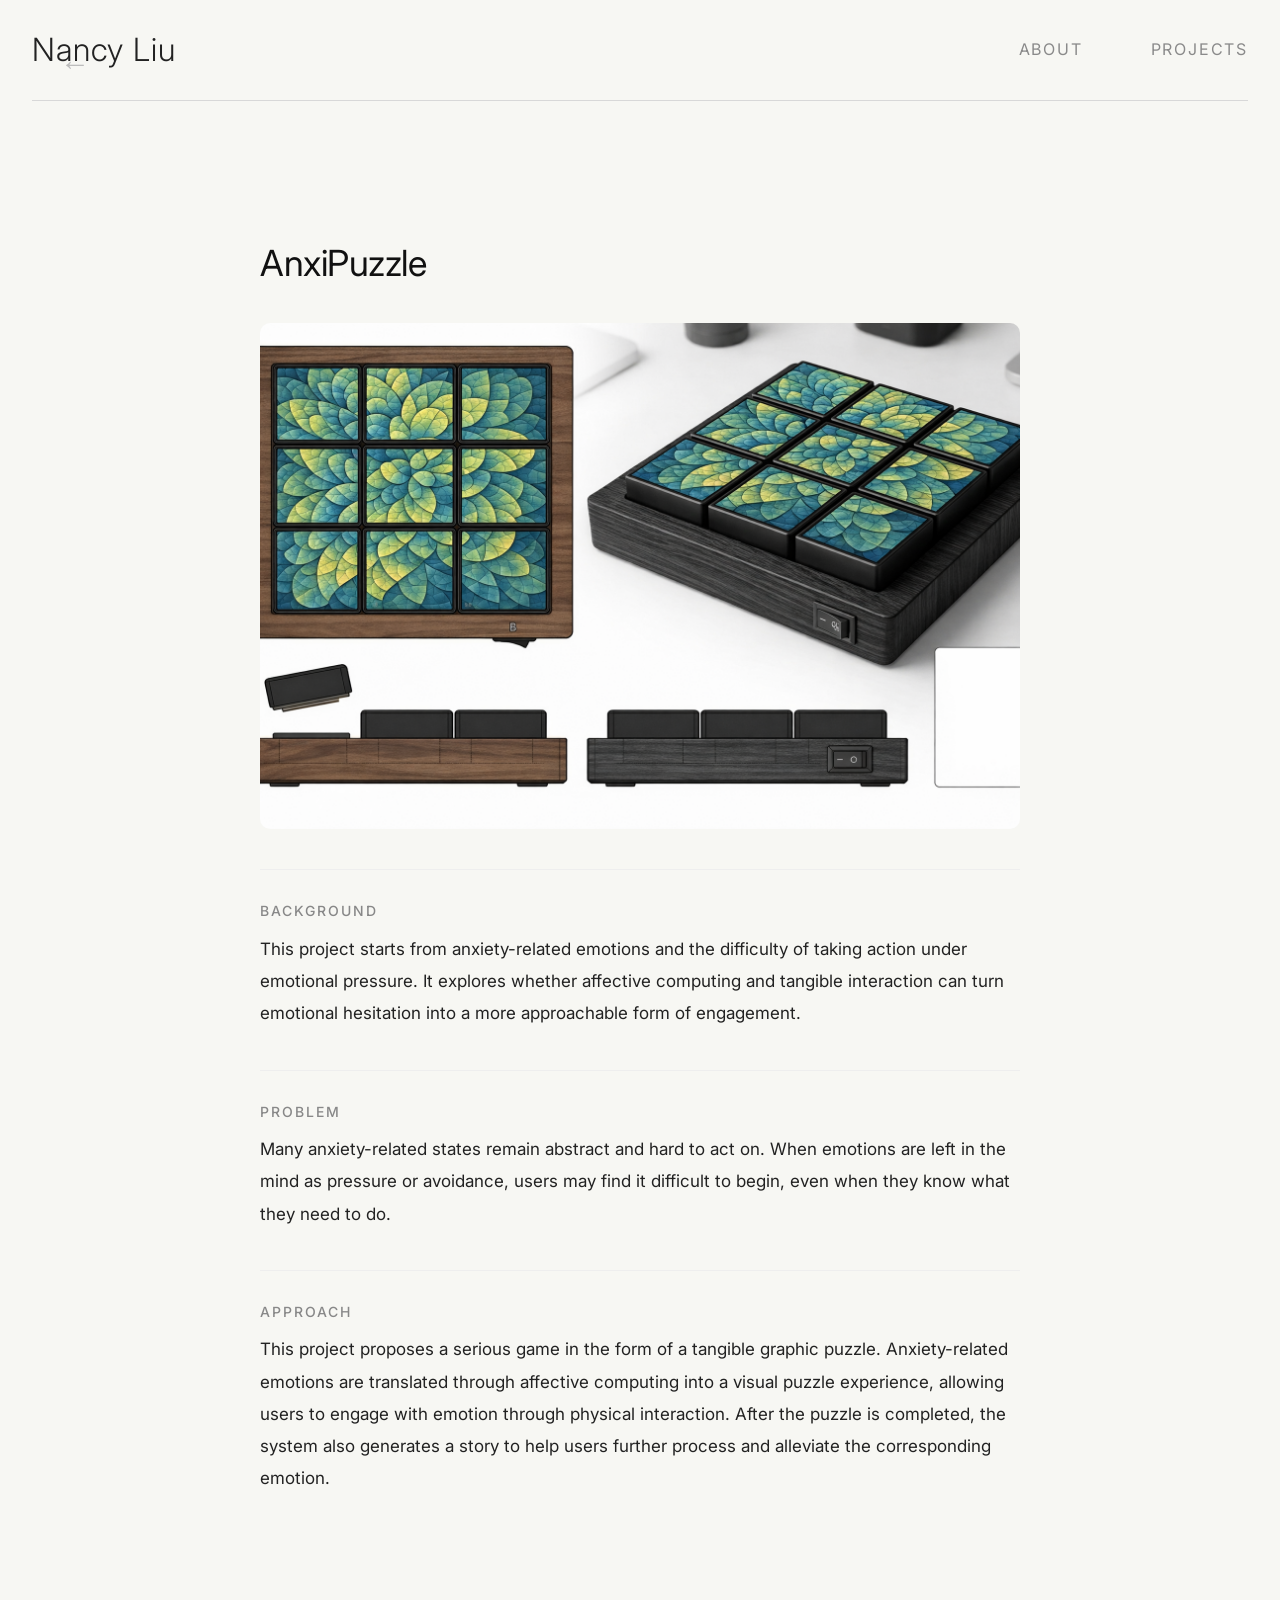
==== project-ai.html @ a76a1055 "1" ====
<!DOCTYPE html>
<html lang="en">
<head>
  <meta charset="UTF-8" />
  <meta name="viewport" content="width=device-width, initial-scale=1.0" />
  <title>AnxiPuzzle</title>

  <!-- 字体 -->
  <link href="https://fonts.googleapis.com/css2?family=Inter:wght@300;400;500&display=swap" rel="stylesheet">

  <!-- 你的样式 -->
  <link rel="stylesheet" href="style.css" />
</head>

<body>

  <div class="container">
    <a href="projects.html" class="back-link">←</a>

    <!-- 顶部导航（和之前页面保持一致） -->
    <header class="nav">
      <div class="logo">Nancy Liu</div>
      <nav>
        <a href="index.html">About</a>
        <a href="projects.html">Projects</a>
      </nav>
    </header>

    <!-- 页面内容 -->
  <main class="project-detail">

  <h1>AnxiPuzzle</h1>

  <img src="ai-puzzle.jpg" alt="AI Interactive Puzzle" class="project-hero" />

  <section class="project-section">
    <h2>Background</h2>
    <p>
      This project starts from anxiety-related emotions and the difficulty of taking action under emotional pressure. It explores whether affective computing and tangible interaction can turn emotional hesitation into a more approachable form of engagement.
    </p>
  </section>

  <section class="project-section">
    <h2>Problem</h2>
    <p>
      Many anxiety-related states remain abstract and hard to act on. When emotions are left in the mind as pressure or avoidance, users may find it difficult to begin, even when they know what they need to do.
    </p>
  </section>

  <section class="project-section">
    <h2>Approach</h2>
    <p>
      This project proposes a serious game in the form of a tangible graphic puzzle. Anxiety-related emotions are translated through affective computing into a visual puzzle experience, allowing users to engage with emotion through physical interaction. After the puzzle is completed, the system also generates a story to help users further process and alleviate the corresponding emotion.
    </p>
  </section>

</main>

  </div>

</body>
</html>
---- style.css ----
* {
  box-sizing: border-box;
  margin: 0;
  padding: 0;
}

body {
  font-family: -apple-system, BlinkMacSystemFont, "Helvetica Neue", sans-serif;
  color: #111;
  background: #f7f7f3;
  line-height: 1.6;
}

.container {
  max-width: 1320px;
  margin: 0 auto;
  padding: 34px 32px 80px 32px;
}

.nav {
  display: flex;
  justify-content: space-between;
  align-items: center;
  margin-bottom: 72px;
}

.logo {
  font-family: 'Inter', -apple-system, BlinkMacSystemFont, sans-serif;
  font-size: 32px;
  font-weight: 300;
  letter-spacing: 1px;
  color: #222;
  line-height: 1;
}

.nav {
  display: flex;
  justify-content: space-between;
  align-items: center;
  padding-bottom: 34px;
  margin-bottom: 54px;
  border-bottom: 1px solid #d8d8d8;
}

.nav nav {
  display: flex;
  gap: 32px;
}

nav a {
  font-family: 'Inter', -apple-system, BlinkMacSystemFont, sans-serif;
  font-size: 16px;
  font-weight: 400;
  letter-spacing: 1.8px;
  text-transform: uppercase;
  color: #8a8a8a;
  margin-left: 36px;
  text-decoration: none;
}

nav a:hover {
  color: #222;
}

.about-title {
  font-size: 18px;
  font-weight: 500;
  margin-bottom: 20px;
  color: #222;
}

.about-page {
  display: grid;
  grid-template-columns: 0.85fr 1.15fr;
  gap: 80px;
  align-items: center;
}

.about-left img {
  width: 100%;
  max-width: 420px;
  display: block;
  border-radius: 18px;
  object-fit: cover;
}

.about-left {
  display: flex;
  justify-content: center;
}

.about-right p {
  font-size: 16px;
  line-height: 1.7;
  margin-bottom: 20px;
  max-width: 520px;
  color: #111;
}

.about-right p:last-child {
  font-size: 16px;
  color: #555;
}

.about-right a {
  color: #2346c7;
  text-decoration: underline;
  text-underline-offset: 3px;
}

.about-right a:hover {
  opacity: 0.7;
}

.projects-page {
  padding-top: 0;
}

.projects-intro {
  margin-bottom: 60px;
}

.projects-intro h2 {
  font-size: 22px;
  font-weight: 700;
  letter-spacing: 0.5px;
  margin-bottom: 28px;
}

.projects-intro p {
  max-width: 1200px;
  font-size: 22px;
  line-height: 1.6;
  color: #111;
}

.project-grid {
  display: grid;
  grid-template-columns: repeat(3, 1fr);
  gap: 56px 32px;
}

.project-card img {
  width: 100%;
  aspect-ratio: 1.2 / 1;
  object-fit: cover;
  display: block;
  margin-bottom: 22px;
}

.project-card h3 {
  font-size: 30px;
  line-height: 1.15;
  font-weight: 500;
  margin-bottom: 18px;
  letter-spacing: -0.5px;
}

.project-card p {
  font-size: 18px;
  color: #222;
  margin-bottom: 18px;
}

.project-tags {
  display: flex;
  flex-wrap: wrap;
  gap: 10px;
}

.project-tags span {
  font-size: 16px;
  color: #4f5f2f;
  text-decoration: underline;
  text-underline-offset: 3px;
}

@media (max-width: 1100px) {
  .project-grid {
    grid-template-columns: 1fr 1fr;
  }
}

@media (max-width: 700px) {
  .project-grid {
    grid-template-columns: 1fr;
  }

  .projects-intro p {
    font-size: 18px;
  }

  .project-card h3 {
    font-size: 24px;
  }
}

@media (max-width: 1000px) {
  .about-page {
    grid-template-columns: 1fr;
    gap: 40px;
  }

  .about-right h1 {
    font-size: 52px;
  }

  .about-right p {
    font-size: 18px;
    max-width: 100%;
  }
}

.project-detail {
  max-width: 980px;
  margin: 0 auto;
  padding-top: 10px;
}

.project-detail h1 {
  font-family: 'Inter', sans-serif;
  font-size: 36px;        /* 比你现在小很多 */
  font-weight: 400;       /* 关键！从粗体变正常 */
  letter-spacing: -0.5px; /* 微微收紧，更高级 */
  margin-bottom: 30px;
}

.project-detail h1 {
  text-align: left;   /* 不要居中，更像设计网站 */
  margin-top: 20px;
}

.project-hero {
  width: 100%;
  display: block;
  border-radius: 14px;
  margin-bottom: 54px;
  object-fit: cover;
}

.project-section {
  margin-bottom: 46px;
  padding-top: 18px;
  border-top: 1px solid #dcdcdc;
}

.project-section h2 {
  font-family: 'Inter', -apple-system, BlinkMacSystemFont, sans-serif;
  font-size: 14px;
  font-weight: 500;
  letter-spacing: 2px;
  text-transform: uppercase;
  color: #777;
  margin-bottom: 14px;
}

.project-section p {
  font-family: 'Inter', -apple-system, BlinkMacSystemFont, sans-serif;
  font-size: 17px;
  line-height: 1.9;
  color: #222;
  max-width: 760px;
}

.project-title-link {
  color: #3a4a3f;   /* 偏灰绿，更设计感 */
  text-decoration: none;
  transition: opacity 0.2s ease;
}

.project-title-link:hover {
  opacity: 0.6;
}

.tags {
  margin-top: 14px;
}

.tags span {
  display: inline-block;
  font-size: 16px;
  color: #6b7c5a;
  border-bottom: 1px solid #6b7c5a;
  margin-right: 14px;
  margin-bottom: 6px;
}

a {
  color: #1a1a1a;   /* 主色：深灰（高级） */
  text-decoration: none;
}

a:hover {
  color: #6b7c5a;   /* hover：偏橄榄绿（设计感） */
}

.tags {
  margin-top: 12px;
}

.project-hero {
  width: 100%;
  margin-bottom: 40px;
  border-radius: 10px;
}

.project-detail {
  max-width: 800px;   /* 控制内容宽度（关键） */
  margin: 0 auto;     /* 左右自动 = 居中 */
  padding: 60px 20px; /* 上下和左右留白 */
}

.project-section h2 {
  font-size: 14px;
  letter-spacing: 2px;
  color: #888;
  margin-bottom: 10px;
}

.project-section {
  margin-bottom: 40px;
  border-top: 1px solid #eee;
  padding-top: 30px;
}

.back-link {
  display: inline-block;
  font-size: 30px;
  color: #bbb;         /* 浅灰色 */
  text-decoration: none;
  margin-bottom: 20px;
  transition: all 0.2s ease;
}

.back-link:hover {
  color: #666;         /* hover 变深一点 */
}

.back-link {
  position: absolute;
  top: 40px;
  left: 60px;
}
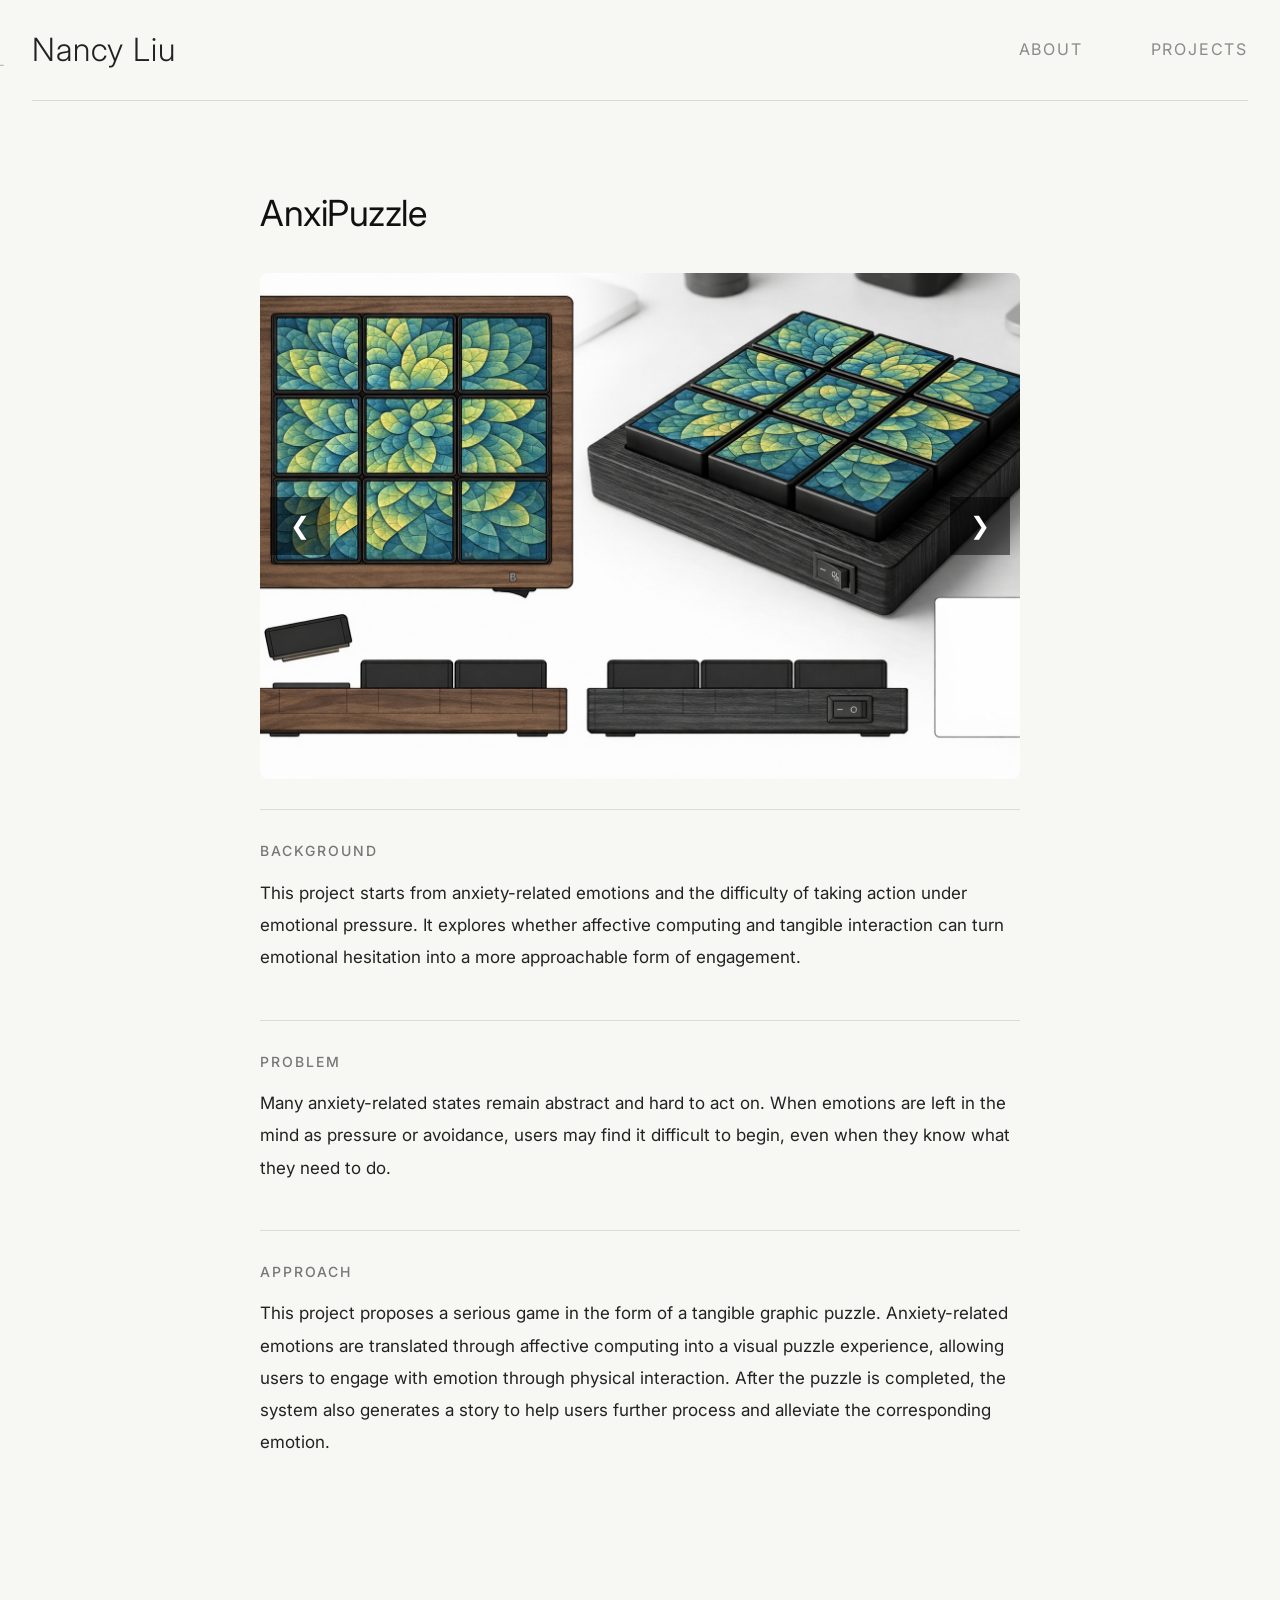
==== commit 89c15142: "xin" ====
--- a/project-ai.html
+++ b/project-ai.html
@@ -5,11 +5,50 @@
   <meta name="viewport" content="width=device-width, initial-scale=1.0" />
   <title>AnxiPuzzle</title>
 
-  <!-- 字体 -->
   <link href="https://fonts.googleapis.com/css2?family=Inter:wght@300;400;500&display=swap" rel="stylesheet">
+  <link rel="stylesheet" href="style.css" />
 
-  <!-- 你的样式 -->
-  <link rel="stylesheet" href="style.css" />
+  <style>
+    .slider-container {
+      position: relative !important;
+      width: 100% !important;
+      max-width: 800px !important;
+      margin: 0 auto 30px auto !important;
+      overflow: hidden !important;
+      border-radius: 8px !important;
+    }
+    
+    .slider-images {
+      display: flex !important;
+      flex-wrap: nowrap !important;
+      /* 这里去掉了原本写死在这里的动画过渡，交由下方的 JavaScript 来控制，以便实现瞬间跳回的功能 */
+      width: 100% !important;
+    }
+    
+    .slider-images img {
+      flex: 0 0 100% !important;
+      width: 100% !important; 
+      height: auto !important;
+      object-fit: cover !important;
+      display: block !important;
+    }
+    
+    .slider-btn {
+      position: absolute !important;
+      top: 50% !important;
+      transform: translateY(-50%) !important;
+      background: rgba(0,0,0,0.5) !important; 
+      color: white !important;
+      border: none !important;
+      padding: 15px 20px !important;
+      cursor: pointer !important;
+      font-size: 24px !important;
+      z-index: 99 !important;
+    }
+    .slider-btn:hover { background: rgba(0,0,0,0.8) !important; } 
+    .prev-btn { left: 10px !important; }
+    .next-btn { right: 10px !important; }
+  </style>
 </head>
 
 <body>
@@ -17,7 +56,6 @@
   <div class="container">
     <a href="projects.html" class="back-link">←</a>
 
-    <!-- 顶部导航（和之前页面保持一致） -->
     <header class="nav">
       <div class="logo">Nancy Liu</div>
       <nav>
@@ -26,37 +64,82 @@
       </nav>
     </header>
 
-    <!-- 页面内容 -->
-  <main class="project-detail">
+    <main class="project-detail">
+      <h1>AnxiPuzzle</h1>
 
-  <h1>AnxiPuzzle</h1>
+      <div class="slider-container">
+        <div class="slider-images" id="ai-slider">
+          <img src="ai-gallery-2.jpg" alt="Slide 3 Clone"> <img src="ai-puzzle.jpg" alt="Slide 1">
+          <img src="ai-gallery-1.jpg" alt="Slide 2">
+          <img src="ai-gallery-2.jpg" alt="Slide 3">
+          <img src="ai-puzzle.jpg" alt="Slide 1 Clone">   </div>
+        
+        <button class="slider-btn prev-btn" onclick="moveSlider(-1)">&#10094;</button>
+        <button class="slider-btn next-btn" onclick="moveSlider(1)">&#10095;</button>
+      </div>
 
-  <img src="ai-puzzle.jpg" alt="AI Interactive Puzzle" class="project-hero" />
+      <section class="project-section">
+        <h2>Background</h2>
+        <p>
+          This project starts from anxiety-related emotions and the difficulty of taking action under emotional pressure. It explores whether affective computing and tangible interaction can turn emotional hesitation into a more approachable form of engagement.
+        </p>
+      </section>
 
-  <section class="project-section">
-    <h2>Background</h2>
-    <p>
-      This project starts from anxiety-related emotions and the difficulty of taking action under emotional pressure. It explores whether affective computing and tangible interaction can turn emotional hesitation into a more approachable form of engagement.
-    </p>
-  </section>
+      <section class="project-section">
+        <h2>Problem</h2>
+        <p>
+          Many anxiety-related states remain abstract and hard to act on. When emotions are left in the mind as pressure or avoidance, users may find it difficult to begin, even when they know what they need to do.
+        </p>
+      </section>
 
-  <section class="project-section">
-    <h2>Problem</h2>
-    <p>
-      Many anxiety-related states remain abstract and hard to act on. When emotions are left in the mind as pressure or avoidance, users may find it difficult to begin, even when they know what they need to do.
-    </p>
-  </section>
+      <section class="project-section">
+        <h2>Approach</h2>
+        <p>
+          This project proposes a serious game in the form of a tangible graphic puzzle. Anxiety-related emotions are translated through affective computing into a visual puzzle experience, allowing users to engage with emotion through physical interaction. After the puzzle is completed, the system also generates a story to help users further process and alleviate the corresponding emotion.
+        </p>
+      </section>
 
-  <section class="project-section">
-    <h2>Approach</h2>
-    <p>
-      This project proposes a serious game in the form of a tangible graphic puzzle. Anxiety-related emotions are translated through affective computing into a visual puzzle experience, allowing users to engage with emotion through physical interaction. After the puzzle is completed, the system also generates a story to help users further process and alleviate the corresponding emotion.
-    </p>
-  </section>
-
-</main>
-
+    </main>
   </div>
 
+  <script>
+    const slider = document.getElementById('ai-slider');
+    let currentSlide = 1; // 真正的第一张图片现在是在第2个位置（索引为1）
+    let isTransitioning = false; // 用来防止狂点按钮导致动画出错
+    
+    // 初始化位置：把相册直接推到真正的第一张图片的位置（跳过前面那个复制品）
+    slider.style.transform = `translateX(-100%)`;
+
+    function moveSlider(direction) {
+      if (isTransitioning) return; // 如果动画还在进行中，不让点
+      isTransitioning = true;
+      
+      currentSlide = currentSlide + direction;
+      
+      // 开启平滑移动动画
+      slider.style.transition = 'transform 0.4s ease-in-out';
+      slider.style.transform = `translateX(-${currentSlide * 100}%)`;
+    }
+
+    // 监听动画结束的瞬间
+    slider.addEventListener('transitionend', () => {
+      isTransitioning = false;
+      
+      // 如果滑到了最后一张（也就是那个第一张的复制品）
+      if (currentSlide === 4) {
+        currentSlide = 1; // 偷偷把编号变回真正的第一张
+        // 瞬间关掉动画，跳回真正第一张的位置
+        slider.style.transition = 'none';
+        slider.style.transform = `translateX(-100%)`;
+      }
+      
+      // 如果滑到了最前面那张（也就是那个第三张的复制品）
+      if (currentSlide === 0) {
+        currentSlide = 3; // 偷偷把编号变回真正的第三张
+        slider.style.transition = 'none';
+        slider.style.transform = `translateX(-300%)`;
+      }
+    });
+  </script>
 </body>
 </html>
--- a/style.css
+++ b/style.css
@@ -1,3 +1,6 @@
+/* =========================================
+   1. 基础设置 (Global Reset & Typography)
+   ========================================= */
 * {
   box-sizing: border-box;
   margin: 0;
@@ -11,28 +14,25 @@
   line-height: 1.6;
 }
 
+a {
+  color: #1a1a1a;
+  text-decoration: none;
+}
+
+a:hover {
+  color: #6b7c5a;
+}
+
 .container {
   max-width: 1320px;
   margin: 0 auto;
   padding: 34px 32px 80px 32px;
-}
-
-.nav {
-  display: flex;
-  justify-content: space-between;
-  align-items: center;
-  margin-bottom: 72px;
-}
-
-.logo {
-  font-family: 'Inter', -apple-system, BlinkMacSystemFont, sans-serif;
-  font-size: 32px;
-  font-weight: 300;
-  letter-spacing: 1px;
-  color: #222;
-  line-height: 1;
-}
-
+  position: relative; /* 配合详情页的返回箭头定位 */
+}
+
+/* =========================================
+   2. 顶部导航 (Navigation)
+   ========================================= */
 .nav {
   display: flex;
   justify-content: space-between;
@@ -40,6 +40,15 @@
   padding-bottom: 34px;
   margin-bottom: 54px;
   border-bottom: 1px solid #d8d8d8;
+}
+
+.logo {
+  font-family: 'Inter', -apple-system, BlinkMacSystemFont, sans-serif;
+  font-size: 32px;
+  font-weight: 300;
+  letter-spacing: 1px;
+  color: #222;
+  line-height: 1;
 }
 
 .nav nav {
@@ -62,18 +71,19 @@
   color: #222;
 }
 
-.about-title {
-  font-size: 18px;
-  font-weight: 500;
-  margin-bottom: 20px;
-  color: #222;
-}
-
+/* =========================================
+   3. About 页 (About Page)
+   ========================================= */
 .about-page {
   display: grid;
   grid-template-columns: 0.85fr 1.15fr;
   gap: 80px;
   align-items: center;
+}
+
+.about-left {
+  display: flex;
+  justify-content: center;
 }
 
 .about-left img {
@@ -84,9 +94,11 @@
   object-fit: cover;
 }
 
-.about-left {
-  display: flex;
-  justify-content: center;
+.about-title {
+  font-size: 18px;
+  font-weight: 500;
+  margin-bottom: 20px;
+  color: #222;
 }
 
 .about-right p {
@@ -98,7 +110,6 @@
 }
 
 .about-right p:last-child {
-  font-size: 16px;
   color: #555;
 }
 
@@ -112,6 +123,9 @@
   opacity: 0.7;
 }
 
+/* =========================================
+   4. 项目总览页 (Projects Page)
+   ========================================= */
 .projects-page {
   padding-top: 0;
 }
@@ -146,6 +160,7 @@
   object-fit: cover;
   display: block;
   margin-bottom: 22px;
+  border-radius: 8px; /* 给所有封面图加点圆角更和谐 */
 }
 
 .project-card h3 {
@@ -156,78 +171,47 @@
   letter-spacing: -0.5px;
 }
 
-.project-card p {
-  font-size: 18px;
-  color: #222;
-  margin-bottom: 18px;
-}
-
-.project-tags {
+.project-title-link {
+  color: #3a4a3f;
+  text-decoration: none;
+  transition: opacity 0.2s ease;
+}
+
+.project-title-link:hover {
+  opacity: 0.6;
+}
+
+/* 统一了项目标签的样式 */
+.project-tags, .tags {
   display: flex;
   flex-wrap: wrap;
   gap: 10px;
-}
-
-.project-tags span {
+  margin-top: 12px;
+}
+
+.project-tags span, .tags span {
   font-size: 16px;
   color: #4f5f2f;
-  text-decoration: underline;
-  text-underline-offset: 3px;
-}
-
-@media (max-width: 1100px) {
-  .project-grid {
-    grid-template-columns: 1fr 1fr;
-  }
-}
-
-@media (max-width: 700px) {
-  .project-grid {
-    grid-template-columns: 1fr;
-  }
-
-  .projects-intro p {
-    font-size: 18px;
-  }
-
-  .project-card h3 {
-    font-size: 24px;
-  }
-}
-
-@media (max-width: 1000px) {
-  .about-page {
-    grid-template-columns: 1fr;
-    gap: 40px;
-  }
-
-  .about-right h1 {
-    font-size: 52px;
-  }
-
-  .about-right p {
-    font-size: 18px;
-    max-width: 100%;
-  }
-}
-
+  margin-right: 4px;
+}
+
+/* =========================================
+   5. 项目详情页 (Project Detail Page)
+   ========================================= */
 .project-detail {
-  max-width: 980px;
+  max-width: 800px;
   margin: 0 auto;
-  padding-top: 10px;
+  padding: 10px 20px 60px 20px;
 }
 
 .project-detail h1 {
   font-family: 'Inter', sans-serif;
-  font-size: 36px;        /* 比你现在小很多 */
-  font-weight: 400;       /* 关键！从粗体变正常 */
-  letter-spacing: -0.5px; /* 微微收紧，更高级 */
+  font-size: 36px;
+  font-weight: 400;
+  letter-spacing: -0.5px;
   margin-bottom: 30px;
-}
-
-.project-detail h1 {
-  text-align: left;   /* 不要居中，更像设计网站 */
   margin-top: 20px;
+  text-align: left;
 }
 
 .project-hero {
@@ -240,7 +224,7 @@
 
 .project-section {
   margin-bottom: 46px;
-  padding-top: 18px;
+  padding-top: 30px;
   border-top: 1px solid #dcdcdc;
 }
 
@@ -262,82 +246,50 @@
   max-width: 760px;
 }
 
-.project-title-link {
-  color: #3a4a3f;   /* 偏灰绿，更设计感 */
-  text-decoration: none;
-  transition: opacity 0.2s ease;
-}
-
-.project-title-link:hover {
-  opacity: 0.6;
-}
-
-.tags {
-  margin-top: 14px;
-}
-
-.tags span {
-  display: inline-block;
-  font-size: 16px;
-  color: #6b7c5a;
-  border-bottom: 1px solid #6b7c5a;
-  margin-right: 14px;
-  margin-bottom: 6px;
-}
-
-a {
-  color: #1a1a1a;   /* 主色：深灰（高级） */
-  text-decoration: none;
-}
-
-a:hover {
-  color: #6b7c5a;   /* hover：偏橄榄绿（设计感） */
-}
-
-.tags {
-  margin-top: 12px;
-}
-
-.project-hero {
-  width: 100%;
-  margin-bottom: 40px;
-  border-radius: 10px;
-}
-
-.project-detail {
-  max-width: 800px;   /* 控制内容宽度（关键） */
-  margin: 0 auto;     /* 左右自动 = 居中 */
-  padding: 60px 20px; /* 上下和左右留白 */
-}
-
-.project-section h2 {
-  font-size: 14px;
-  letter-spacing: 2px;
-  color: #888;
-  margin-bottom: 10px;
-}
-
-.project-section {
-  margin-bottom: 40px;
-  border-top: 1px solid #eee;
-  padding-top: 30px;
-}
-
-.back-link {
-  display: inline-block;
-  font-size: 30px;
-  color: #bbb;         /* 浅灰色 */
-  text-decoration: none;
-  margin-bottom: 20px;
-  transition: all 0.2s ease;
-}
-
-.back-link:hover {
-  color: #666;         /* hover 变深一点 */
-}
-
 .back-link {
   position: absolute;
   top: 40px;
-  left: 60px;
-}+  left: -20px; /* 【关键修改】原来是 60px，现在改成 10px，数字越小越靠左 */
+  display: inline-block;
+  font-size: 30px;
+  color: #bbb;
+  text-decoration: none;
+  transition: all 0.2s ease;
+}
+
+.back-link:hover {
+  color: #666;
+}
+
+/* =========================================
+   6. 手机/平板自适应 (Responsive Design)
+   ========================================= */
+@media (max-width: 1100px) {
+  .project-grid {
+    grid-template-columns: 1fr 1fr;
+  }
+}
+
+@media (max-width: 1000px) {
+  .about-page {
+    grid-template-columns: 1fr;
+    gap: 40px;
+  }
+  .about-right p {
+    font-size: 18px;
+    max-width: 100%;
+  }
+  .back-link {
+    position: static; /* 手机上取消绝对定位，避免重叠 */
+    margin-bottom: 20px;
+  }
+}
+
+@media (max-width: 700px) {
+  .project-grid {
+    grid-template-columns: 1fr;
+  }
+  .projects-intro p {
+    font-size: 18px;
+  }
+  .project-card h3 {
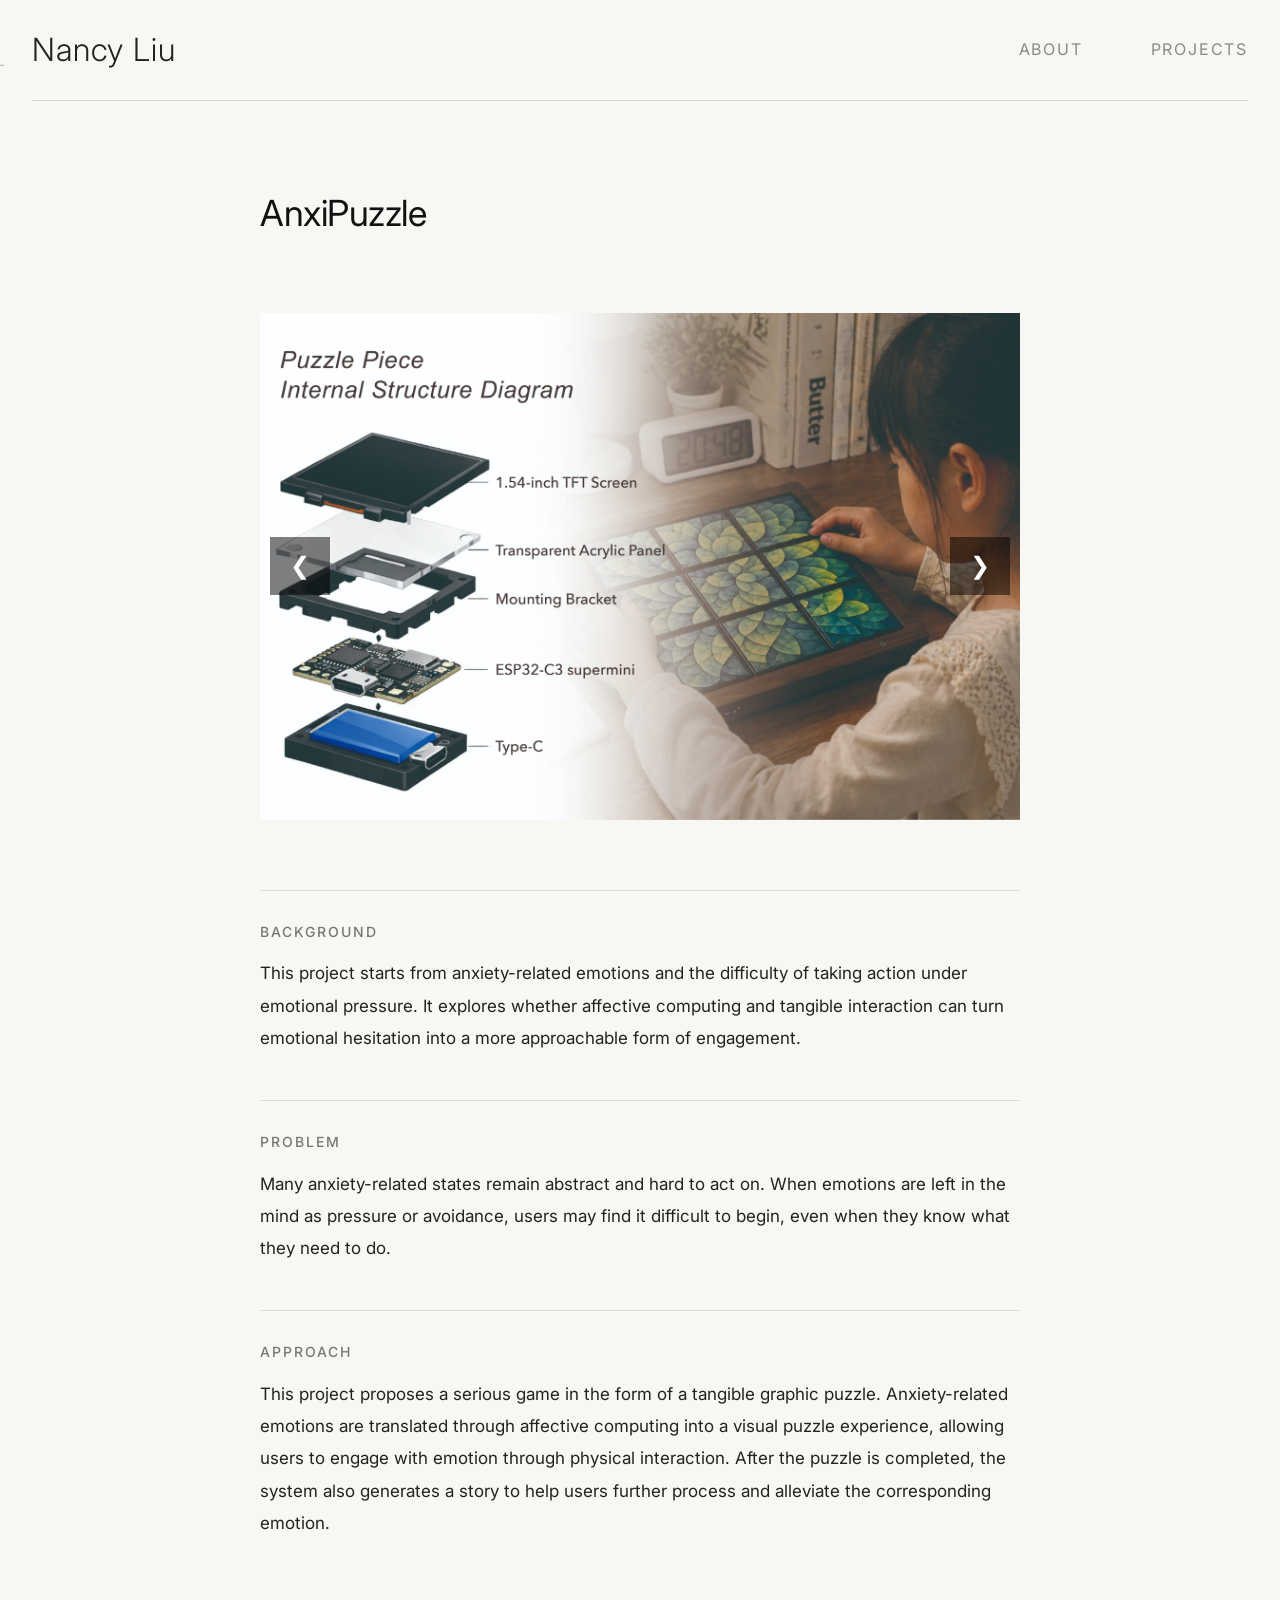
==== commit 60301e54: "xind" ====
--- a/project-ai.html
+++ b/project-ai.html
@@ -29,7 +29,7 @@
       flex: 0 0 100% !important;
       width: 100% !important; 
       height: auto !important;
-      object-fit: cover !important;
+      object-fit: contain !important;
       display: block !important;
     }
     
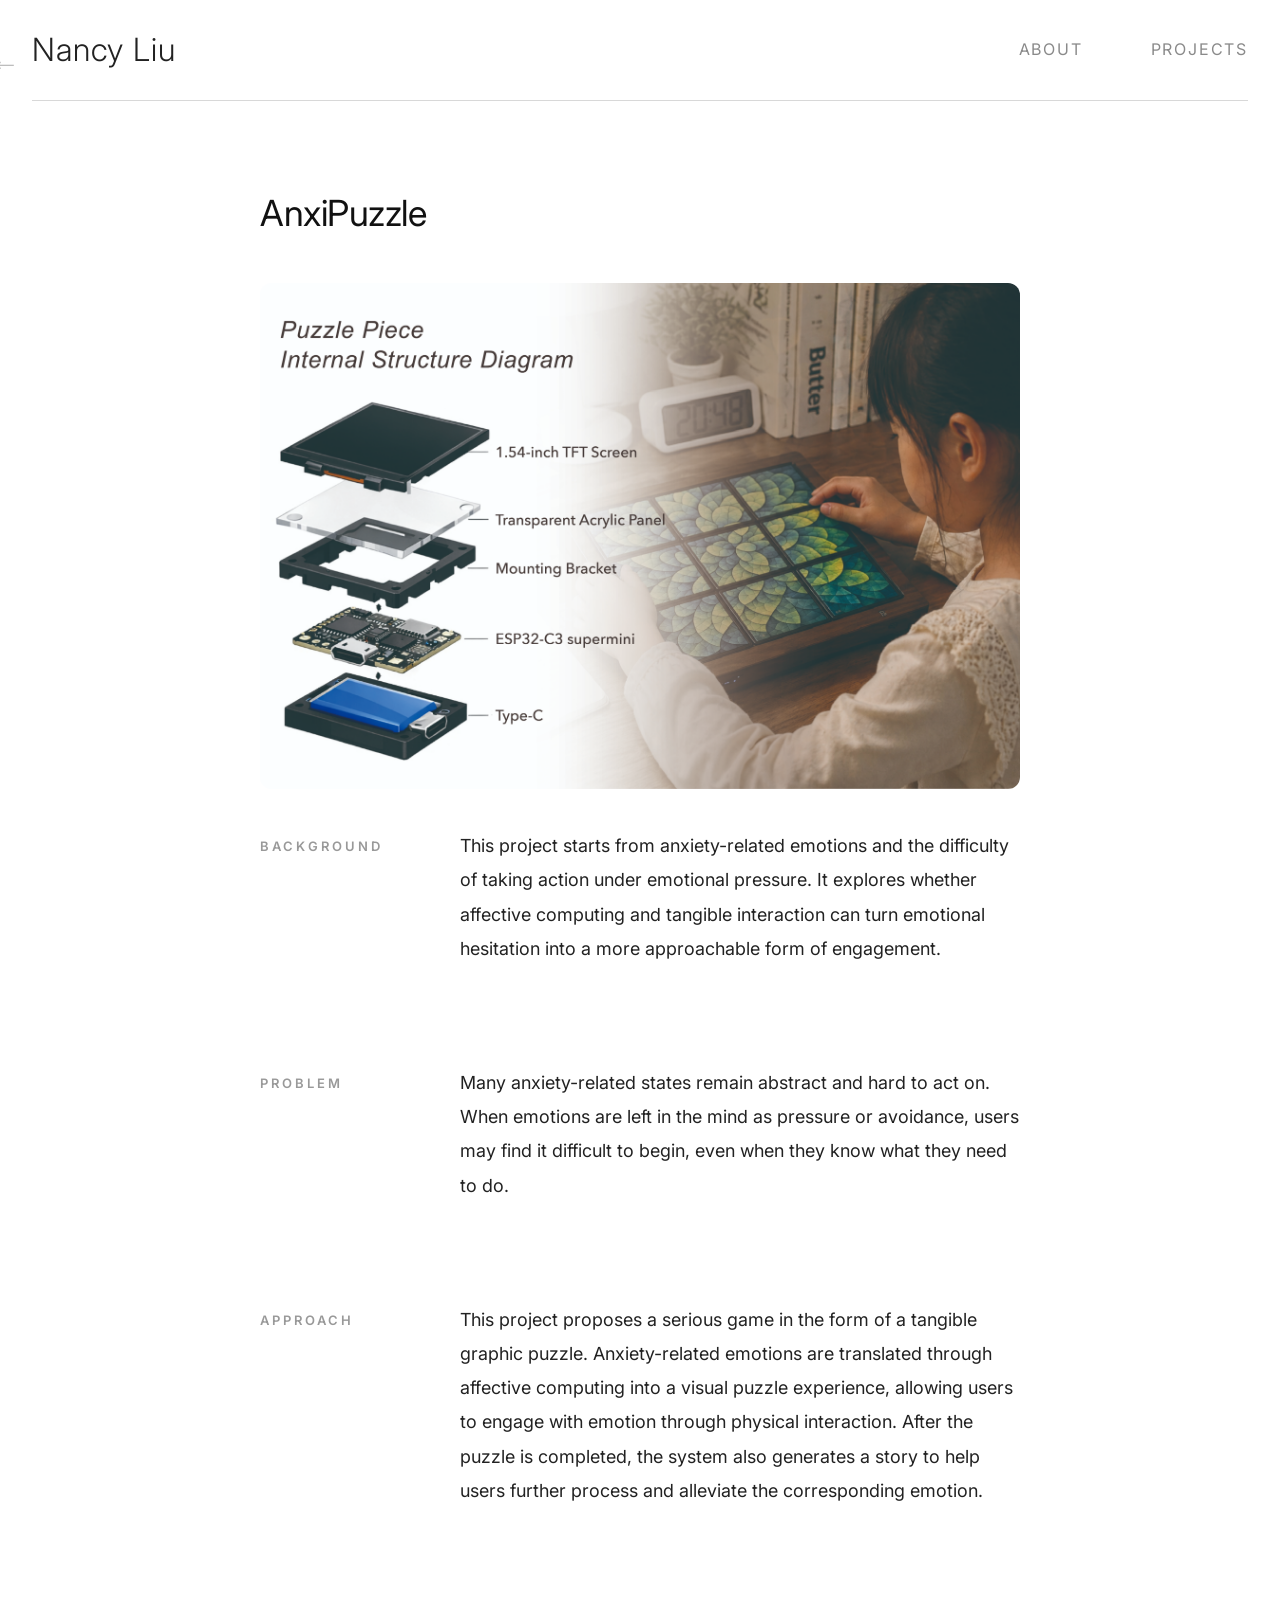
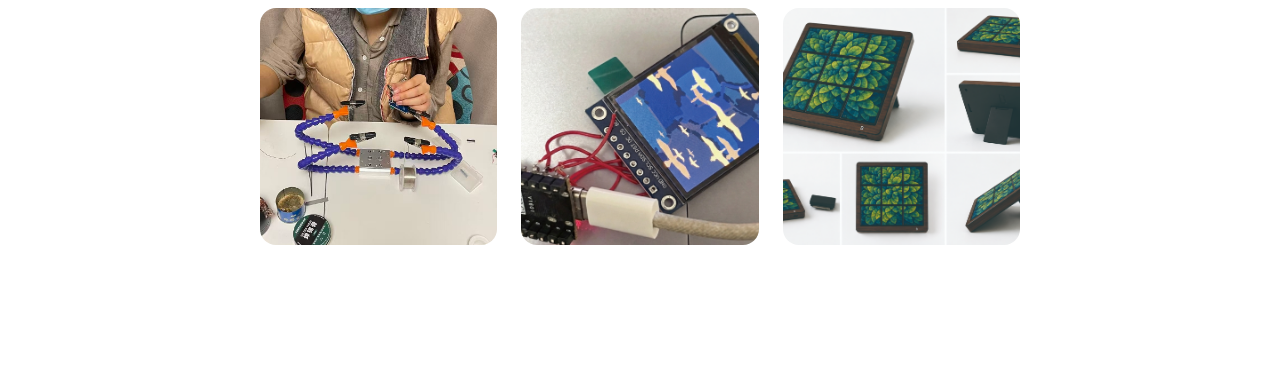
==== commit 1f82755e: "xxd" ====
--- a/project-ai.html
+++ b/project-ai.html
@@ -3,52 +3,10 @@
 <head>
   <meta charset="UTF-8" />
   <meta name="viewport" content="width=device-width, initial-scale=1.0" />
-  <title>AnxiPuzzle</title>
+  <title>AnxiPuzzle Case Study</title>
 
   <link href="https://fonts.googleapis.com/css2?family=Inter:wght@300;400;500&display=swap" rel="stylesheet">
   <link rel="stylesheet" href="style.css" />
-
-  <style>
-    .slider-container {
-      position: relative !important;
-      width: 100% !important;
-      max-width: 800px !important;
-      margin: 0 auto 30px auto !important;
-      overflow: hidden !important;
-      border-radius: 8px !important;
-    }
-    
-    .slider-images {
-      display: flex !important;
-      flex-wrap: nowrap !important;
-      /* 这里去掉了原本写死在这里的动画过渡，交由下方的 JavaScript 来控制，以便实现瞬间跳回的功能 */
-      width: 100% !important;
-    }
-    
-    .slider-images img {
-      flex: 0 0 100% !important;
-      width: 100% !important; 
-      height: auto !important;
-      object-fit: contain !important;
-      display: block !important;
-    }
-    
-    .slider-btn {
-      position: absolute !important;
-      top: 50% !important;
-      transform: translateY(-50%) !important;
-      background: rgba(0,0,0,0.5) !important; 
-      color: white !important;
-      border: none !important;
-      padding: 15px 20px !important;
-      cursor: pointer !important;
-      font-size: 24px !important;
-      z-index: 99 !important;
-    }
-    .slider-btn:hover { background: rgba(0,0,0,0.8) !important; } 
-    .prev-btn { left: 10px !important; }
-    .next-btn { right: 10px !important; }
-  </style>
 </head>
 
 <body>
@@ -67,16 +25,7 @@
     <main class="project-detail">
       <h1>AnxiPuzzle</h1>
 
-      <div class="slider-container">
-        <div class="slider-images" id="ai-slider">
-          <img src="ai-gallery-2.jpg" alt="Slide 3 Clone"> <img src="ai-puzzle.jpg" alt="Slide 1">
-          <img src="ai-gallery-1.jpg" alt="Slide 2">
-          <img src="ai-gallery-2.jpg" alt="Slide 3">
-          <img src="ai-puzzle.jpg" alt="Slide 1 Clone">   </div>
-        
-        <button class="slider-btn prev-btn" onclick="moveSlider(-1)">&#10094;</button>
-        <button class="slider-btn next-btn" onclick="moveSlider(1)">&#10095;</button>
-      </div>
+      <img src="ai-puzzle.jpg" alt="AnxiPuzzle Cover" class="article-image" />
 
       <section class="project-section">
         <h2>Background</h2>
@@ -99,47 +48,33 @@
         </p>
       </section>
 
+      <div class="hover-cards-wrapper">
+        
+        <div class="hover-card">
+          <img src="ai-gallery-1.jpg" alt="Hardware Details">
+          <div class="card-info">
+            <h3>Hardware Assembly</h3>
+          </div>
+        </div>
+
+        <div class="hover-card">
+          <img src="ai-gallery-2.jpg" alt="Display Interface">
+          <div class="card-info">
+            <h3>Software Debugging</h3>
+          </div>
+        </div>
+
+        <div class="hover-card">
+          <img src="ai-gallery-3.jpg" alt="Physical Interaction">
+          <div class="card-info">
+            <h3>3D Renderings</h3>
+          </div>
+        </div>
+
+      </div>
+
     </main>
   </div>
 
-  <script>
-    const slider = document.getElementById('ai-slider');
-    let currentSlide = 1; // 真正的第一张图片现在是在第2个位置（索引为1）
-    let isTransitioning = false; // 用来防止狂点按钮导致动画出错
-    
-    // 初始化位置：把相册直接推到真正的第一张图片的位置（跳过前面那个复制品）
-    slider.style.transform = `translateX(-100%)`;
-
-    function moveSlider(direction) {
-      if (isTransitioning) return; // 如果动画还在进行中，不让点
-      isTransitioning = true;
-      
-      currentSlide = currentSlide + direction;
-      
-      // 开启平滑移动动画
-      slider.style.transition = 'transform 0.4s ease-in-out';
-      slider.style.transform = `translateX(-${currentSlide * 100}%)`;
-    }
-
-    // 监听动画结束的瞬间
-    slider.addEventListener('transitionend', () => {
-      isTransitioning = false;
-      
-      // 如果滑到了最后一张（也就是那个第一张的复制品）
-      if (currentSlide === 4) {
-        currentSlide = 1; // 偷偷把编号变回真正的第一张
-        // 瞬间关掉动画，跳回真正第一张的位置
-        slider.style.transition = 'none';
-        slider.style.transform = `translateX(-100%)`;
-      }
-      
-      // 如果滑到了最前面那张（也就是那个第三张的复制品）
-      if (currentSlide === 0) {
-        currentSlide = 3; // 偷偷把编号变回真正的第三张
-        slider.style.transition = 'none';
-        slider.style.transform = `translateX(-300%)`;
-      }
-    });
-  </script>
 </body>
 </html>
--- a/style.css
+++ b/style.css
@@ -10,7 +10,7 @@
 body {
   font-family: -apple-system, BlinkMacSystemFont, "Helvetica Neue", sans-serif;
   color: #111;
-  background: #f7f7f3;
+  background: #ffffff; 
   line-height: 1.6;
 }
 
@@ -27,7 +27,7 @@
   max-width: 1320px;
   margin: 0 auto;
   padding: 34px 32px 80px 32px;
-  position: relative; /* 配合详情页的返回箭头定位 */
+  position: relative; 
 }
 
 /* =========================================
@@ -124,75 +124,127 @@
 }
 
 /* =========================================
-   4. 项目总览页 (Projects Page)
-   ========================================= */
-.projects-page {
-  padding-top: 0;
-}
-
-.projects-intro {
-  margin-bottom: 60px;
-}
-
-.projects-intro h2 {
-  font-size: 22px;
-  font-weight: 700;
-  letter-spacing: 0.5px;
-  margin-bottom: 28px;
-}
-
-.projects-intro p {
-  max-width: 1200px;
-  font-size: 22px;
-  line-height: 1.6;
+   4. 项目主页：高级手风琴网格 (稳定修复版：居中放大 + 底部短箭头)
+   ========================================= */
+
+/* 1. 整体画廊外框 */
+.horizontal-accordion-gallery {
+  width: 100vw;
+  height: 90vh;          /* 撑起屏幕高度 */
+  overflow: hidden;
+  display: flex;
+  align-items: center;   /* 整体在屏幕垂直居中 */
+  justify-content: center; 
+  padding: 0 5vw;
+  box-sizing: border-box;
+}
+
+/* 2. 内部轨道：固定高度，作为上下锚点 */
+.project-track {
+  display: flex;
+  flex-wrap: nowrap;
+  align-items: center;   /* 【核心修复1】让内部所有项目垂直居中对齐，这是中心放大的基础 */
+  justify-content: flex-start;
+  gap: 1vw;
+  width: 100%;
+  height: 65vh;          /* 给定一个固定的容器高度 */
+  position: relative;
+  margin-top: 40px;      /* 【新增】让整体轨道及里面的图片统一往下移动 10px */
+}
+
+/* 3. 项目卡片 */
+.project-item {
+  position: relative;
+  display: flex;
+  flex-direction: column;
+  justify-content: center; /* 确保图片在卡片内部绝对居中 */
+  flex: 0 0 12vw;
+  height: 100%;            /* 撑满 65vh 的轨道高度 */
+  text-decoration: none;
+  transition: flex 0.6s cubic-bezier(0.25, 1, 0.5, 1);
+}
+
+/* 图片容器：中等圆角 */
+.image-wrapper {
+  width: 100%;
+  aspect-ratio: 4 / 3;
+  height: auto;
+  border-radius: 5px;     /* 保留上一版的 10px 圆角 */
+  overflow: hidden; 
+  flex-shrink: 0;
+  transition: all 0.6s cubic-bezier(0.25, 1, 0.5, 1);
+  background-color: #f7f7f7;
+}
+
+.image-wrapper img {
+  width: 100%;
+  height: 100%;
+  object-fit: cover;
+  filter: grayscale(20%);
+  transition: all 0.6s cubic-bezier(0.25, 1, 0.5, 1);
+  display: block;
+}
+
+/* === 文字层：钉在顶部，绝不重叠 === */
+.project-info {
+  position: absolute;
+  top: -30px;                /* 死死钉在轨道的顶部边缘 */
+  left: 0;
+  opacity: 0;
+  transform: translateY(10px); 
+  transition: all 0.5s cubic-bezier(0.25, 1, 0.5, 1);
+  white-space: nowrap;
+  width: max-content;
+  text-align: left;
+  z-index: 20;           /* 【新增】提高层级，保证它永远漂浮在放大的图片上方，绝对不被遮挡 */
+}
+
+/* === 悬停魔法：向四周中心放大 === */
+.project-item:hover {
+  flex: 0 0 35vw;
+}
+
+.project-item:hover .image-wrapper {
+  border-radius: 16px;
+}
+
+.project-item:hover .image-wrapper img {
+  filter: grayscale(0%);
+}
+
+.project-item:hover .project-info {
+  opacity: 1;
+  transform: translateY(0);
+}
+
+
+/* 极致的文字层级控制 (保留你的高级设置) */
+.project-info .index {
+  display: block;
+  font-family: 'Inter', sans-serif;
+  font-size: 11px;
+  font-weight: 600;
   color: #111;
-}
-
-.project-grid {
-  display: grid;
-  grid-template-columns: repeat(3, 1fr);
-  gap: 56px 32px;
-}
-
-.project-card img {
-  width: 100%;
-  aspect-ratio: 1.2 / 1;
-  object-fit: cover;
-  display: block;
-  margin-bottom: 22px;
-  border-radius: 8px; /* 给所有封面图加点圆角更和谐 */
-}
-
-.project-card h3 {
-  font-size: 30px;
-  line-height: 1.15;
-  font-weight: 500;
-  margin-bottom: 18px;
+  margin-bottom: 8px;
+}
+
+.project-info .title {
+  font-family: 'Inter', sans-serif;
+  font-size: 26px;     
+  font-weight: 700;    
+  color: #111;         
+  margin: 0 0 8px 0;
   letter-spacing: -0.5px;
 }
 
-.project-title-link {
-  color: #3a4a3f;
-  text-decoration: none;
-  transition: opacity 0.2s ease;
-}
-
-.project-title-link:hover {
-  opacity: 0.6;
-}
-
-/* 统一了项目标签的样式 */
-.project-tags, .tags {
-  display: flex;
-  flex-wrap: wrap;
-  gap: 10px;
-  margin-top: 12px;
-}
-
-.project-tags span, .tags span {
-  font-size: 16px;
-  color: #4f5f2f;
-  margin-right: 4px;
+.project-info .keywords {
+  font-family: 'Inter', sans-serif;
+  font-size: 13px;     
+  font-weight: 400;    
+  color: #888;         
+  margin: 0;
+  text-transform: uppercase; 
+  letter-spacing: 1.5px; 
 }
 
 /* =========================================
@@ -214,42 +266,38 @@
   text-align: left;
 }
 
-.project-hero {
-  width: 100%;
-  display: block;
-  border-radius: 14px;
-  margin-bottom: 54px;
-  object-fit: cover;
-}
-
+/* 杂志级高级分栏 (Grid 排版) */
 .project-section {
-  margin-bottom: 46px;
-  padding-top: 30px;
-  border-top: 1px solid #dcdcdc;
+  display: grid;
+  grid-template-columns: 160px 1fr; 
+  gap: 40px;             
+  margin-bottom: 100px;  
+  align-items: start;
 }
 
 .project-section h2 {
-  font-family: 'Inter', -apple-system, BlinkMacSystemFont, sans-serif;
-  font-size: 14px;
-  font-weight: 500;
-  letter-spacing: 2px;
+  font-family: 'Inter', sans-serif;
+  font-size: 13px;
+  font-weight: 600;      
+  letter-spacing: 3px;   
   text-transform: uppercase;
-  color: #777;
-  margin-bottom: 14px;
+  color: #999;           
+  margin-top: 7px;       
+  margin-bottom: 0;
 }
 
 .project-section p {
-  font-family: 'Inter', -apple-system, BlinkMacSystemFont, sans-serif;
-  font-size: 17px;
-  line-height: 1.9;
+  font-family: 'Inter', sans-serif;
+  font-size: 18px;       
+  line-height: 1.9;      
   color: #222;
-  max-width: 760px;
+  max-width: 680px;      
 }
 
 .back-link {
   position: absolute;
   top: 40px;
-  left: -20px; /* 【关键修改】原来是 60px，现在改成 10px，数字越小越靠左 */
+  left: -10px; 
   display: inline-block;
   font-size: 30px;
   color: #bbb;
@@ -261,15 +309,172 @@
   color: #666;
 }
 
-/* =========================================
-   6. 手机/平板自适应 (Responsive Design)
-   ========================================= */
-@media (max-width: 1100px) {
-  .project-grid {
-    grid-template-columns: 1fr 1fr;
-  }
-}
-
+/* 详情页图片 */
+.article-image {
+  width: 100%;
+  height: auto;
+  border-radius: 12px; 
+  margin: 40px 0;      
+  display: block;
+}
+
+/* =========================================
+   6. 详情页互动组件 (Hover Cards)
+   ========================================= */
+
+/* A. 隐藏文字卡片通用属性 */
+.card-info {
+  position: absolute;
+  bottom: 15px;
+  left: 15px;
+  right: 15px;
+  background: rgba(255, 255, 255, 0.95); 
+  padding: 16px 10px; 
+  border-radius: 12px;
+  transform: translateY(120%); 
+  opacity: 0;                  
+  transition: all 0.5s cubic-bezier(0.25, 1, 0.5, 1); 
+  box-shadow: 0 10px 20px rgba(0,0,0,0.1);
+  text-align: center; 
+}
+
+.hover-card:hover .card-info {
+  transform: translateY(0);
+  opacity: 1;
+}
+
+.card-info span {
+  display: block;
+  font-family: 'Inter', sans-serif;
+  font-size: 10px;       
+  font-weight: 500;
+  color: #888;
+  text-transform: uppercase;
+  letter-spacing: 1.5px; 
+  margin-bottom: 4px;
+}
+
+.card-info h3 {
+  font-family: 'Inter', sans-serif;
+  font-size: 15px;       
+  font-weight: 400;      
+  color: #222;
+  margin-bottom: 8px;
+  margin-top: 0;
+  white-space: nowrap;   
+}
+
+.card-info a {
+  font-family: 'Inter', sans-serif;
+  font-size: 12px;
+  font-weight: 400;
+  color: #777;           
+  text-decoration: none;
+  transition: color 0.3s ease;
+}
+
+.card-info a:hover {
+  color: #111;
+}
+
+/* B. 三张卡片排列 */
+.hover-cards-wrapper {
+  display: grid;
+  grid-template-columns: repeat(3, 1fr); 
+  gap: 24px;         
+  margin-top: 40px;  
+  width: 100%;
+}
+
+.hover-cards-wrapper .hover-card {
+  position: relative;
+  border-radius: 16px;
+  overflow: hidden;      
+  aspect-ratio: 1 / 1;   
+  cursor: pointer;
+  background-color: #eee; 
+}
+
+.hover-cards-wrapper .hover-card img {
+  width: 100%;
+  height: 100%;
+  object-fit: cover;
+  transition: transform 0.6s cubic-bezier(0.25, 1, 0.5, 1); 
+}
+
+.hover-cards-wrapper .hover-card:hover img {
+  transform: scale(1.08); 
+}
+
+/* C. 单张卡片居中排列 */
+.single-card-wrapper {
+  margin-top: 60px;        
+  margin-bottom: 60px;
+  display: flex;
+  justify-content: center; 
+  width: 100%;
+}
+
+.single-card-wrapper .hover-card {
+  width: 100%;
+  max-width: 500px;       
+  height: auto !important; 
+  aspect-ratio: auto !important; 
+  background-color: transparent !important; 
+  position: relative;
+  border-radius: 16px;
+  overflow: hidden;
+  cursor: pointer;
+  box-shadow: 0 10px 30px rgba(0,0,0,0.08); 
+}
+
+.single-card-wrapper .hover-card img {
+  width: 100%;
+  height: auto !important; 
+  display: block;
+  transition: transform 0.6s cubic-bezier(0.25, 1, 0.5, 1);
+}
+
+.single-card-wrapper .hover-card:hover img {
+  transform: scale(1.05); 
+}
+
+/* D. 两张卡片并排排列 */
+.two-cards-wrapper {
+  margin-top: 60px;
+  margin-bottom: 60px;
+  display: grid;
+  grid-template-columns: repeat(2, 1fr); 
+  gap: 40px; 
+  width: 100%;
+}
+
+.two-cards-wrapper .hover-card {
+  width: 100%;
+  height: auto !important;
+  aspect-ratio: auto !important;
+  background-color: transparent !important;
+  position: relative;
+  border-radius: 16px;
+  overflow: hidden;
+  cursor: pointer;
+  box-shadow: 0 10px 30px rgba(0,0,0,0.08);
+}
+
+.two-cards-wrapper .hover-card img {
+  width: 100%;
+  height: auto !important;
+  display: block;
+  transition: transform 0.6s cubic-bezier(0.25, 1, 0.5, 1);
+}
+
+.two-cards-wrapper .hover-card:hover img {
+  transform: scale(1.05);
+}
+
+/* =========================================
+   7. 移动端适配 (Responsive)
+   ========================================= */
 @media (max-width: 1000px) {
   .about-page {
     grid-template-columns: 1fr;
@@ -280,16 +485,29 @@
     max-width: 100%;
   }
   .back-link {
-    position: static; /* 手机上取消绝对定位，避免重叠 */
+    position: static; 
     margin-bottom: 20px;
   }
 }
 
+@media (max-width: 800px) {
+  .hover-cards-wrapper {
+    grid-template-columns: 1fr;
+    gap: 30px;
+  }
+  .two-cards-wrapper {
+    grid-template-columns: 1fr;
+    gap: 30px;
+  }
+}
+
 @media (max-width: 700px) {
-  .project-grid {
-    grid-template-columns: 1fr;
-  }
-  .projects-intro p {
-    font-size: 18px;
-  }
-  .project-card h3 {+  .project-section {
+    grid-template-columns: 1fr; 
+    gap: 16px;
+    margin-bottom: 60px;
+  }
+  .project-section h2 {
+    margin-top: 0;
+  }
+}
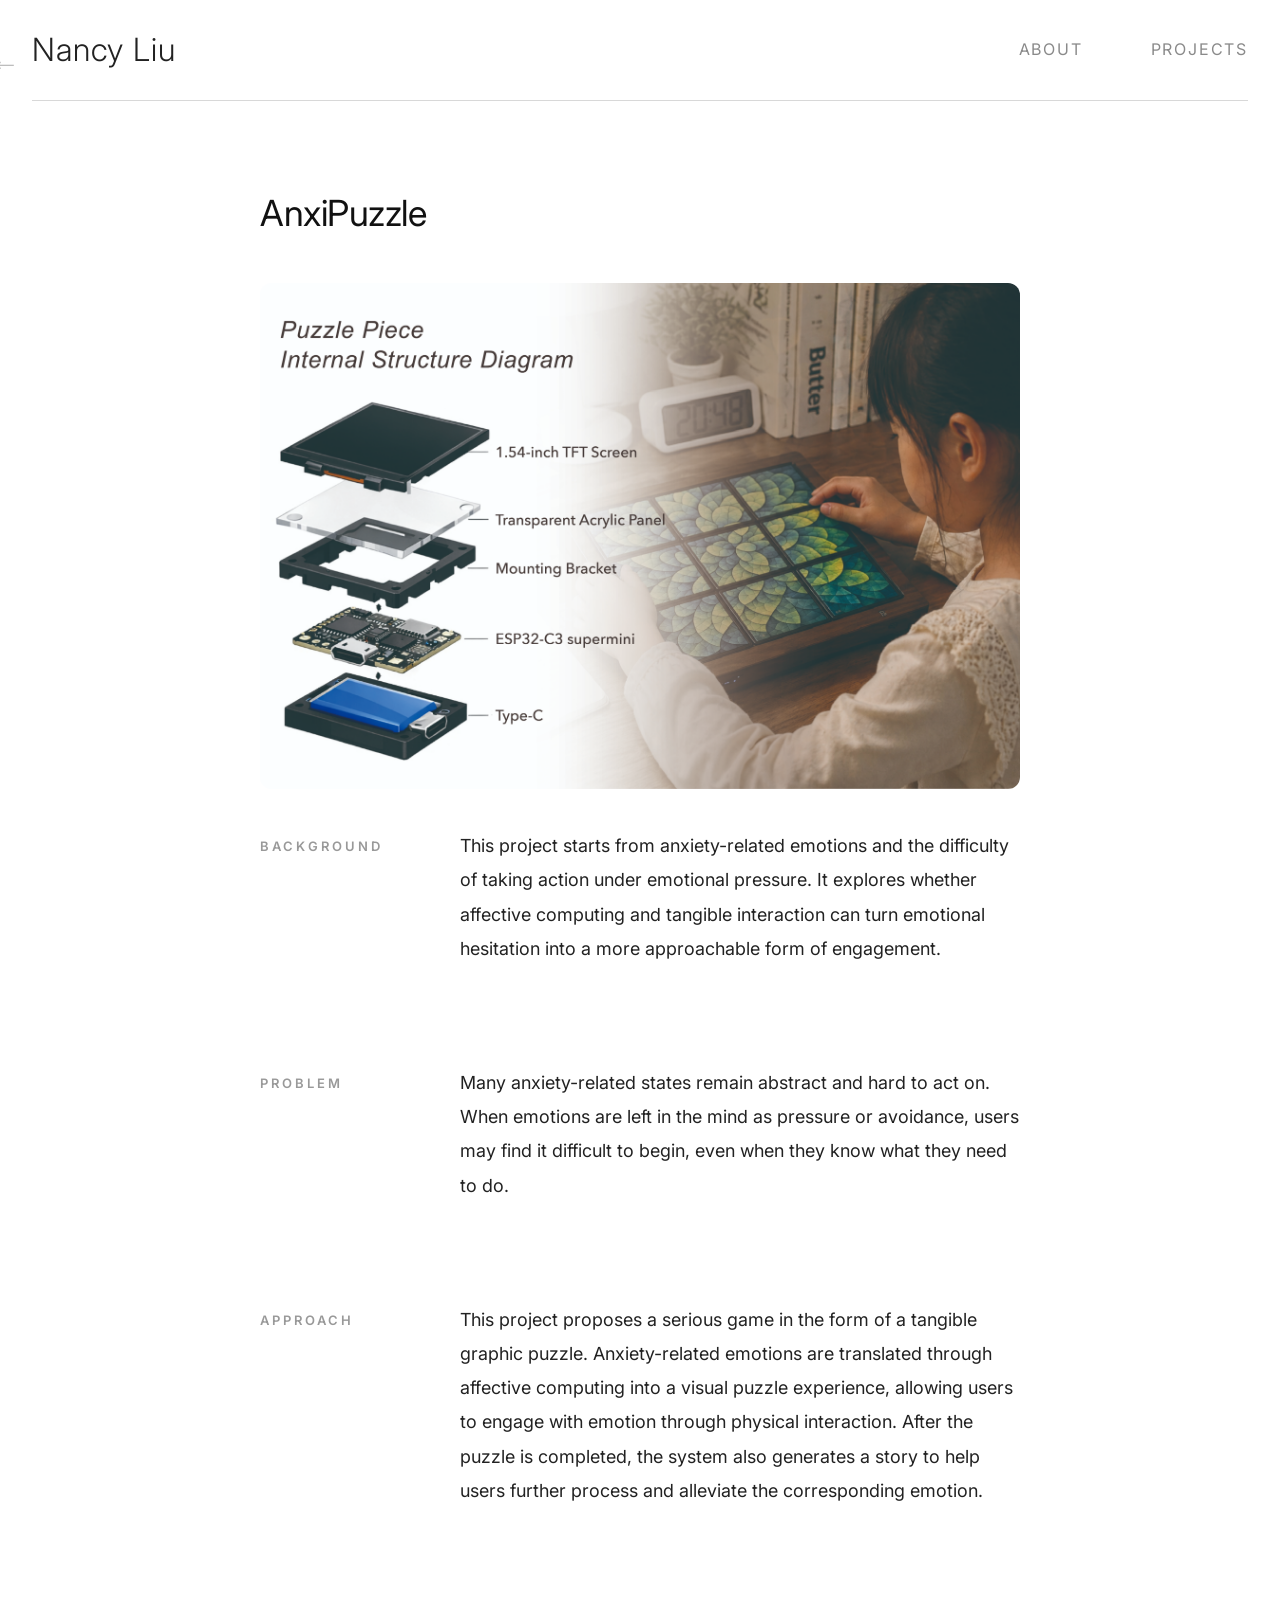
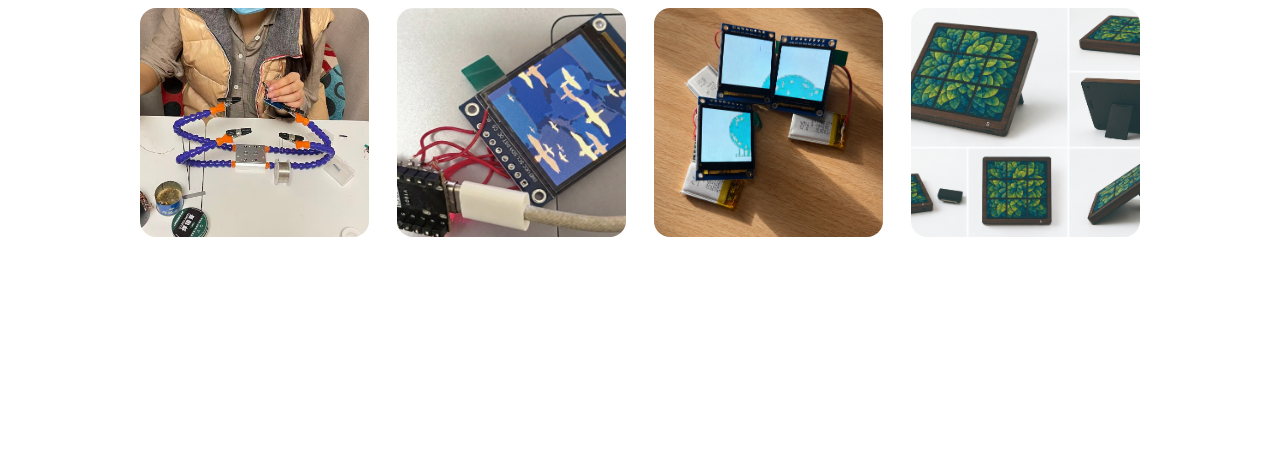
==== commit 89bb9055: "cc" ====
--- a/project-ai.html
+++ b/project-ai.html
@@ -48,28 +48,38 @@
         </p>
       </section>
 
-      <div class="hover-cards-wrapper">
-        
+      <div class="hover-cards-wrapper ai-hover-cards">
+
         <div class="hover-card">
-          <img src="ai-gallery-1.jpg" alt="Hardware Details">
-          <div class="card-info">
-            <h3>Hardware Assembly</h3>
-          </div>
+         <img src="ai-gallery-1.jpg" alt="Hardware Soldering">
+         <div class="card-info">
+           <h3>Hardware Soldering</h3>
+         </div>
         </div>
 
-        <div class="hover-card">
-          <img src="ai-gallery-2.jpg" alt="Display Interface">
-          <div class="card-info">
-            <h3>Software Debugging</h3>
-          </div>
+      <div class="hover-card">
+         <img src="ai-gallery-2.jpg" alt="Software Debug">
+         <div class="card-info">
+           <h3>Software Debug</h3>
+         </div>
+       </div>
+
+      <div class="hover-card">
+        <img src="ai-gallery-4.jpg" alt="Software Testing">
+        <div class="card-info">
+           <h3>Software Testing</h3>
         </div>
+      </div>
 
-        <div class="hover-card">
-          <img src="ai-gallery-3.jpg" alt="Physical Interaction">
-          <div class="card-info">
-            <h3>3D Renderings</h3>
-          </div>
+      <div class="hover-card">
+        <img src="ai-gallery-3.jpg" alt="3D Modeling">
+        <div class="card-info">
+          <h3>3D Modeling</h3>
         </div>
+      </div>
+
+      
+</div>
 
       </div>
 
--- a/style.css
+++ b/style.css
@@ -124,131 +124,132 @@
 }
 
 /* =========================================
-   4. 项目主页：高级手风琴网格 (稳定修复版：居中放大 + 底部短箭头)
-   ========================================= */
-
-/* 1. 整体画廊外框 */
-.horizontal-accordion-gallery {
-  width: 100vw;
-  height: 90vh;          /* 撑起屏幕高度 */
+   4. 项目总览页 (摄影画廊高级网格版)
+   ========================================= */
+
+.projects-page {
+  padding-top: 20px;
+  max-width: 1320px;     /* 【修改1】放宽整体最大宽度，给3列项目和单行长文字留出充足空间 */
+  margin: 0 auto;        /* 保证整个页面在屏幕正中间，左右边距绝对相等 */
+}
+
+/* === 顶部介绍 === */
+.projects-intro {
+  margin-bottom: 80px;   
+  text-align: left;      /* 确保整个区块靠左 */
+}
+
+.projects-intro h2 {
+  font-family: 'Inter', sans-serif;
+  font-size: 13px;
+  font-weight: 600;
+  letter-spacing: 3px;
+  color: #999;           
+  text-transform: uppercase;
+  margin-bottom: 20px;
+}
+
+.projects-intro p {
+  font-family: 'Inter', sans-serif;
+  font-size: 19px;       
+  line-height: 1.7;
+  color: #222;
+  max-width: 100%;       
+  margin: 0;             
+  text-align: left;      /* 【核心修改】段落文本左对齐，自然随性 */
+}
+
+/* === 核心摄影网格布局 === */
+.project-grid {
+  display: grid;
+  grid-template-columns: repeat(3, 1fr); /* 【修改4】改成一行放 3 个项目 */
+  gap: 80px 3vw;         /* 适配三列的间距：上下距离 80px，左右距离 3vw */
+}
+
+.project-card {
+  display: flex;
+  flex-direction: column;
+  cursor: pointer;
+  text-decoration: none;
+}
+
+/* === 图片设定 === */
+.project-image {
+  width: 100%;
+  aspect-ratio: 4 / 3;   
   overflow: hidden;
-  display: flex;
-  align-items: center;   /* 整体在屏幕垂直居中 */
-  justify-content: center; 
-  padding: 0 5vw;
-  box-sizing: border-box;
-}
-
-/* 2. 内部轨道：固定高度，作为上下锚点 */
-.project-track {
-  display: flex;
-  flex-wrap: nowrap;
-  align-items: center;   /* 【核心修复1】让内部所有项目垂直居中对齐，这是中心放大的基础 */
-  justify-content: flex-start;
-  gap: 1vw;
-  width: 100%;
-  height: 65vh;          /* 给定一个固定的容器高度 */
-  position: relative;
-  margin-top: 40px;      /* 【新增】让整体轨道及里面的图片统一往下移动 10px */
-}
-
-/* 3. 项目卡片 */
-.project-item {
-  position: relative;
-  display: flex;
-  flex-direction: column;
-  justify-content: center; /* 确保图片在卡片内部绝对居中 */
-  flex: 0 0 12vw;
-  height: 100%;            /* 撑满 65vh 的轨道高度 */
-  text-decoration: none;
-  transition: flex 0.6s cubic-bezier(0.25, 1, 0.5, 1);
-}
-
-/* 图片容器：中等圆角 */
-.image-wrapper {
-  width: 100%;
-  aspect-ratio: 4 / 3;
-  height: auto;
-  border-radius: 5px;     /* 保留上一版的 10px 圆角 */
-  overflow: hidden; 
-  flex-shrink: 0;
-  transition: all 0.6s cubic-bezier(0.25, 1, 0.5, 1);
-  background-color: #f7f7f7;
-}
-
-.image-wrapper img {
+  border-radius: 6px;    
+  margin-bottom: 24px;   
+  background-color: #f5f5f5;
+}
+
+.project-image img {
   width: 100%;
   height: 100%;
   object-fit: cover;
-  filter: grayscale(20%);
-  transition: all 0.6s cubic-bezier(0.25, 1, 0.5, 1);
-  display: block;
-}
-
-/* === 文字层：钉在顶部，绝不重叠 === */
-.project-info {
-  position: absolute;
-  top: -30px;                /* 死死钉在轨道的顶部边缘 */
-  left: 0;
-  opacity: 0;
-  transform: translateY(10px); 
-  transition: all 0.5s cubic-bezier(0.25, 1, 0.5, 1);
-  white-space: nowrap;
-  width: max-content;
-  text-align: left;
-  z-index: 20;           /* 【新增】提高层级，保证它永远漂浮在放大的图片上方，绝对不被遮挡 */
-}
-
-/* === 悬停魔法：向四周中心放大 === */
-.project-item:hover {
-  flex: 0 0 35vw;
-}
-
-.project-item:hover .image-wrapper {
-  border-radius: 16px;
-}
-
-.project-item:hover .image-wrapper img {
-  filter: grayscale(0%);
-}
-
-.project-item:hover .project-info {
-  opacity: 1;
-  transform: translateY(0);
-}
-
-
-/* 极致的文字层级控制 (保留你的高级设置) */
-.project-info .index {
-  display: block;
-  font-family: 'Inter', sans-serif;
-  font-size: 11px;
+  transition: transform 0.8s cubic-bezier(0.25, 1, 0.5, 1); 
+}
+
+.project-card:hover .project-image img {
+  transform: scale(1.04); 
+}
+
+/* === 文字设定 === */
+.project-text {
+  display: flex;
+  flex-direction: column;
+}
+
+.project-text h3 {
+  font-family: 'Inter', sans-serif;
+  font-size: 20px;       /* 三列排布下，标题字号设为20px最精致 */
   font-weight: 600;
-  color: #111;
-  margin-bottom: 8px;
-}
-
-.project-info .title {
-  font-family: 'Inter', sans-serif;
-  font-size: 26px;     
-  font-weight: 700;    
-  color: #111;         
-  margin: 0 0 8px 0;
+  color: #1a1a1a;        
+  margin: 0 0 12px 0;
   letter-spacing: -0.5px;
-}
-
-.project-info .keywords {
-  font-family: 'Inter', sans-serif;
-  font-size: 13px;     
-  font-weight: 400;    
-  color: #888;         
-  margin: 0;
-  text-transform: uppercase; 
-  letter-spacing: 1.5px; 
-}
-
-/* =========================================
-   5. 项目详情页 (Project Detail Page)
+  transition: color 0.3s ease;
+}
+
+.project-card:hover .project-text h3 {
+  color: #6b7c5a;        
+}
+
+.project-tags {
+  display: flex;
+  flex-wrap: wrap;
+  gap: 12px;
+}
+
+.project-tags span {
+  font-family: 'Inter', sans-serif;
+  font-size: 13px;       /* 关键词字号稍微缩小，配合三列布局 */
+  font-weight: 400;
+  color: #888888;        
+  letter-spacing: 0.5px;
+}
+
+/* =========================================
+   5. 手机端自适应 (Responsive Design)
+   ========================================= */
+@media (max-width: 1000px) {
+  .project-grid {
+    grid-template-columns: repeat(2, 1fr); /* 平板屏幕变成两列 */
+    gap: 60px 4vw;
+  }
+}
+
+@media (max-width: 700px) {
+  .project-grid {
+    grid-template-columns: 1fr; /* 手机上变成单列 */
+    gap: 60px;
+  }
+  .projects-intro p {
+    font-size: 16px; /* 手机端字体缩小 */
+  }
+}
+
+/* =========================================
+   6. 项目详情页 (Project Detail Page)
    ========================================= */
 .project-detail {
   max-width: 800px;
@@ -319,7 +320,7 @@
 }
 
 /* =========================================
-   6. 详情页互动组件 (Hover Cards)
+   7. 详情页互动组件 (Hover Cards)
    ========================================= */
 
 /* A. 隐藏文字卡片通用属性 */
@@ -328,17 +329,20 @@
   bottom: 15px;
   left: 15px;
   right: 15px;
-  background: rgba(255, 255, 255, 0.95); 
-  padding: 16px 10px; 
+  background: rgba(255, 255, 255, 0.95);
+  padding: 16px 10px;
   border-radius: 12px;
-  transform: translateY(120%); 
-  opacity: 0;                  
-  transition: all 0.5s cubic-bezier(0.25, 1, 0.5, 1); 
+  transform: translateY(120%);
+  opacity: 0;
+  transition: all 0.5s cubic-bezier(0.25, 1, 0.5, 1);
   box-shadow: 0 10px 20px rgba(0,0,0,0.1);
-  text-align: center; 
-}
-
-.hover-card:hover .card-info {
+  text-align: center;
+  z-index: 5;
+}
+
+/* 普通 hover-card 和 planter-media-item 都能触发文字浮现 */
+.hover-card:hover .card-info,
+.planter-media-item:hover .card-info {
   transform: translateY(0);
   opacity: 1;
 }
@@ -346,29 +350,28 @@
 .card-info span {
   display: block;
   font-family: 'Inter', sans-serif;
-  font-size: 10px;       
+  font-size: 10px;
   font-weight: 500;
   color: #888;
   text-transform: uppercase;
-  letter-spacing: 1.5px; 
+  letter-spacing: 1.5px;
   margin-bottom: 4px;
 }
 
 .card-info h3 {
   font-family: 'Inter', sans-serif;
-  font-size: 15px;       
-  font-weight: 400;      
+  font-size: 15px;
+  font-weight: 400;
   color: #222;
-  margin-bottom: 8px;
-  margin-top: 0;
-  white-space: nowrap;   
+  margin: 0;
+  white-space: nowrap;
 }
 
 .card-info a {
   font-family: 'Inter', sans-serif;
   font-size: 12px;
   font-weight: 400;
-  color: #777;           
+  color: #777;
   text-decoration: none;
   transition: color 0.3s ease;
 }
@@ -377,80 +380,49 @@
   color: #111;
 }
 
-/* B. 三张卡片排列 */
+
+/* B. 四张卡片排列：AI 项目等使用 */
 .hover-cards-wrapper {
   display: grid;
-  grid-template-columns: repeat(3, 1fr); 
-  gap: 24px;         
-  margin-top: 40px;  
+  grid-template-columns: repeat(4, 1fr);
+  gap: 24px;
+  margin-top: 40px;
   width: 100%;
 }
 
 .hover-cards-wrapper .hover-card {
   position: relative;
   border-radius: 16px;
-  overflow: hidden;      
-  aspect-ratio: 1 / 1;   
+  overflow: hidden;
+  aspect-ratio: 1 / 1;
   cursor: pointer;
-  background-color: #eee; 
+  background-color: #eee;
 }
 
 .hover-cards-wrapper .hover-card img {
   width: 100%;
   height: 100%;
   object-fit: cover;
-  transition: transform 0.6s cubic-bezier(0.25, 1, 0.5, 1); 
+  transition: transform 0.6s cubic-bezier(0.25, 1, 0.5, 1);
 }
 
 .hover-cards-wrapper .hover-card:hover img {
-  transform: scale(1.08); 
-}
+  transform: scale(1.08);
+}
+
 
 /* C. 单张卡片居中排列 */
 .single-card-wrapper {
-  margin-top: 60px;        
-  margin-bottom: 60px;
-  display: flex;
-  justify-content: center; 
-  width: 100%;
-}
-
-.single-card-wrapper .hover-card {
-  width: 100%;
-  max-width: 500px;       
-  height: auto !important; 
-  aspect-ratio: auto !important; 
-  background-color: transparent !important; 
-  position: relative;
-  border-radius: 16px;
-  overflow: hidden;
-  cursor: pointer;
-  box-shadow: 0 10px 30px rgba(0,0,0,0.08); 
-}
-
-.single-card-wrapper .hover-card img {
-  width: 100%;
-  height: auto !important; 
-  display: block;
-  transition: transform 0.6s cubic-bezier(0.25, 1, 0.5, 1);
-}
-
-.single-card-wrapper .hover-card:hover img {
-  transform: scale(1.05); 
-}
-
-/* D. 两张卡片并排排列 */
-.two-cards-wrapper {
   margin-top: 60px;
   margin-bottom: 60px;
-  display: grid;
-  grid-template-columns: repeat(2, 1fr); 
-  gap: 40px; 
-  width: 100%;
-}
-
-.two-cards-wrapper .hover-card {
-  width: 100%;
+  display: flex;
+  justify-content: center;
+  width: 100%;
+}
+
+.single-card-wrapper .hover-card {
+  width: 100%;
+  max-width: 500px;
   height: auto !important;
   aspect-ratio: auto !important;
   background-color: transparent !important;
@@ -461,19 +433,227 @@
   box-shadow: 0 10px 30px rgba(0,0,0,0.08);
 }
 
-.two-cards-wrapper .hover-card img {
+.single-card-wrapper .hover-card img {
   width: 100%;
   height: auto !important;
   display: block;
   transition: transform 0.6s cubic-bezier(0.25, 1, 0.5, 1);
 }
 
+.single-card-wrapper .hover-card:hover img {
+  transform: scale(1.05);
+}
+
+
+/* D. 两张卡片并排排列 */
+.two-cards-wrapper {
+  margin-top: 60px;
+  margin-bottom: 60px;
+  display: grid;
+  grid-template-columns: repeat(2, 1fr);
+  gap: 40px;
+  width: 100%;
+}
+
+.two-cards-wrapper .hover-card {
+  width: 100%;
+  height: auto !important;
+  aspect-ratio: auto !important;
+  background-color: transparent !important;
+  position: relative;
+  border-radius: 16px;
+  overflow: hidden;
+  cursor: pointer;
+  box-shadow: 0 10px 30px rgba(0,0,0,0.08);
+}
+
+.two-cards-wrapper .hover-card img {
+  width: 100%;
+  height: auto !important;
+  display: block;
+  transition: transform 0.6s cubic-bezier(0.25, 1, 0.5, 1);
+}
+
 .two-cards-wrapper .hover-card:hover img {
   transform: scale(1.05);
 }
 
-/* =========================================
-   7. 移动端适配 (Responsive)
+/* AI project detail images: make this row larger but keep it centered */
+.ai-hover-cards {
+  width: min(1000px, calc(100vw - 180px));
+  margin-left: 50%;
+  transform: translateX(-50%);
+  gap: 28px;
+  margin-top: 72px;
+  margin-bottom: 80px;
+}
+
+
+/* =========================================
+   Planter project media row
+   四组图片直接排开，不使用横向滚动
+   高度一致，宽度根据图片比例自然变化
+   ========================================= */
+
+.planter-media-row {
+  display: flex;
+  gap: 28px;
+  align-items: flex-start;
+  justify-content: center;
+
+  width: fit-content;
+  max-width: 100%;
+  margin: 60px auto 70px auto;
+
+  overflow: visible;
+  padding-bottom: 0;
+}
+
+/* 每一组图片 */
+.planter-media-item {
+  position: relative;
+  flex: 0 0 auto;
+  cursor: pointer;
+}
+
+/* 每一组图片的外框：高度统一，宽度由图片内容决定 */
+.planter-media-frame {
+  height: 240px;
+  width: fit-content;
+
+  display: flex;
+  align-items: center;
+  justify-content: center;
+
+  overflow: hidden;
+  border-radius: 16px;
+  background: #f6f6f6;
+  box-shadow: 0 10px 30px rgba(0,0,0,0.08);
+}
+
+/* 普通图片：高度统一，宽度按原图比例 */
+.planter-media-frame > img {
+  height: 100%;
+  width: auto;
+  display: block;
+  object-fit: contain;
+  transition: transform 0.6s cubic-bezier(0.25, 1, 0.5, 1);
+}
+
+/* 普通图片 hover 轻微放大 */
+.planter-media-item:hover .planter-media-frame > img {
+  transform: scale(1.04);
+}
+
+/* =========================================
+   Planter 第三组：五张图自动循环
+   宽度由第一张图决定，不再强行给大盒子
+   ========================================= */
+
+.cycle-frame {
+  width: fit-content;
+}
+
+/* 第三组内部容器 */
+.planter-cycle {
+  position: relative;
+  height: 100%;
+  width: fit-content;
+}
+
+/* 第一张图作为尺寸基准：它决定第三组整体宽度 */
+.planter-cycle img:first-child {
+  position: relative;
+  height: 100%;
+  width: auto;
+  display: block;
+  object-fit: contain;
+  opacity: 0;
+  animation: planterCycle5 15s infinite;
+  animation-delay: 0s;
+}
+
+/* 其余四张图叠在第一张图上 */
+.planter-cycle img:not(:first-child) {
+  position: absolute;
+  top: 0;
+  left: 50%;
+
+  height: 100%;
+  width: auto;
+  max-width: 100%;
+
+  object-fit: contain;
+  transform: translateX(-50%);
+  opacity: 0;
+
+  animation: planterCycle5 15s infinite;
+}
+
+/* 每张图间隔 3 秒 */
+.planter-cycle img:nth-child(2) {
+  animation-delay: 3s;
+}
+
+.planter-cycle img:nth-child(3) {
+  animation-delay: 6s;
+}
+
+.planter-cycle img:nth-child(4) {
+  animation-delay: 9s;
+}
+
+.planter-cycle img:nth-child(5) {
+  animation-delay: 12s;
+}
+
+/* 五张图循环：每张显示约 3 秒 */
+@keyframes planterCycle5 {
+  0% {
+    opacity: 0;
+  }
+
+  4% {
+    opacity: 1;
+  }
+
+  18% {
+    opacity: 1;
+  }
+
+  22% {
+    opacity: 0;
+  }
+
+  100% {
+    opacity: 0;
+  }
+}
+
+
+/* 小屏幕适配：防止四组图在手机上太挤 */
+@media (max-width: 900px) {
+  .hover-cards-wrapper {
+    grid-template-columns: repeat(2, 1fr);
+  }
+
+  .planter-media-row {
+    justify-content: flex-start;
+  }
+}
+
+@media (max-width: 600px) {
+  .hover-cards-wrapper {
+    grid-template-columns: 1fr;
+  }
+
+  .planter-media-frame {
+    height: 220px;
+  }
+}
+
+/* =========================================
+   8. 移动端适配 (Responsive)
    ========================================= */
 @media (max-width: 1000px) {
   .about-page {
@@ -510,4 +690,23 @@
   .project-section h2 {
     margin-top: 0;
   }
+}
+
+@media (max-width: 900px) {
+  .hover-cards-wrapper {
+    grid-template-columns: repeat(2, 1fr);
+  }
+}
+
+@media (max-width: 600px) {
+  .hover-cards-wrapper {
+    grid-template-columns: 1fr;
+  }
+}
+
+@media (max-width: 900px) {
+  .planter-media-row {
+    width: 100%;
+    flex-wrap: wrap;
+  }
 }
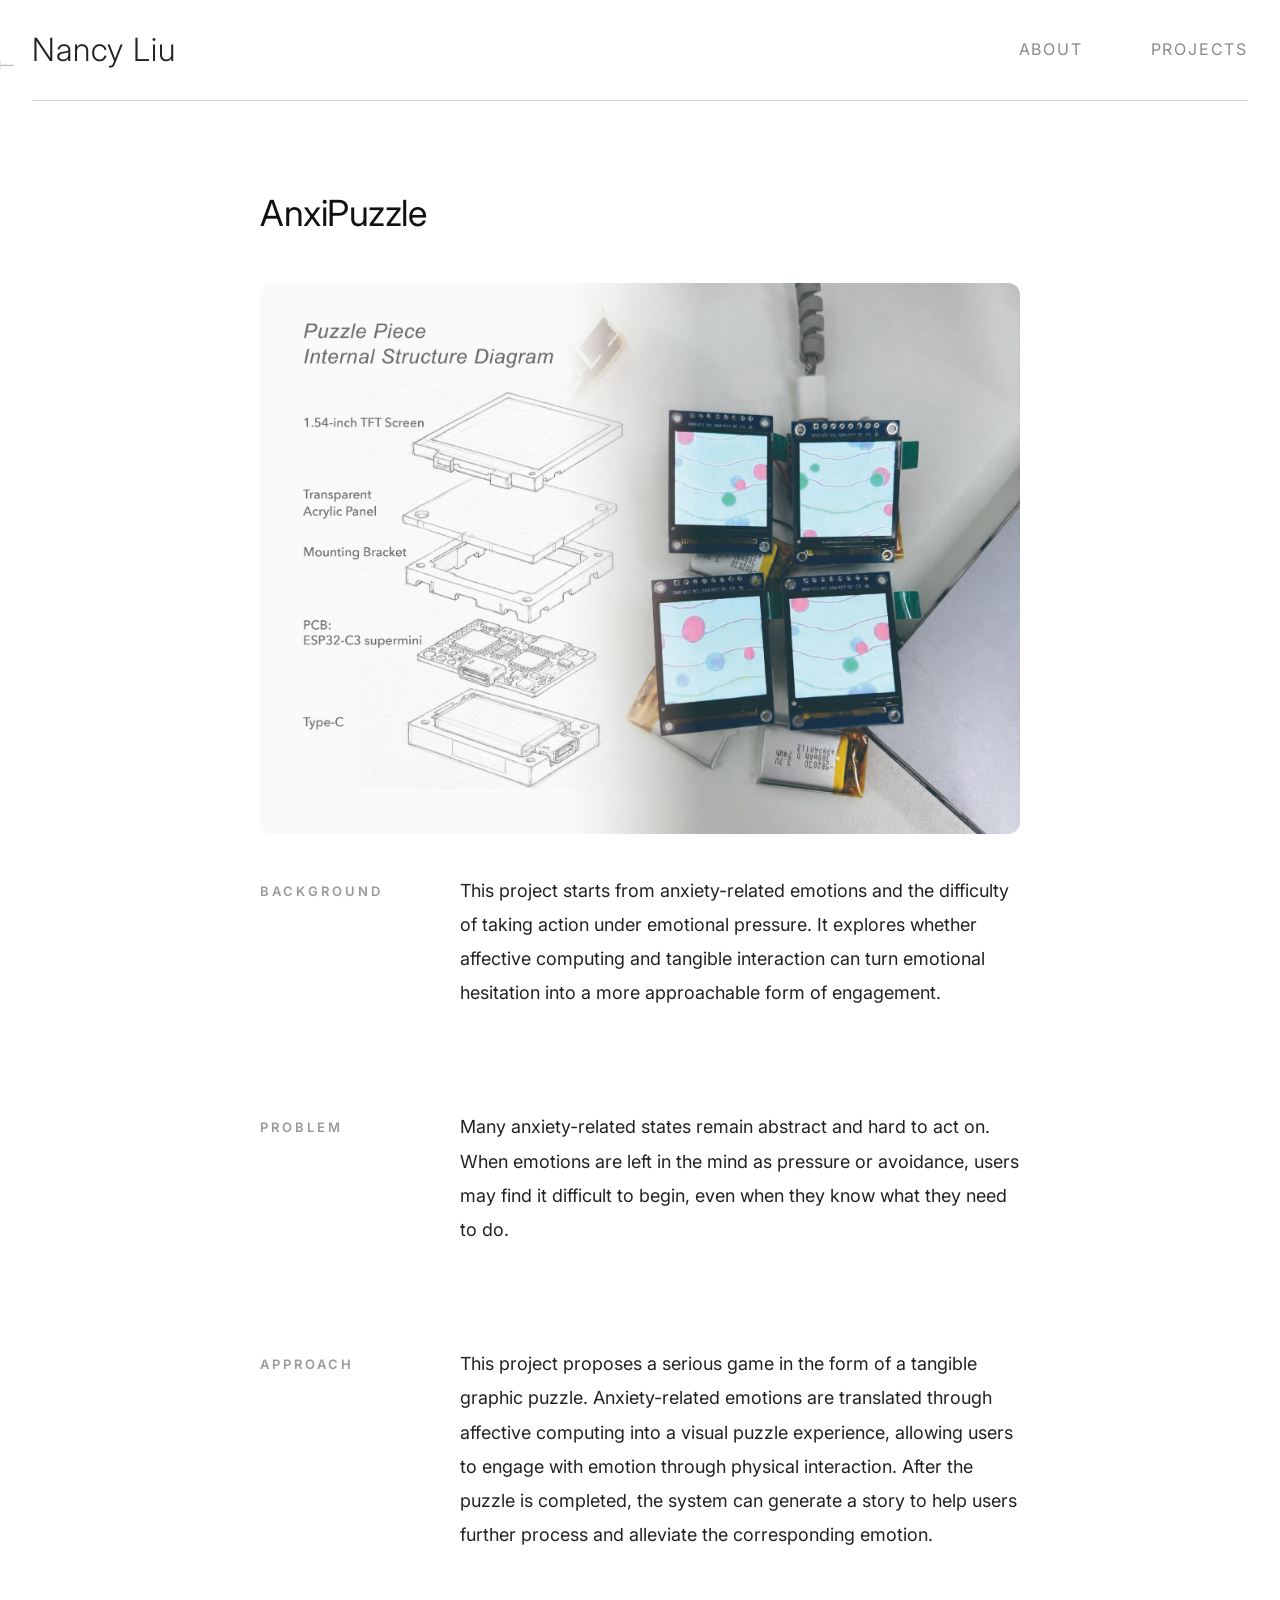
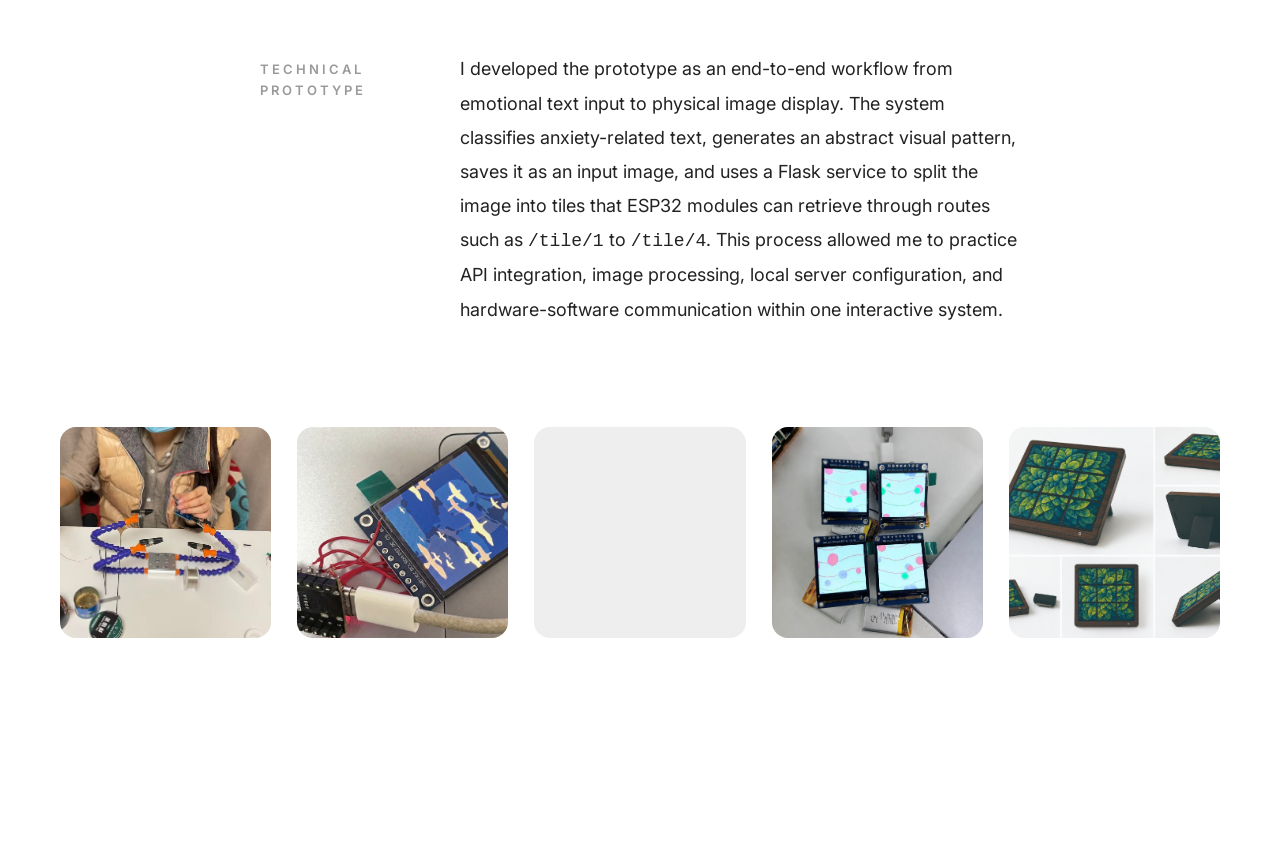
==== commit 012385a9: "d" ====
--- a/project-ai.html
+++ b/project-ai.html
@@ -44,7 +44,14 @@
       <section class="project-section">
         <h2>Approach</h2>
         <p>
-          This project proposes a serious game in the form of a tangible graphic puzzle. Anxiety-related emotions are translated through affective computing into a visual puzzle experience, allowing users to engage with emotion through physical interaction. After the puzzle is completed, the system also generates a story to help users further process and alleviate the corresponding emotion.
+           This project proposes a serious game in the form of a tangible graphic puzzle. Anxiety-related emotions are translated through affective computing into a visual puzzle experience, allowing users to engage with emotion through physical interaction. After the puzzle is completed, the system can generate a story to help users further process and alleviate the corresponding emotion.
+        </p>
+      </section>
+
+      <section class="project-section">
+        <h2>Technical Prototype</h2>
+        <p>
+           I developed the prototype as an end-to-end workflow from emotional text input to physical image display. The system classifies anxiety-related text, generates an abstract visual pattern, saves it as an input image, and uses a Flask service to split the image into tiles that ESP32 modules can retrieve through routes such as <code>/tile/1</code> to <code>/tile/4</code>. This process allowed me to practice API integration, image processing, local server configuration, and hardware-software communication within one interactive system.
         </p>
       </section>
 
@@ -63,6 +70,19 @@
            <h3>Software Debug</h3>
          </div>
        </div>
+
+      <div class="hover-card ai-cycle-card">
+        <div class="ai-cycle">
+          <img src="ai-cycle-1.jpg" alt="AI puzzle process 1">
+          <img src="ai-cycle-2.jpg" alt="AI puzzle process 2">
+          <img src="ai-cycle-3.jpg" alt="AI puzzle process 3">
+          <img src="ai-cycle-4.jpg" alt="AI puzzle process 4">
+        </div>
+
+        <div class="card-info">
+          <h3>Text-to-Image API Call</h3>
+       </div>
+      </div>
 
       <div class="hover-card">
         <img src="ai-gallery-4.jpg" alt="Software Testing">
--- a/style.css
+++ b/style.css
@@ -653,6 +653,89 @@
 }
 
 /* =========================================
+   AI project: five-card detail row
+   ========================================= */
+
+.ai-hover-cards {
+  grid-template-columns: repeat(5, 1fr);
+  width: min(1280px, calc(100vw - 120px));
+  margin-left: 50%;
+  transform: translateX(-50%);
+  gap: 26px;
+}
+
+/* =========================================
+   AI project: 4-image auto cycle card
+   ========================================= */
+
+.ai-cycle-card {
+  position: relative;
+}
+
+.ai-cycle {
+  position: relative;
+  width: 100%;
+  height: 100%;
+}
+
+/* 轮播里的图片要覆盖整个卡片 */
+.ai-cycle img {
+  position: absolute;
+  inset: 0;
+  width: 100%;
+  height: 100%;
+  object-fit: cover;
+  opacity: 0;
+  animation: aiCycle4 12s infinite;
+  transform: none;
+}
+
+/* 每张图间隔 3 秒出现 */
+.ai-cycle img:nth-child(1) {
+  animation-delay: 0s;
+}
+
+.ai-cycle img:nth-child(2) {
+  animation-delay: 3s;
+}
+
+.ai-cycle img:nth-child(3) {
+  animation-delay: 6s;
+}
+
+.ai-cycle img:nth-child(4) {
+  animation-delay: 9s;
+}
+
+/* 防止 hover-card 原来的 img 放大效果影响轮播图 */
+.ai-cycle-card:hover .ai-cycle img {
+  transform: none;
+}
+
+/* 4张图自动循环：每张约3秒 */
+@keyframes aiCycle4 {
+  0% {
+    opacity: 0;
+  }
+
+  5% {
+    opacity: 1;
+  }
+
+  23% {
+    opacity: 1;
+  }
+
+  28% {
+    opacity: 0;
+  }
+
+  100% {
+    opacity: 0;
+  }
+}
+
+/* =========================================
    8. 移动端适配 (Responsive)
    ========================================= */
 @media (max-width: 1000px) {
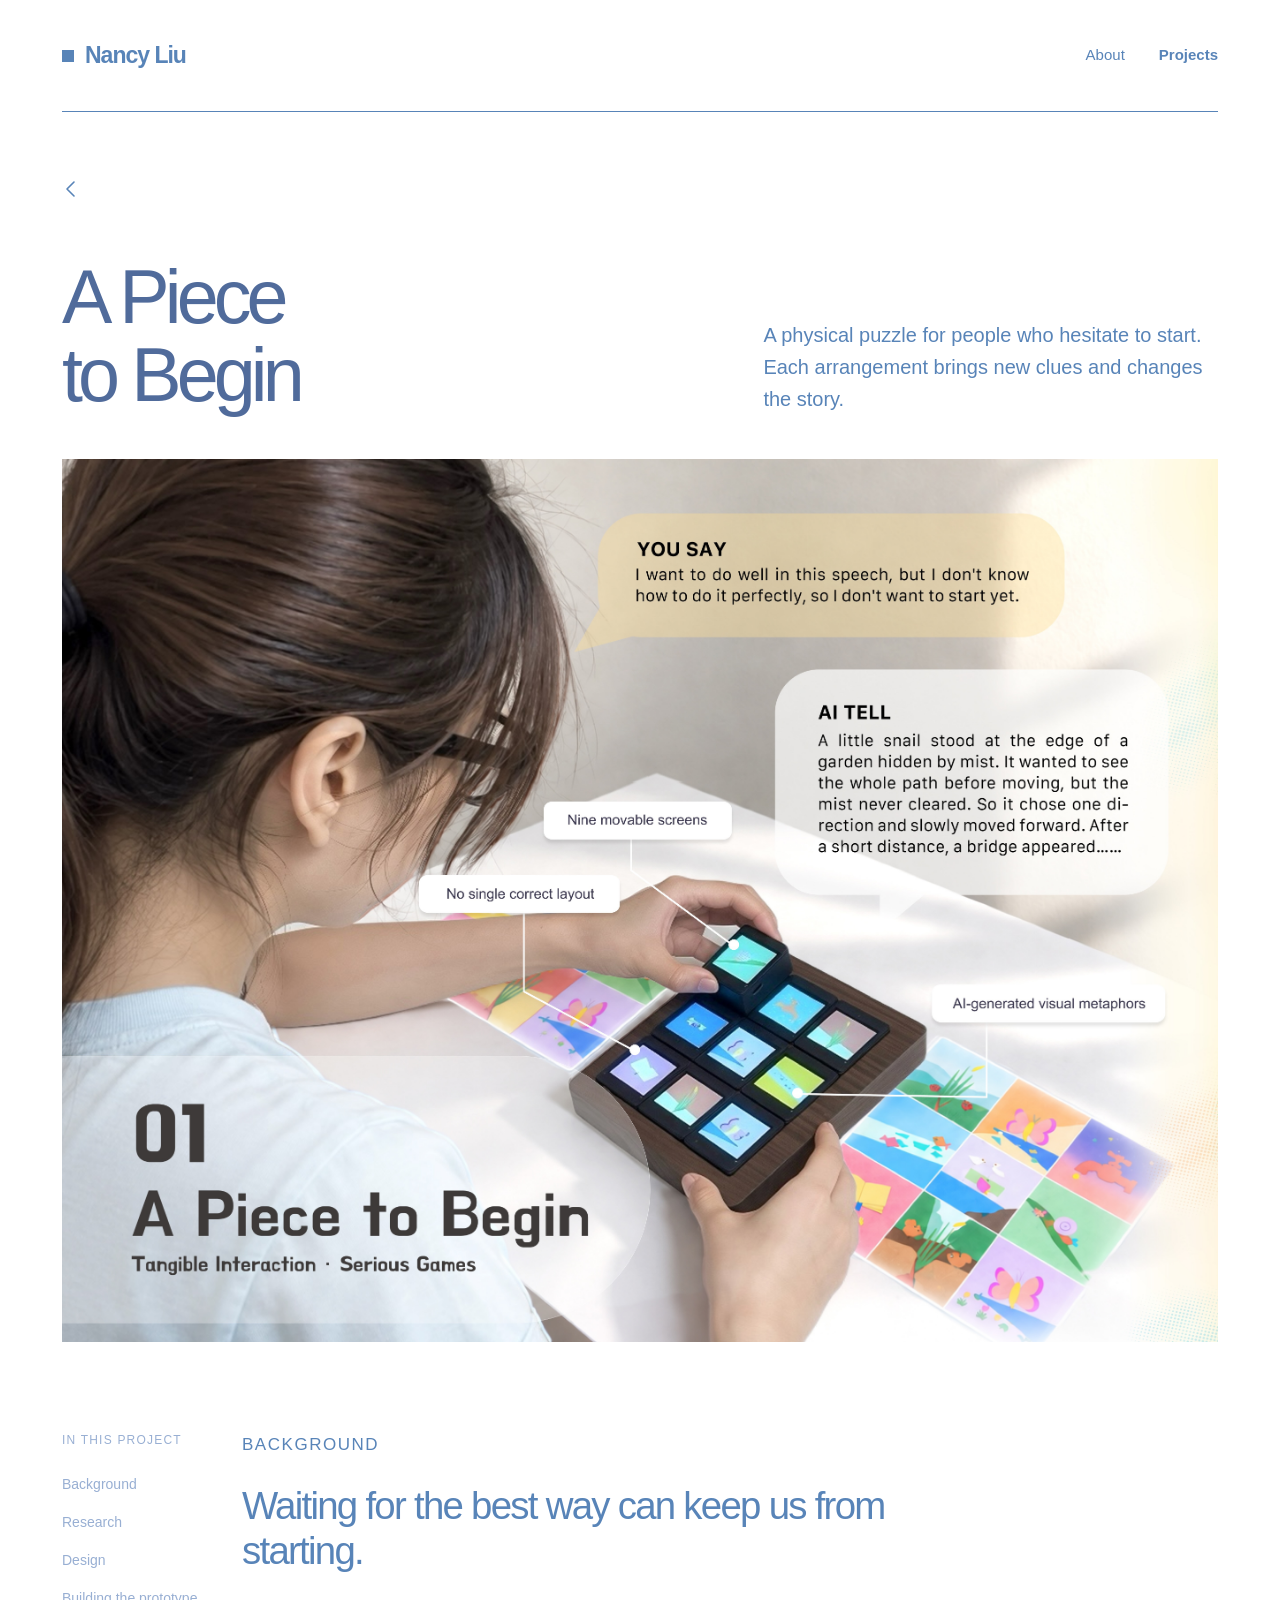
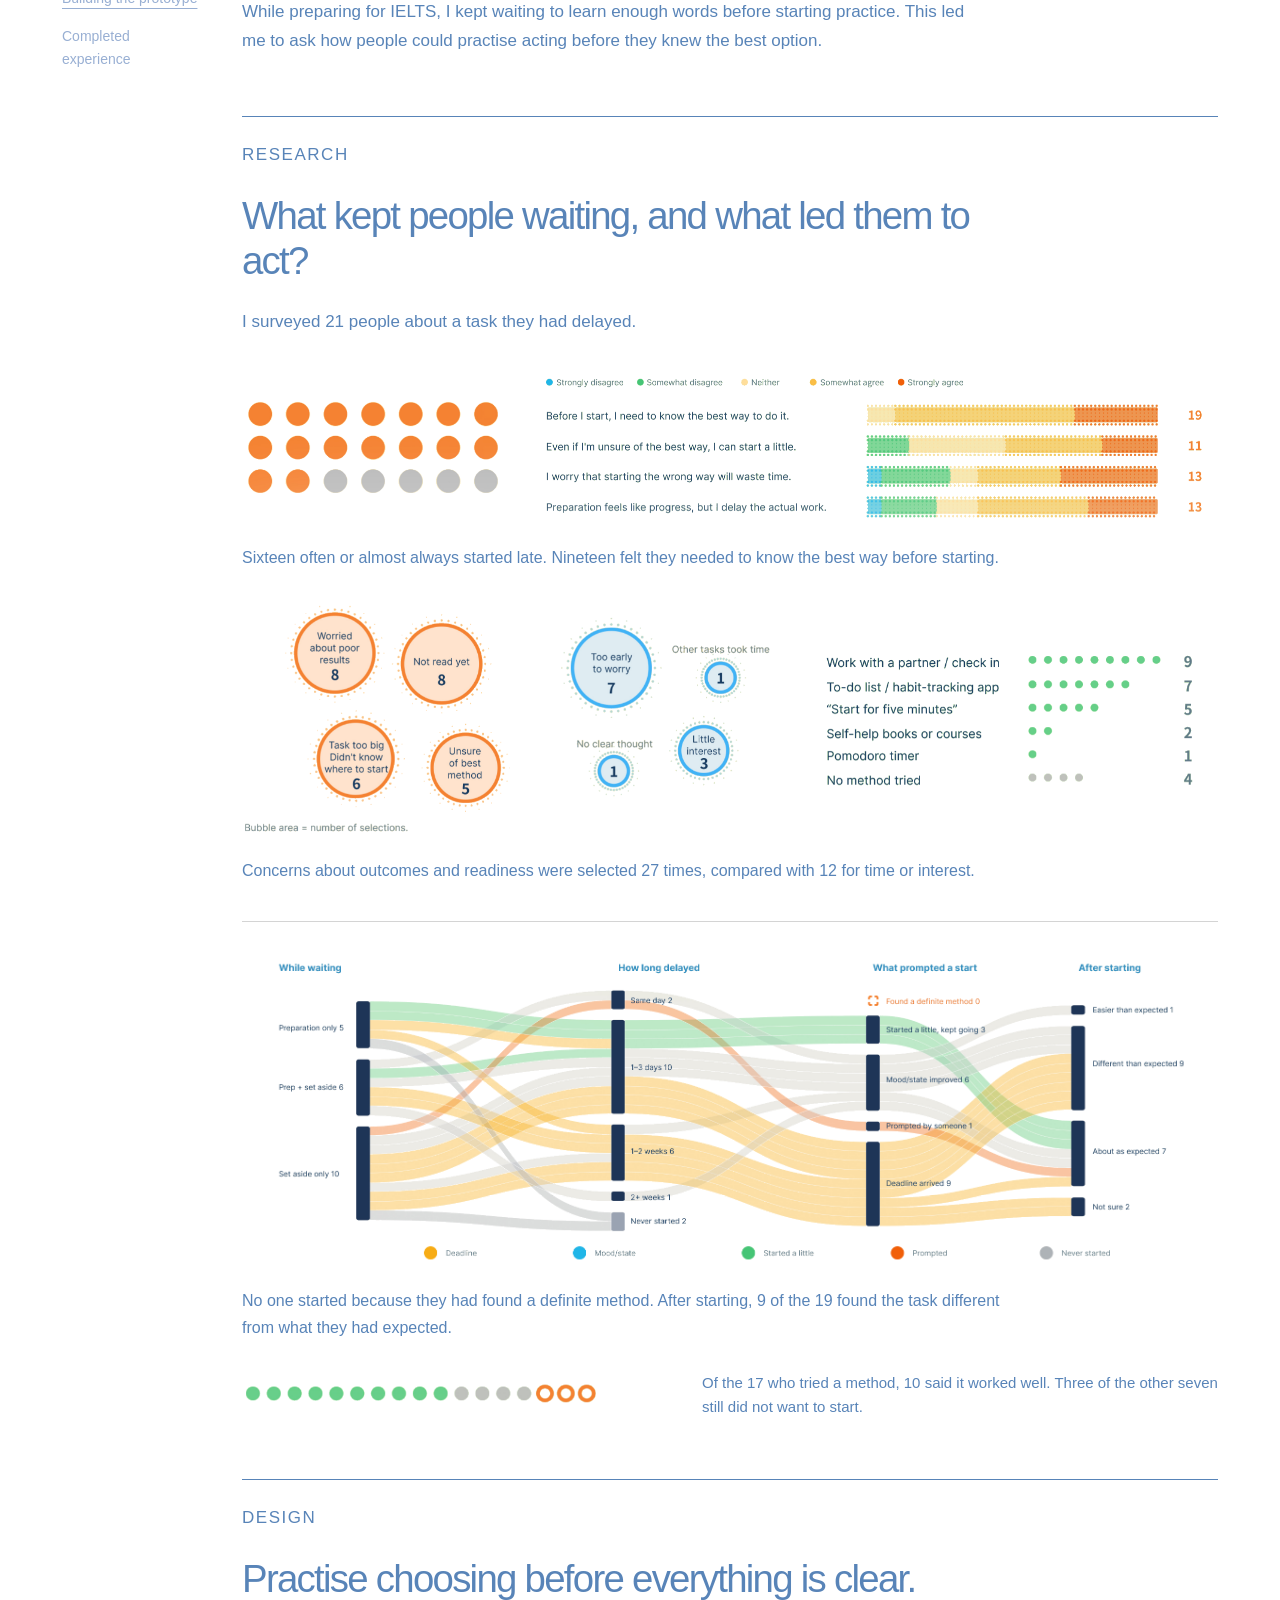
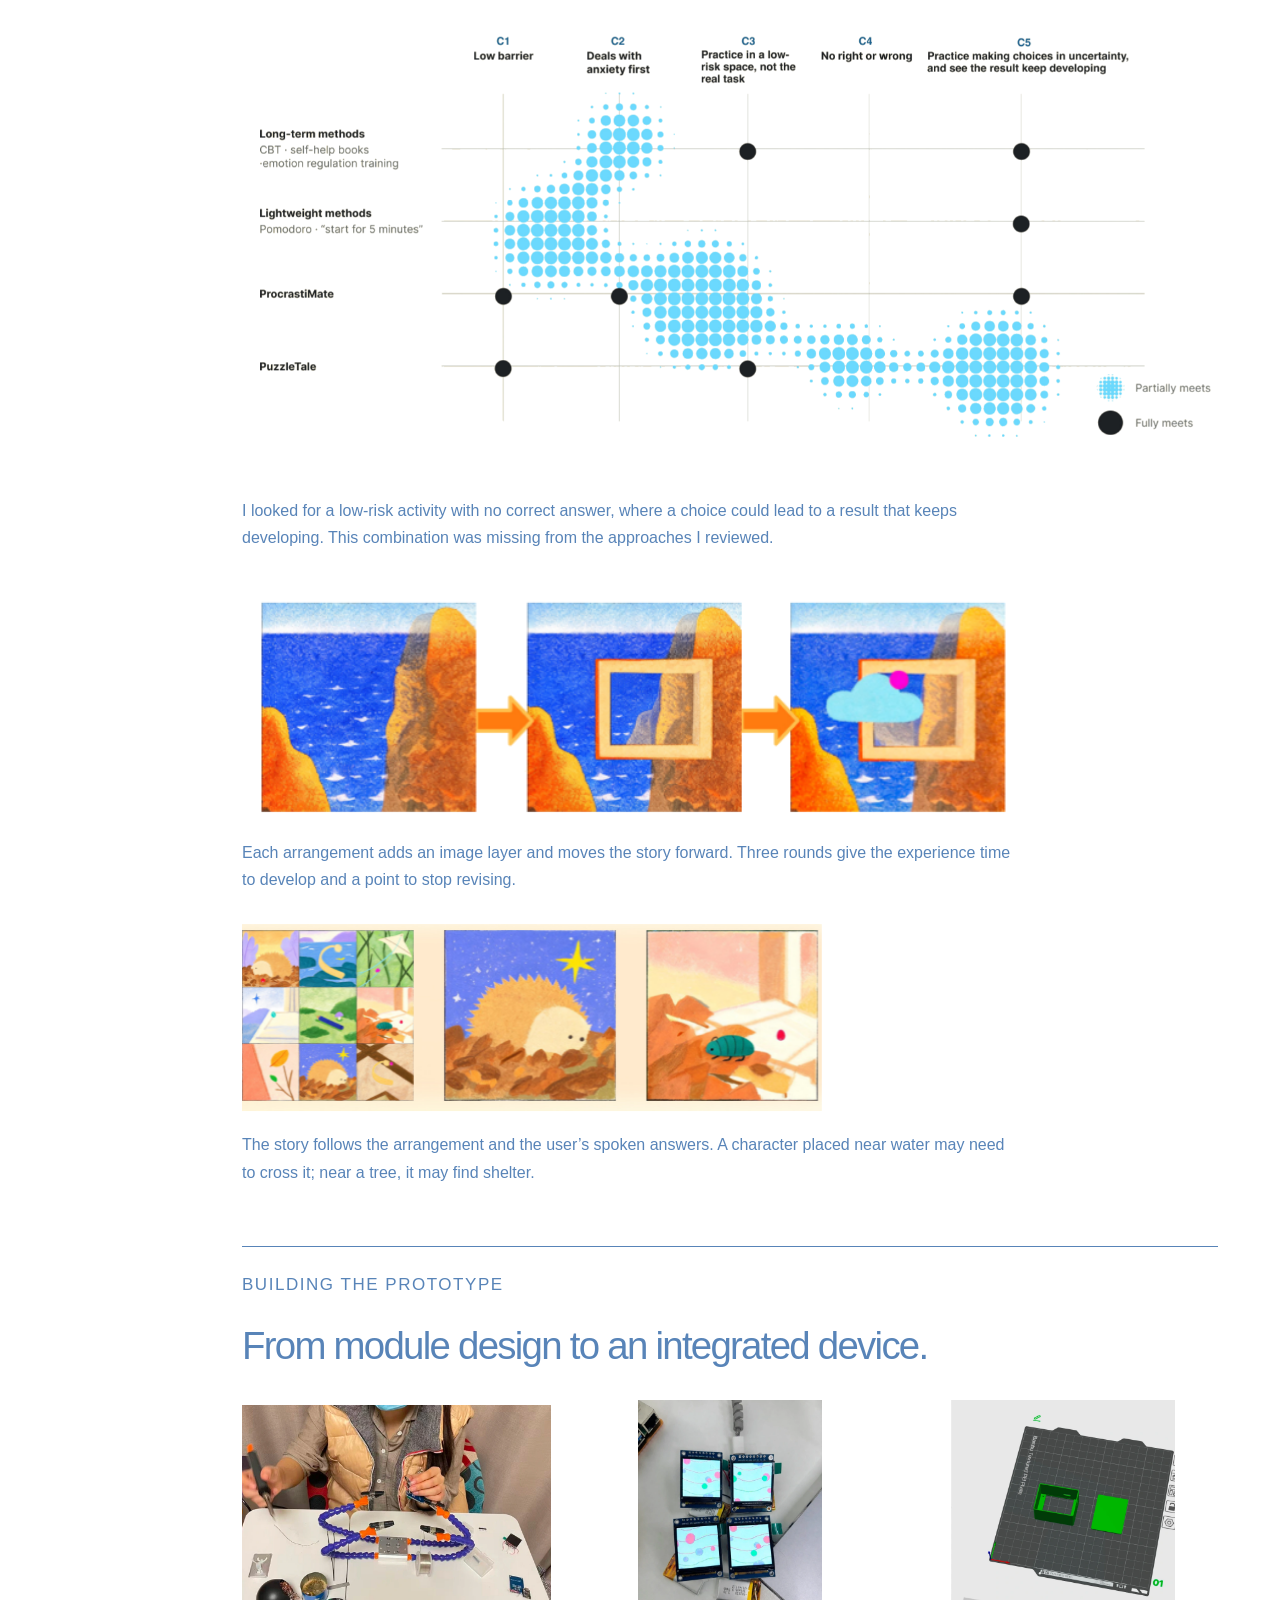
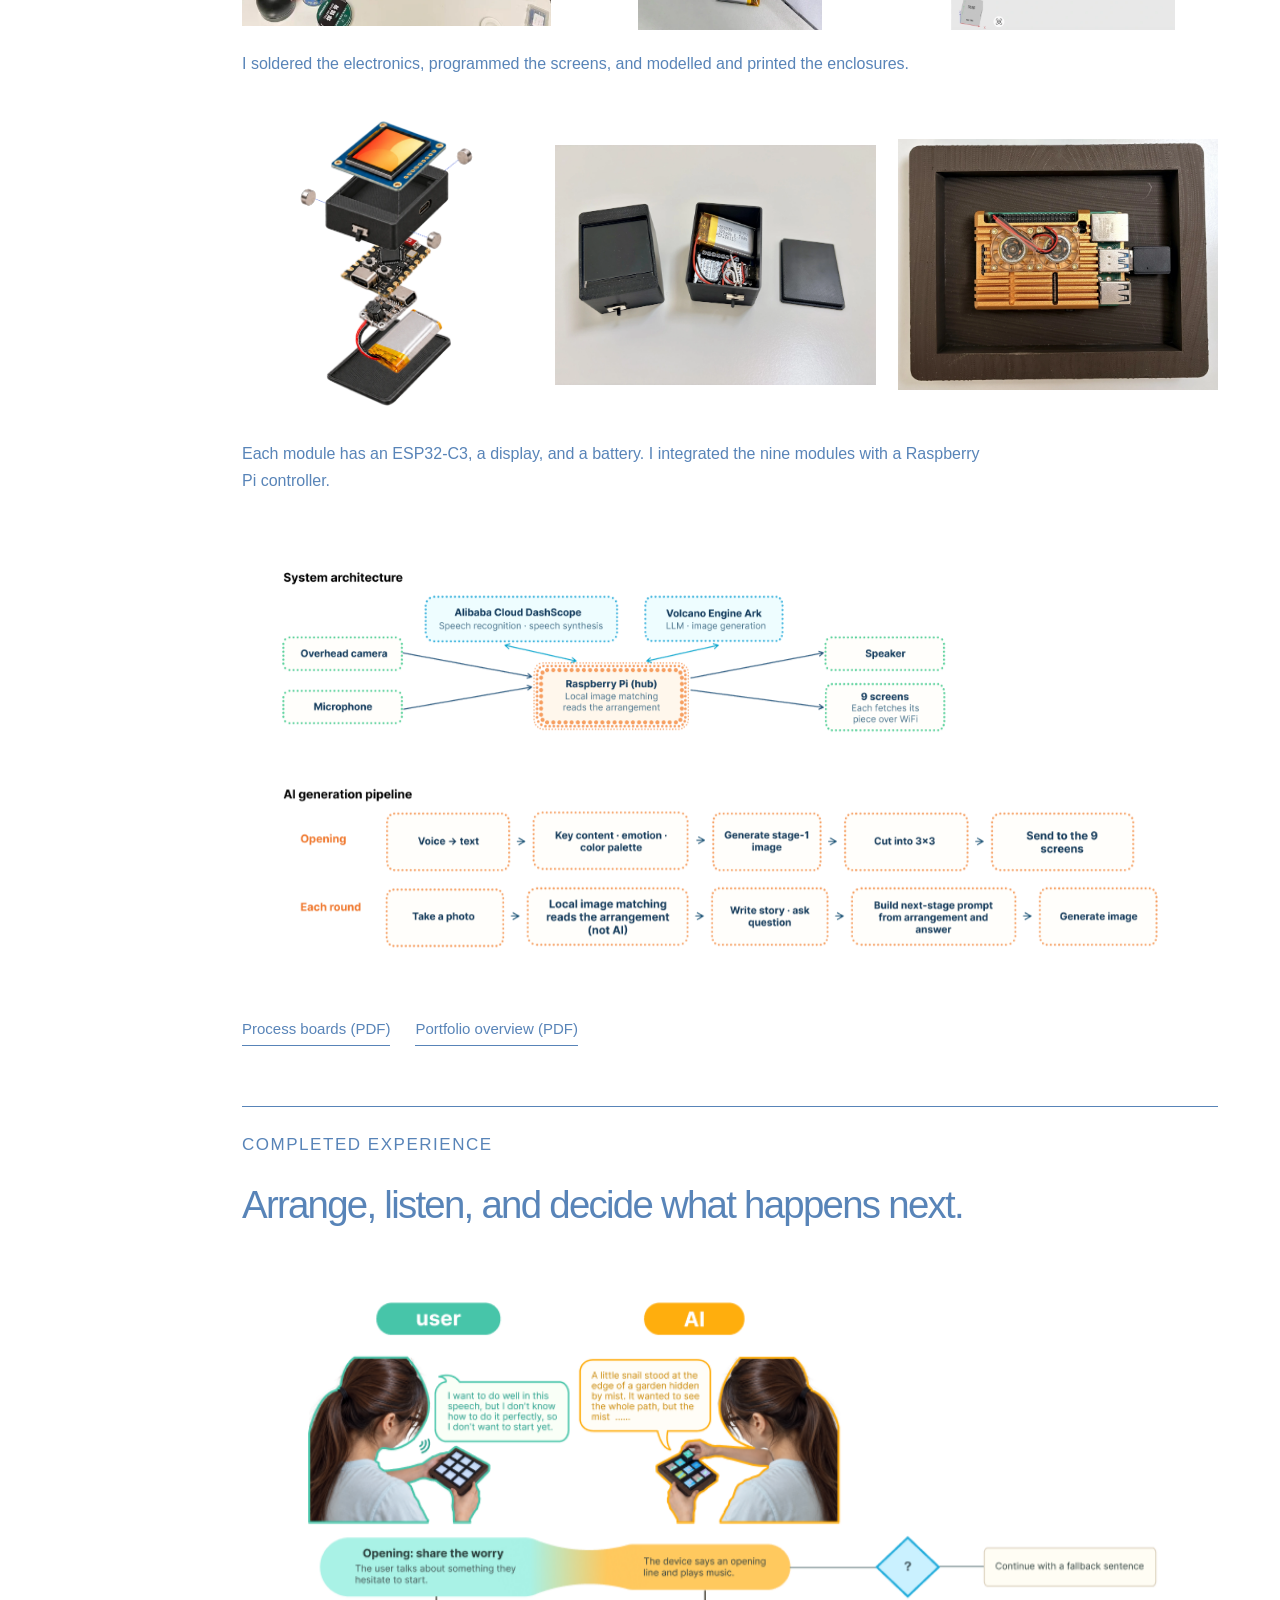
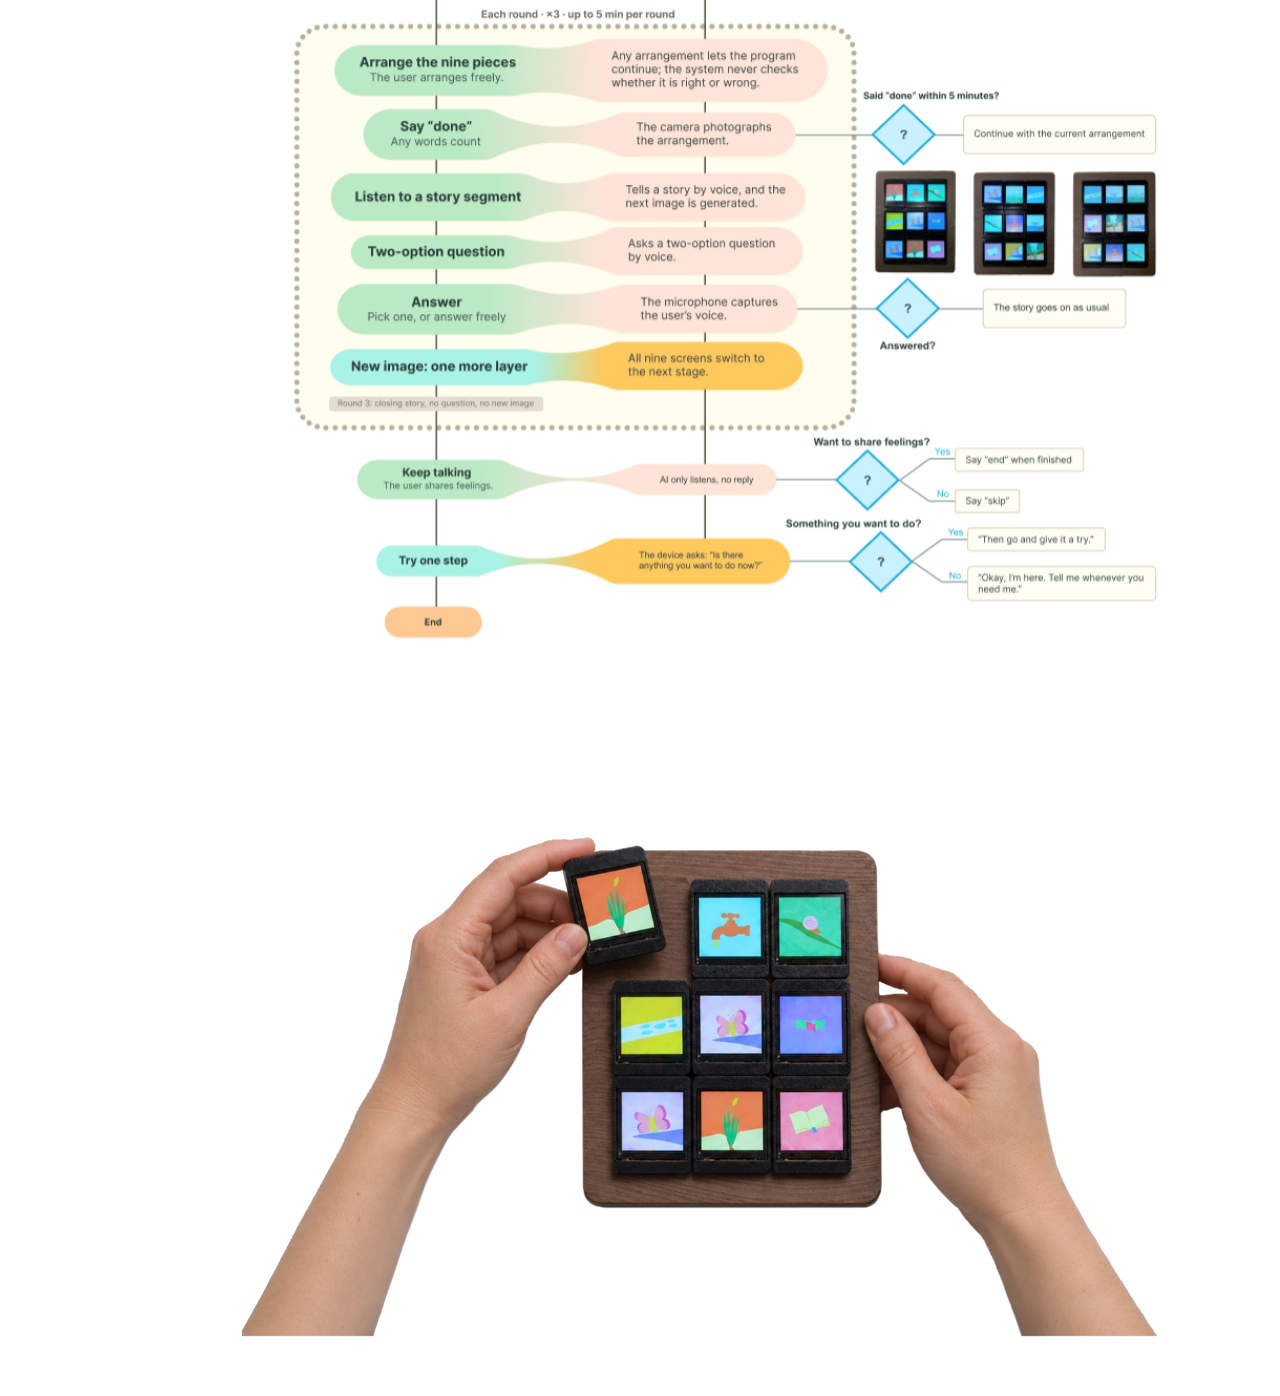
==== commit 374e44af: "Publish portfolio website" ====
--- a/project-ai.html
+++ b/project-ai.html
@@ -1,110 +1,12 @@
 <!DOCTYPE html>
-<html lang="en">
-<head>
-  <meta charset="UTF-8" />
-  <meta name="viewport" content="width=device-width, initial-scale=1.0" />
-  <title>AnxiPuzzle Case Study</title>
-
-  <link href="https://fonts.googleapis.com/css2?family=Inter:wght@300;400;500&display=swap" rel="stylesheet">
-  <link rel="stylesheet" href="style.css" />
+<html lang="en"><head><meta charset="utf-8"><meta name="viewport" content="width=device-width,initial-scale=1">
+<title>A Piece to Begin | Nancy Liu</title><meta name="description" content="A nine-screen AI puzzle: research, design, construction, and the completed experience.">
+<link rel="icon" href="favicon.svg" type="image/svg+xml"><link rel="stylesheet" href="portfolio.css?v=3"><script src="portfolio.js?v=3" defer></script><link rel="stylesheet" href="icon-controls.css">
 </head>
-
-<body>
-
-  <div class="container">
-    <a href="projects.html" class="back-link">←</a>
-
-    <header class="nav">
-      <div class="logo">Nancy Liu</div>
-      <nav>
-        <a href="index.html">About</a>
-        <a href="projects.html">Projects</a>
-      </nav>
-    </header>
-
-    <main class="project-detail">
-      <h1>AnxiPuzzle</h1>
-
-      <img src="ai-puzzle.jpg" alt="AnxiPuzzle Cover" class="article-image" />
-
-      <section class="project-section">
-        <h2>Background</h2>
-        <p>
-          This project starts from anxiety-related emotions and the difficulty of taking action under emotional pressure. It explores whether affective computing and tangible interaction can turn emotional hesitation into a more approachable form of engagement.
-        </p>
-      </section>
-
-      <section class="project-section">
-        <h2>Problem</h2>
-        <p>
-          Many anxiety-related states remain abstract and hard to act on. When emotions are left in the mind as pressure or avoidance, users may find it difficult to begin, even when they know what they need to do.
-        </p>
-      </section>
-
-      <section class="project-section">
-        <h2>Approach</h2>
-        <p>
-           This project proposes a serious game in the form of a tangible graphic puzzle. Anxiety-related emotions are translated through affective computing into a visual puzzle experience, allowing users to engage with emotion through physical interaction. After the puzzle is completed, the system can generate a story to help users further process and alleviate the corresponding emotion.
-        </p>
-      </section>
-
-      <section class="project-section">
-        <h2>Technical Prototype</h2>
-        <p>
-           I developed the prototype as an end-to-end workflow from emotional text input to physical image display. The system classifies anxiety-related text, generates an abstract visual pattern, saves it as an input image, and uses a Flask service to split the image into tiles that ESP32 modules can retrieve through routes such as <code>/tile/1</code> to <code>/tile/4</code>. This process allowed me to practice API integration, image processing, local server configuration, and hardware-software communication within one interactive system.
-        </p>
-      </section>
-
-      <div class="hover-cards-wrapper ai-hover-cards">
-
-        <div class="hover-card">
-         <img src="ai-gallery-1.jpg" alt="Hardware Soldering">
-         <div class="card-info">
-           <h3>Hardware Soldering</h3>
-         </div>
-        </div>
-
-      <div class="hover-card">
-         <img src="ai-gallery-2.jpg" alt="Software Debug">
-         <div class="card-info">
-           <h3>Software Debug</h3>
-         </div>
-       </div>
-
-      <div class="hover-card ai-cycle-card">
-        <div class="ai-cycle">
-          <img src="ai-cycle-1.jpg" alt="AI puzzle process 1">
-          <img src="ai-cycle-2.jpg" alt="AI puzzle process 2">
-          <img src="ai-cycle-3.jpg" alt="AI puzzle process 3">
-          <img src="ai-cycle-4.jpg" alt="AI puzzle process 4">
-        </div>
-
-        <div class="card-info">
-          <h3>Text-to-Image API Call</h3>
-       </div>
-      </div>
-
-      <div class="hover-card">
-        <img src="ai-gallery-4.jpg" alt="Software Testing">
-        <div class="card-info">
-           <h3>Software Testing</h3>
-        </div>
-      </div>
-
-      <div class="hover-card">
-        <img src="ai-gallery-3.jpg" alt="3D Modeling">
-        <div class="card-info">
-          <h3>3D Modeling</h3>
-        </div>
-      </div>
-
-      
-</div>
-
-      </div>
-
-    </main>
-  </div>
-
-</body>
-</html>+<body class="visual-case grouped-case" id="top"><a class="skip" href="#main">Skip to content</a><div class="wrap"><header class="site-header"><a class="wordmark" href="index.html">Nancy Liu</a><nav class="site-nav" aria-label="Main navigation"><a href="index.html" >About</a><a href="projects.html" aria-current="page">Projects</a></nav></header><main id="main"><section class="case-hero"><a class="back ui-icon-control" href="projects.html" aria-label="Back to projects"><svg class="ui-icon" viewBox="0 0 24 24" fill="none" stroke="currentColor" stroke-width="1.6" stroke-linecap="round" stroke-linejoin="round" aria-hidden="true" focusable="false"><path d="m14 5-7 7 7 7"/></svg></a><div class="case-heading"><div><h1>A Piece<br>to Begin</h1></div><p class="lede">A physical puzzle for people who hesitate to start. Each arrangement brings new clues and changes the story.</p></div></section><figure class="case-cover board-cover"><a href="assets/puzzle-main-cover.jpg" data-zoom class="cover-image" aria-label="View project cover"><img src="assets/puzzle-main-cover.jpg" alt="A Piece to Begin puzzle cover, showing the device and a voice-led interaction." width="5231" height="3998" fetchpriority="high"></a></figure><div class="case-body"><aside class="case-toc" aria-label="On this page"><p>In this project</p><a href="#background">Background</a><a href="#research">Research</a><a href="#mechanism">Design</a><a href="#prototype">Building the prototype</a><a href="#experience">Completed experience</a></aside><article class="case-content"><section class="case-section" id="background"><p class="eyebrow">Background</p><h2>Waiting for the best way can keep us from starting.</h2><p>While preparing for IELTS, I kept waiting to learn enough words before starting practice. This led me to ask how people could practise acting before they knew the best option.</p></section><section class="case-section" id="research"><p class="eyebrow">Research</p><h2>What kept people waiting, and what led them to act?</h2><p>I surveyed 21 people about a task they had delayed.</p>
+ <div class="research-group"><div class="survey-readiness"><figure class="visual-figure readiness-dots"><a class="image-stage" href="assets/puzzle-delay-dots.png" data-zoom aria-label="View image: Twenty-one original response dots: sixteen orange and five gray"><img loading="lazy" src="assets/puzzle-delay-dots.png" alt="Twenty-one original response dots: sixteen orange and five gray"></a></figure><figure class="visual-figure "><a class="image-stage" href="assets/puzzle-beliefs-chart.png" data-zoom aria-label="View image: Original Likert chart of beliefs about starting"><img loading="lazy" src="assets/puzzle-beliefs-chart.png" alt="Original Likert chart of beliefs about starting"></a></figure></div><p class="group-note">Sixteen often or almost always started late. Nineteen felt they needed to know the best way before starting.</p>
+ <div class="secondary-charts"><figure class="visual-figure "><a class="image-stage" href="assets/puzzle-concerns-chart.png" data-zoom aria-label="View image: Original bubble chart of concerns while waiting"><img loading="lazy" src="assets/puzzle-concerns-chart.png" alt="Original bubble chart of concerns while waiting"></a></figure><figure class="visual-figure "><a class="image-stage" href="assets/puzzle-methods-chart.png" data-zoom aria-label="View image: Original dot chart of methods tried"><img loading="lazy" src="assets/puzzle-methods-chart.png" alt="Original dot chart of methods tried"></a></figure></div><p class="group-note">Concerns about outcomes and readiness were selected 27 times, compared with 12 for time or interest.</p></div>
+ <div class="research-group action-group"><figure class="visual-figure "><a class="image-stage" href="assets/puzzle-action-paths.png" data-zoom aria-label="View image: Original flow chart linking preparation, delay, starting triggers, and the experience after starting"><img loading="lazy" src="assets/puzzle-action-paths.png" alt="Original flow chart linking preparation, delay, starting triggers, and the experience after starting"></a></figure><p class="group-note">No one started because they had found a definite method. After starting, 9 of the 19 found the task different from what they had expected.</p>
+ <div class="method-outcome-row"><figure class="visual-figure "><a class="image-stage" href="assets/puzzle-method-outcomes.png" data-zoom aria-label="View image: Original seventeen outcome dots for respondents who tried a method"><img loading="lazy" src="assets/puzzle-method-outcomes.png" alt="Original seventeen outcome dots for respondents who tried a method"></a></figure><p>Of the 17 who tried a method, 10 said it worked well. Three of the other seven still did not want to start.</p></div></div></section><section class="case-section" id="mechanism"><p class="eyebrow">Design</p><h2>Practise choosing before everything is clear.</h2><figure class="visual-figure "><a class="image-stage" href="assets/puzzle-approach-matrix.png" data-zoom aria-label="View image: Original comparison matrix of related approaches against five design criteria"><img loading="lazy" src="assets/puzzle-approach-matrix.png" alt="Original comparison matrix of related approaches against five design criteria"></a></figure><p class="group-note">I looked for a low-risk activity with no correct answer, where a choice could lead to a result that keeps developing. This combination was missing from the approaches I reviewed.</p>
+ <div class="design-group"><figure class="visual-figure "><a class="image-stage" href="assets/puzzle-reveal-sequence.png" data-zoom aria-label="View image: Three original illustrations showing one image gaining successive layers"><img loading="lazy" src="assets/puzzle-reveal-sequence.png" alt="Three original illustrations showing one image gaining successive layers"></a></figure><p class="group-note">Each arrangement adds an image layer and moves the story forward. Three rounds give the experience time to develop and a point to stop revising.</p><figure class="visual-figure story-strip"><a class="image-stage" href="assets/puzzle-story-images.png" data-zoom aria-label="View image: Original visual metaphors and story illustrations from the design board"><img loading="lazy" src="assets/puzzle-story-images.png" alt="Original visual metaphors and story illustrations from the design board"></a></figure><p class="group-note">The story follows the arrangement and the user’s spoken answers. A character placed near water may need to cross it; near a tree, it may find shelter.</p></div></section><section class="case-section" id="prototype"><p class="eyebrow">Building the prototype</p><h2>From module design to an integrated device.</h2><div class="fabrication-group"><figure class="visual-figure "><a class="image-stage" href="assets/puzzle-making-soldering.webp" data-zoom aria-label="View image: Soldering the prototype electronics"><img loading="lazy" src="assets/puzzle-making-soldering.webp" alt="Soldering the prototype electronics"></a></figure><figure class="visual-figure "><a class="image-stage" href="assets/puzzle-making-programming.webp" data-zoom aria-label="View image: Programming and testing the screen modules"><img loading="lazy" src="assets/puzzle-making-programming.webp" alt="Programming and testing the screen modules"></a></figure><figure class="visual-figure "><a class="image-stage" href="assets/puzzle-making-printing.webp" data-zoom aria-label="View image: Modelling the enclosures for 3D printing"><img loading="lazy" src="assets/puzzle-making-printing.webp" alt="Modelling the enclosures for 3D printing"></a></figure></div><p class="group-note">I soldered the electronics, programmed the screens, and modelled and printed the enclosures.</p><div class="build-sequence"><figure class="visual-figure "><a class="image-stage" href="assets/puzzle-module-structure.webp" data-zoom aria-label="View image: Module enclosure and internal component structure"><img loading="lazy" src="assets/puzzle-module-structure.webp" alt="Module enclosure and internal component structure"></a></figure><figure class="visual-figure "><a class="image-stage" href="assets/puzzle-module-assembly.webp" data-zoom aria-label="View image: The assembled screen module, opened to show its electronics"><img loading="lazy" src="assets/puzzle-module-assembly.webp" alt="The assembled screen module, opened to show its electronics"></a></figure><figure class="visual-figure "><a class="image-stage" href="assets/puzzle-controller-assembly.webp" data-zoom aria-label="View image: The Raspberry Pi controller integrated into the frame"><img loading="lazy" src="assets/puzzle-controller-assembly.webp" alt="The Raspberry Pi controller integrated into the frame"></a></figure></div><p class="group-note">Each module has an ESP32-C3, a display, and a battery. I integrated the nine modules with a Raspberry Pi controller.</p>
+ <div class="integration-group"><figure class="visual-figure "><a class="image-stage" href="assets/puzzle-system-overview.png" data-zoom aria-label="View image: System architecture and AI generation pipeline for the nine-screen puzzle"><img loading="lazy" src="assets/puzzle-system-overview.png" alt="System architecture and AI generation pipeline for the nine-screen puzzle"></a></figure></div><div class="resource-links"><a class="text-link" href="assets/puzzle-process.pdf" target="_blank" rel="noopener">Process boards (PDF)</a><a class="text-link" href="assets/puzzle-portfolio.pdf" target="_blank" rel="noopener">Portfolio overview (PDF)</a></div></section><section class="case-section" id="experience"><p class="eyebrow">Completed experience</p><h2>Arrange, listen, and decide what happens next.</h2><figure class="visual-figure "><a class="image-stage" href="assets/puzzle-interaction-flow.png" data-zoom aria-label="View image: The completed user and AI interaction flow through three rounds and a next step outside the puzzle"><img loading="lazy" src="assets/puzzle-interaction-flow.png" alt="The completed user and AI interaction flow through three rounds and a next step outside the puzzle"></a></figure><figure class="visual-figure finished-device"><a class="image-stage" href="assets/puzzle-finished-device.webp" data-zoom aria-label="View image: The completed nine-screen puzzle with one movable module"><img loading="lazy" src="assets/puzzle-finished-device.webp" alt="The completed nine-screen puzzle with one movable module"></a></figure></section></article></div></main><dialog class="image-viewer" id="image-viewer" aria-label="Image viewer"><div class="viewer-toolbar"><span id="viewer-title" aria-hidden="true"></span><div><button type="button" id="viewer-zoom" class="ui-icon-control" aria-label="Zoom image" aria-pressed="false"><svg class="ui-icon" viewBox="0 0 24 24" fill="none" stroke="currentColor" stroke-width="1.6" stroke-linecap="round" stroke-linejoin="round" aria-hidden="true" focusable="false"><circle cx="10.5" cy="10.5" r="6.5"/><path d="m15.5 15.5 4.5 4.5M10.5 7.5v6M7.5 10.5h6"/></svg></button><button type="button" id="viewer-close" class="ui-icon-control" aria-label="Close image"><svg class="ui-icon" viewBox="0 0 24 24" fill="none" stroke="currentColor" stroke-width="1.6" stroke-linecap="round" stroke-linejoin="round" aria-hidden="true" focusable="false"><path d="m6 6 12 12M18 6 6 18"/></svg></button></div></div><div class="viewer-canvas"><img id="viewer-image" alt=""></div></dialog></div></body></html>
--- a/portfolio.css
+++ b/portfolio.css
@@ -0,0 +1,48 @@
+@charset "UTF-8";
+:root{--ink:#5884b8;--heading-ink:#506b9b;--muted:#98afd3;--line:#d4d4d4;--paper:#fff;--soft:#eaf0fa;--max:1240px}
+*{box-sizing:border-box}html{scroll-behavior:smooth;scroll-padding-top:36px}body{margin:0;background:var(--paper);color:var(--ink);font-family:Arial,Helvetica,sans-serif;font-size:17px;line-height:1.65;-webkit-font-smoothing:antialiased}a{color:inherit;text-decoration:none}button{font:inherit;color:inherit}img{display:block;max-width:100%;height:auto}figure,p,h1,h2,h3,dl,dd{margin:0}p+p{margin-top:18px}button,a{-webkit-tap-highlight-color:transparent}a:focus-visible,button:focus-visible{outline:2px solid #5884b8;outline-offset:6px}::selection{background:#5884b8;color:white}[hidden]{display:none!important}
+h1{color:var(--heading-ink)}
+.wrap{max-width:var(--max);margin:auto;padding:0 42px}.site-header{height:112px;display:flex;align-items:center;justify-content:space-between;border-bottom:1px solid var(--ink);position:relative;z-index:2}.wordmark{font-size:23px;letter-spacing:-1px;font-weight:600;display:flex;gap:11px;align-items:center}.wordmark:before{content:"";width:12px;height:12px;background:var(--ink)}.site-nav{display:flex;gap:34px;font-size:15px}.site-nav a{padding:7px 0;border:0;font-weight:400;text-decoration:none}.site-nav a[aria-current=page]{font-weight:700}.site-nav a:hover{color:#5884b8}.eyebrow{font-size:14px;letter-spacing:.09em;text-transform:uppercase;line-height:1.5}.muted{color:var(--muted)}.skip{position:fixed;top:10px;left:10px;transform:translateY(-200%);padding:12px;background:#5884b8;color:#fff;z-index:50}.skip:focus{transform:none}.text-link{display:inline-block;border-bottom:1px solid var(--ink);font-size:15px;line-height:1.6;padding-bottom:4px}.text-link:hover{background:var(--soft)}
+.home-hero{position:relative;padding:94px 0 82px;min-height:600px;overflow:hidden}.hero-copy{position:relative;z-index:1;max-width:840px}.home-hero h1{font-size:clamp(54px,6.8vw,96px);font-weight:500;line-height:1.02;letter-spacing:-.065em;margin:27px 0 34px;max-width:920px}.hero-bottom{display:flex;align-items:flex-end;justify-content:space-between;gap:28px}.hero-bottom p{max-width:540px;font-size:19px;line-height:1.65}.hero-art{position:absolute;right:0;top:58px;width:360px;height:440px;pointer-events:none}.hero-art .disc{width:290px;height:290px;border-radius:50%;background:#eaf0f8;position:absolute;right:0;top:0}.hero-art .ring{position:absolute;top:100px;right:15px;width:280px;height:280px;border:1px solid #a9a9a9;border-radius:50%}.hero-art .square{position:absolute;width:85px;height:85px;background:#5884b8;right:0;bottom:0}.hero-art .rule{height:1px;width:260px;background:#aaa;transform:rotate(-38deg);position:absolute;bottom:90px;right:5px}.section-top{border-top:1px solid var(--ink);display:flex;justify-content:space-between;align-items:baseline;gap:20px;padding-top:22px;margin-bottom:38px}.section-top h2{font-size:24px;letter-spacing:-.035em;font-weight:500}.section-top span{font-size:14px;color:var(--muted)}
+.selected{padding-bottom:78px}.featured-grid{display:grid;grid-template-columns:1fr 1fr;gap:40px}.featured{min-width:0}.feature-media{aspect-ratio:5231/3998;position:relative;overflow:hidden;background:var(--soft);margin-bottom:23px}.feature-media>img{width:100%;height:100%;object-fit:cover;transition:transform .5s}.featured:hover .feature-media>img{transform:scale(1.025)}.feature-media.paper{display:flex;align-items:center;justify-content:center;background:#e6eef9}.feature-media.paper>img{height:auto;width:87%;object-fit:contain;background:#fff;padding:26px 12px;position:relative;z-index:1}.image-label{position:absolute;bottom:18px;left:18px;padding:7px 12px;background:#fff;font-size:13px;line-height:1.5;z-index:2}.feature-meta{display:flex;align-items:baseline;justify-content:space-between;gap:10px;margin-bottom:11px;font-size:13px;color:var(--muted)}.featured h3{font-size:32px;letter-spacing:-.045em;line-height:1.2;font-weight:500;margin-bottom:13px}.featured p{max-width:500px;font-size:17px;line-height:1.65}.skills-line{display:flex;flex-wrap:wrap;gap:8px 20px;font-size:14px;margin-top:19px;color:var(--muted)}.more-work{padding:0 0 100px}.small-grid{display:grid;grid-template-columns:repeat(2,1fr);gap:46px 40px}.small-project img{width:100%;aspect-ratio:1.6;object-fit:cover;background:var(--soft);margin-bottom:17px}.small-project h3{font-size:22px;letter-spacing:-.035em;font-weight:500;line-height:1.3;margin-bottom:7px}.small-project p{font-size:15px;color:var(--muted)}
+.about-intro{padding:90px 0 85px;position:relative;overflow:hidden}.about-intro h1{max-width:900px;font-size:clamp(52px,6.3vw,88px);line-height:1.05;letter-spacing:-.06em;font-weight:500;margin:28px 0 42px}.about-columns{display:grid;grid-template-columns:1fr 1fr;gap:70px}.about-columns p{max-width:580px;font-size:19px}.about-intro .about-copy{display:flex;gap:22px;align-items:flex-start;min-width:0}.about-intro .about-copy>div{flex:1;min-width:0}.about-intro .about-copy:before{content:"";display:block;flex:0 0 34px;height:34px;background:var(--ink);margin-top:7px}.about-intro .about-copy:nth-child(even){flex-direction:row-reverse}.about-details{padding:18px 0 85px;display:grid;grid-template-columns:1fr 1fr;gap:60px}.about-details h2{font-size:14px;text-transform:uppercase;letter-spacing:.08em;margin-bottom:22px;font-weight:400}.about-details p{font-size:17px;max-width:450px}.about-details .facts{border-top:1px solid var(--line);padding:19px 0;display:flex;justify-content:space-between;gap:20px;font-size:15px}.about-details .facts:last-child{border-bottom:1px solid var(--line)}
+.case-hero{padding:55px 0 44px;position:relative}.back{font-size:14px;border-bottom:1px solid var(--line);padding-bottom:3px}.case-heading{display:grid;grid-template-columns:1.4fr 1fr;gap:65px;align-items:end;padding-top:48px;margin-bottom:0}.case-heading h1{font-size:clamp(50px,5.9vw,82px);line-height:1.03;font-weight:500;letter-spacing:-.065em;margin-top:0}.case-heading .lede{font-size:20px;line-height:1.6;padding-bottom:5px}.case-facts{display:grid;grid-template-columns:1.2fr 1.6fr 1fr;gap:30px;border-top:1px solid var(--line);padding-top:20px;font-size:15px}.case-facts dt{font-size:13px;color:var(--muted);margin-bottom:7px;text-transform:uppercase;letter-spacing:.06em}.case-cover{margin-bottom:65px;position:relative}.case-cover>img{width:100%;max-height:700px;object-fit:cover;aspect-ratio:1.8;object-position:center 42%}.case-cover figcaption{font-size:14px;color:var(--muted);padding-top:12px}.case-cover.chi-cover{padding:80px 55px;background:#eff3fb;overflow:hidden}.case-cover.chi-cover>img{width:100%;aspect-ratio:auto;background:white;position:relative;max-height:none}.case-body{display:grid;grid-template-columns:164px minmax(0,1fr);gap:55px;align-items:start}.case-toc{position:sticky;top:36px;display:flex;flex-direction:column;gap:15px;font-size:14px;padding-top:24px}.case-toc p{font-size:12px;text-transform:uppercase;letter-spacing:.1em;color:var(--muted);margin-bottom:7px}.case-toc a{color:var(--muted)}.case-toc a:hover,.case-toc a.is-active{color:var(--muted);text-decoration:underline;text-underline-offset:5px}.case-content{min-width:0}.case-section{padding:23px 0 76px;border-top:1px solid var(--ink);scroll-margin-top:32px}.case-section>.eyebrow{margin-bottom:24px}.case-section h2{font-size:clamp(29px,3vw,39px);font-weight:500;letter-spacing:-.045em;line-height:1.17;margin-bottom:25px;max-width:760px}.case-section h3{font-size:20px;font-weight:500;line-height:1.3;letter-spacing:-.02em;margin-bottom:12px}.case-section>p,.prose{max-width:740px}.case-section p{font-size:17px;line-height:1.75}.pull-statement{padding:32px 0 32px 28px;border-left:4px solid #5884b8;margin:32px 0;font-size:26px;line-height:1.35;letter-spacing:-.035em;max-width:740px}.key-question{padding:30px;background:var(--soft);font-size:25px;line-height:1.4;letter-spacing:-.025em;margin:32px 0;position:relative}.key-question:after{content:"";width:23px;height:23px;border:1px solid #5884b8;display:block;position:absolute;right:16px;bottom:-12px;background:white}.stats{display:grid;grid-template-columns:repeat(3,1fr);gap:28px;margin:34px 0 18px}.stat{border-top:1px solid var(--line);padding-top:19px}.stat strong{font-size:46px;letter-spacing:-.065em;font-weight:500;line-height:1.2;display:block;margin-bottom:14px}.stat p{font-size:15px;line-height:1.55}.stat small{font-size:15px;font-weight:400;color:var(--muted);letter-spacing:0}.bar{height:4px;background:#e7eef9;margin:16px 0}.bar span{display:block;height:100%;background:#5884b8;width:var(--value)}.note{font-size:14px!important;line-height:1.6!important;color:var(--muted)}.evidence-line{display:grid;grid-template-columns:1fr 1fr;gap:26px;padding:24px 0;border-top:1px solid var(--line);border-bottom:1px solid var(--line);margin:30px 0}.evidence-line p{font-size:16px}.evidence-line strong{font-size:21px;font-weight:500}.split{display:grid;grid-template-columns:1fr 1fr;gap:30px;margin-top:34px}.split>div{min-width:0}.plain-list{padding-left:20px;margin:20px 0}.plain-list li{padding:4px 0}.media-pair{display:grid;grid-template-columns:1fr 1fr;gap:24px;margin:30px 0}.media-pair img{width:100%;aspect-ratio:1.3;object-fit:cover;background:var(--soft)}figcaption{font-size:14px;line-height:1.6;color:var(--muted);padding-top:11px}.large-figure{margin:30px 0}.large-figure img{width:100%;background:var(--soft)}.large-figure.document{border:1px solid var(--line);padding:24px}.large-figure.document img{max-height:530px;object-fit:contain;background:white}.decisions{margin-top:30px}.decision{display:grid;grid-template-columns:190px 1fr;gap:24px;border-top:1px solid var(--line);padding:22px 0}.decision:last-child{border-bottom:1px solid var(--line)}.decision h3{font-size:17px;margin:0;line-height:1.5}.decision p{font-size:16px}.round-tabs{display:flex;border-bottom:1px solid var(--ink);margin-top:30px}.round-tabs button{border:0;border-top:1px solid var(--line);background:white;padding:16px 24px;flex:1;cursor:pointer;font-size:15px}.round-tabs button[aria-selected=true]{background:#5884b8;color:#fff;border-color:#5884b8}.round-panel{display:grid;grid-template-columns:1fr 1fr;background:var(--soft);margin-bottom:12px}.round-panel img{width:100%;height:100%;max-height:460px;object-fit:contain;background:#e4ecf8}.round-copy{padding:35px 28px;align-self:center}.round-copy .eyebrow{font-size:12px;margin-bottom:17px}.round-copy p{font-size:16px}.round-copy h3{font-size:26px}.round-copy p+p{margin-top:13px}.experience-end{padding:24px 0;border-bottom:1px solid var(--line);margin-bottom:15px}.system{margin:30px 0;border:1px solid var(--line);padding:30px}.system-row{display:grid;grid-template-columns:1fr 1.2fr 1fr;gap:0}.system-node{padding:23px 15px;border:1px solid var(--line);font-size:14px;position:relative;display:flex;flex-direction:column;justify-content:center;text-align:center}.system-node+.system-node{border-left:0}.system-node strong{font-size:17px;display:block;margin-bottom:8px;font-weight:500}.system-node.center{background:#5884b8;color:white}.system-caption{font-size:14px!important;line-height:1.6!important;margin-top:19px!important;color:var(--muted)}.build-grid{display:grid;grid-template-columns:repeat(3,1fr);gap:18px;margin-top:30px}.build-grid img{width:100%;aspect-ratio:1;object-fit:cover}.placeholder{border:1px dashed #9c9c9c;padding:24px;margin-top:24px}.placeholder .eyebrow{font-size:12px;margin-bottom:10px;color:var(--muted)}.placeholder p{font-size:16px}.resource-links{display:flex;gap:25px;flex-wrap:wrap;margin-top:28px}.study-phases{margin-top:30px}.study-phase{display:grid;grid-template-columns:180px 1fr;gap:20px;border-top:1px solid var(--line);padding:22px 0}.study-phase h3{font-size:18px;margin:0}.study-phase p{font-size:16px}.study-phase:last-child{border-bottom:1px solid var(--line)}.scope-label{font-size:13px;color:var(--muted);margin-top:8px}.contribution{margin-top:32px;padding-top:22px;border-top:1px solid var(--line)}.contribution .large-figure{margin-bottom:5px}.privacy-block{padding:38px;background:#eaf0f8;margin-top:30px;position:relative}.privacy-block:before{content:"";display:block;width:48px;height:48px;border:1px solid var(--ink);border-radius:50%;margin-bottom:24px}.privacy-block h3{font-size:27px;line-height:1.3;letter-spacing:-.035em;max-width:580px}.next-project{border-top:1px solid var(--ink);padding:35px 0 60px;margin-top:30px;display:flex;justify-content:space-between;align-items:baseline;gap:24px}.next-project span{font-size:14px;color:var(--muted)}.next-project a{font-size:28px;line-height:1.3;letter-spacing:-.035em;border-bottom:1px solid #5884b8}.site-footer{border-top:1px solid var(--ink);padding:26px 0 35px;display:flex;justify-content:space-between;align-items:center;gap:20px;font-size:14px}.site-footer .footer-mark{width:30px;height:30px;border:1px solid #5884b8;border-radius:50%;display:block}.footer-left{display:flex;align-items:center;gap:15px}.footer-links{display:flex;gap:25px}.footer-links a:hover{text-decoration:underline}
+/* Begin project background content without an opening rule. */
+.case-content>.case-section:first-child{border-top:0}.case-body>.case-toc{border-top:0}
+@media(min-width:1500px){:root{--max:1320px}.home-hero h1{font-size:100px}}
+@media(max-width:1000px){.hero-art{right:-160px;opacity:.8}.case-body{grid-template-columns:130px minmax(0,1fr);gap:30px}.case-heading{gap:35px}.decision{grid-template-columns:150px 1fr}.case-facts{gap:25px}.about-columns{gap:35px}.round-copy{padding:26px 20px}}
+@media(max-width:760px){.wrap{padding:0 22px}.site-header{height:86px}.wordmark{font-size:20px}.site-nav{gap:23px;font-size:14px}.home-hero{padding:63px 0 58px;min-height:0}.home-hero h1{font-size:60px;max-width:600px;letter-spacing:-.065em;margin:24px 0}.hero-art{right:-150px;top:32px;transform:scale(.6);transform-origin:top right;opacity:.55}.hero-art .square{display:none}.hero-bottom{align-items:flex-start;flex-direction:column;gap:25px}.hero-bottom p{font-size:17px;max-width:460px}.featured-grid,.small-grid{grid-template-columns:1fr;gap:45px}.feature-media{aspect-ratio:5231/3998}.featured h3{font-size:31px}.selected{padding-bottom:62px}.section-top{margin-bottom:26px}.section-top h2{font-size:23px}.section-top span{font-size:13px}.more-work{padding-bottom:65px}.small-grid{gap:35px}.small-project img{aspect-ratio:1.55}.case-hero{padding-top:30px}.case-heading{grid-template-columns:1fr;gap:25px;padding-top:35px;margin-bottom:0}.case-heading h1{font-size:57px}.case-heading .lede{font-size:18px;max-width:560px}.case-facts{grid-template-columns:1fr;gap:17px}.case-facts>div{display:grid;grid-template-columns:95px 1fr;gap:10px}.case-facts dt{margin:0;align-self:start;font-size:12px}.case-facts dd{font-size:14px}.case-cover{margin-bottom:35px}.case-cover>img{aspect-ratio:1.25;object-position:48% center}.case-cover.chi-cover{padding:50px 20px}.case-body{display:block}.case-toc{position:relative;top:0;flex-direction:row;flex-wrap:wrap;gap:10px 20px;border-top:1px solid var(--line);padding:18px 0 25px}.case-toc p{display:none}.case-toc a{font-size:13px}.case-section{padding:22px 0 52px}.case-section>.eyebrow{font-size:12px;margin-bottom:19px}.case-section h2{font-size:32px}.case-section p{font-size:16px}.stats{gap:15px;margin-top:27px}.stat strong{font-size:36px}.stat p{font-size:14px}.evidence-line{grid-template-columns:1fr;gap:17px}.pull-statement{font-size:23px;padding:23px 0 23px 20px}.key-question{font-size:23px;padding:24px}.decision{grid-template-columns:1fr;gap:10px;padding:22px 0}.round-tabs button{font-size:14px;padding:14px 10px}.round-panel{grid-template-columns:1fr}.round-panel img{max-height:380px;height:360px}.round-copy{padding:27px 24px}.round-copy h3{font-size:25px}.media-pair{gap:16px}.media-pair img{aspect-ratio:1;object-fit:cover}.media-pair figcaption{font-size:13px}.split{grid-template-columns:1fr;gap:25px}.system{padding:18px}.system-row{grid-template-columns:1fr}.system-node+.system-node{border-left:1px solid var(--line);border-top:0}.system-node{padding:19px}.build-grid{gap:12px}.build-grid figcaption{font-size:12px}.study-phase{grid-template-columns:1fr;gap:12px}.large-figure.document{padding:15px}.privacy-block{padding:26px}.privacy-block h3{font-size:25px}.next-project{align-items:flex-start;flex-direction:column;gap:15px;padding-bottom:45px}.next-project a{font-size:26px}.about-intro{padding:60px 0 50px}.about-intro h1{font-size:55px;margin:25px 0 32px}.about-columns,.about-details{grid-template-columns:1fr;gap:30px}.about-columns p{font-size:17px}.about-details{padding-bottom:60px;gap:38px}.site-footer{align-items:flex-start;font-size:13px}.footer-links{gap:18px}.footer-left{gap:9px}.footer-left .footer-mark{width:20px;height:20px}}
+@media(max-width:390px){.wrap{padding:0 18px}.home-hero h1,.about-intro h1{font-size:50px}.case-heading h1{font-size:50px}.site-nav{gap:18px}.featured h3{font-size:29px}.section-top span{max-width:120px;text-align:right}.stats{gap:11px}.stat strong{font-size:33px}.stat p{font-size:13px}.site-footer{flex-direction:column}}
+@media(prefers-reduced-motion:reduce){html{scroll-behavior:auto}*{animation:none!important;transition:none!important}}
+/* Visual-first revision */
+.visual-case .case-body{grid-template-columns:140px minmax(0,1fr);gap:40px}
+.case-cover .cover-image{display:block}.case-cover .cover-image img{display:block;width:100%;height:auto}.case-cover.board-cover .cover-image img{aspect-ratio:auto;max-height:none;object-fit:contain}.case-cover.board-cover figcaption{display:none}.case-cover.chi-cover .cover-image{position:relative;z-index:1}.case-cover.chi-cover .cover-image img{background:white;aspect-ratio:auto}
+.visual-case .case-section{padding-bottom:60px}.visual-case .case-section h2{margin-bottom:23px}.visual-figure{margin:28px 0 38px;min-width:0}.visual-figure .image-stage{display:block;position:relative;padding:22px;background:#eff3fb;isolation:isolate}.visual-figure .image-stage img{position:relative;width:100%;height:auto;display:block}.visual-figure .image-stage picture{display:block}.visual-figure figcaption{display:flex;justify-content:space-between;align-items:baseline;gap:24px;padding-top:13px;color:#98afd3;font-size:14px;line-height:1.6}.visual-figure figcaption span{max-width:82%}.visual-figure figcaption a{flex-shrink:0;color:#5884b8;border-bottom:1px solid #999;font-size:13px}.visual-pair{display:grid;grid-template-columns:1fr 1fr;gap:25px;align-items:start}.visual-pair .visual-figure{margin-top:28px;margin-bottom:23px}.visual-pair .image-stage{padding:15px}.visual-pair .photo-proof img{height:320px;object-fit:contain;background:#fff}.image-details{border-top:1px solid #d4d4d4;border-bottom:1px solid #d4d4d4;margin:30px 0}.image-details summary{padding:17px 0;cursor:pointer;font-size:15px;list-style-position:inside}.image-details[open] summary{border-bottom:1px solid #ddd}.image-details .visual-figure{margin-bottom:22px}.one-line-takeaway{font-size:24px;line-height:1.4;border-left:3px solid #5884b8;padding:8px 0 8px 22px;max-width:680px}.round-panel.photo-only{display:block;background:#eff3fb;padding:20px}.round-panel.photo-only img{height:440px;width:100%;max-height:none;object-fit:contain;background:transparent}.compact-placeholders{display:grid;grid-template-columns:1fr 1fr;gap:25px}.compact-placeholders .placeholder{margin-top:0}.proof-heading{padding:25px 0 0;border-top:1px solid #d4d4d4;margin-top:40px}.proof-heading h3{margin-bottom:5px}.manuscript-note{padding:25px 0 0;margin-top:25px;border-top:1px solid #d4d4d4}.manuscript-note>.eyebrow{font-size:13px;color:#98afd3;margin-bottom:12px}
+.image-viewer{width:calc(100vw - 44px);max-width:1600px;height:calc(100dvh - 44px);max-height:none;padding:0;border:0;background:#fff;color:#5884b8}.image-viewer::backdrop{background:rgba(88,132,184,.72)}.viewer-toolbar{padding:18px 23px;display:flex;justify-content:space-between;align-items:center;gap:25px;border-bottom:1px solid #ccc;font-size:14px}.viewer-toolbar>span{max-width:65%;line-height:1.5}.viewer-toolbar>div{display:flex;gap:20px;flex-shrink:0}.viewer-toolbar button{background:white;border:0;border-bottom:1px solid #777;padding:4px 0;font-size:14px;cursor:pointer}.viewer-canvas{overflow:auto;height:calc(100% - 80px);padding:24px;display:flex;align-items:flex-start;justify-content:center;background:#eff3fb}.viewer-canvas img{max-width:100%;max-height:100%;width:auto;height:auto;object-fit:contain;display:block}.image-viewer.is-zoomed .viewer-canvas{display:block}.image-viewer.is-zoomed .viewer-canvas img{max-width:none;max-height:none}.viewer-canvas img{cursor:zoom-in}.image-viewer.is-zoomed .viewer-canvas img{cursor:zoom-out}
+@media(max-width:760px){.visual-case .case-body{display:block}.visual-case .case-section{padding-bottom:40px}.visual-figure{margin:23px 0 30px}.visual-figure .image-stage{padding:12px}.visual-figure figcaption{font-size:14px;gap:12px}.visual-figure figcaption span{max-width:78%}.visual-pair,.compact-placeholders{grid-template-columns:1fr;gap:4px}.visual-pair .visual-figure{margin-top:20px;margin-bottom:22px}.visual-pair .photo-proof img{height:auto;max-height:400px;object-fit:contain}.round-panel.photo-only img{height:390px}.one-line-takeaway{font-size:22px;padding-left:18px}.compact-placeholders{gap:17px}.case-cover.board-cover .cover-image img{aspect-ratio:auto;object-fit:contain}.image-viewer{width:calc(100vw - 16px);height:calc(100dvh - 16px)}.viewer-toolbar{padding:13px 14px;align-items:flex-start;gap:12px}.viewer-toolbar>span{max-width:52%;font-size:12px}.viewer-toolbar>div{gap:14px}.viewer-toolbar button{font-size:13px}.viewer-canvas{height:calc(100% - 100px);padding:10px}}
+
+/* Keep project introductions plain; geometric accents belong to About. */
+.visual-case .case-heading .lede{background:transparent;padding:0;margin-bottom:0}
+.visual-case .visual-figure .image-stage{background:transparent;padding:0}
+.visual-case .case-cover.chi-cover{background:transparent;padding:28px 0}
+@media(max-width:760px){.visual-case .case-heading .lede{background:transparent;padding:0}.visual-case .case-cover.chi-cover{padding:15px 0}}
+/* Group charts and process images by narrative purpose. */
+.image-stage,.cover-image{cursor:zoom-in}.visual-figure figcaption{display:block;max-width:760px}.research-group{margin-top:36px}.research-group+.research-group{padding-top:34px;border-top:1px solid #d4d4d4}.research-group .visual-figure{margin-top:0;margin-bottom:0}.survey-readiness{display:grid;grid-template-columns:.7fr 1.8fr;gap:35px;align-items:center}.survey-readiness .readiness-dots{max-width:275px}.group-note{font-size:16px!important;line-height:1.7!important;max-width:780px;margin-top:20px!important;margin-bottom:0}.secondary-charts{display:grid;grid-template-columns:1.35fr 1fr;gap:36px;align-items:center;margin-top:35px}.method-outcome-row{display:grid;grid-template-columns:1fr 1.2fr;gap:30px;align-items:center;margin-top:30px}.method-outcome-row p{font-size:15px;line-height:1.6}.method-outcome-row .visual-figure{max-width:360px}.design-group{margin-top:36px}.design-group .visual-figure{margin-bottom:0}.design-group .visual-figure:first-child{max-width:780px}.design-group .story-strip{max-width:580px;margin-top:30px}.build-sequence{display:grid;grid-template-columns:1fr 1.1fr 1.1fr;gap:22px;align-items:center;margin-top:32px}.build-sequence .visual-figure{margin:0;min-width:0}.build-sequence .image-stage img{height:310px;object-fit:contain}.integration-group{margin-top:38px}.integration-group .visual-figure{margin-top:0;margin-bottom:28px}.integration-group .visual-figure:first-child{max-width:none}.integration-group .visual-figure:last-child{margin-bottom:0}.research-proof-group{display:grid;grid-template-columns:1fr 1fr;gap:25px;align-items:start}.research-proof-group .visual-figure{margin-bottom:0}.research-proof-group img{height:310px;object-fit:contain}.writing-proof{max-width:740px}.proof-heading{margin-top:32px}
+@media(max-width:760px){.survey-readiness{grid-template-columns:1fr;gap:24px}.survey-readiness .readiness-dots{max-width:240px}.secondary-charts{grid-template-columns:1fr;gap:30px}.method-outcome-row{grid-template-columns:1fr;gap:17px}.method-outcome-row .visual-figure{max-width:300px}.build-sequence{grid-template-columns:1fr 1.1fr 1.1fr;gap:12px}.build-sequence .visual-figure:first-child{max-width:100%}.build-sequence .image-stage img{height:180px}.build-sequence .visual-figure:first-child img{height:180px}.group-note{font-size:16px!important}.research-proof-group{gap:17px;grid-template-columns:1fr 1fr}.research-proof-group img{height:210px}.research-proof-group .visual-figure{margin-top:22px}.design-group .story-strip{max-width:100%}}
+
+.fabrication-group{display:grid;grid-template-columns:1fr 1fr 1fr;gap:24px;margin:32px 0 0;align-items:center}.fabrication-group .visual-figure{margin:0}.fabrication-group .image-stage img{height:230px;object-fit:contain}.finished-device{margin-top:40px;margin-bottom:0}.finished-device img{width:100%;height:auto}
+@media(max-width:760px){.fabrication-group{gap:12px}.fabrication-group .image-stage img{height:150px}.finished-device{margin-top:28px}}
+
+/* Keep the personal introduction and project overview on separate pages. */
+.projects-index{padding-top:62px}.projects-index .selected>.section-top{border-top:0;padding-top:0}.projects-index .section-top h1{font-size:40px;font-weight:500;line-height:1.15;letter-spacing:-.045em}
+@media(max-width:760px){.projects-index{padding-top:42px}.projects-index .section-top h1{font-size:32px}}
+
+/* The original portrait opens About; only its text groups use geometric accents. */
+.about-opening{display:grid;grid-template-columns:minmax(0,.7fr) minmax(0,1.3fr);gap:70px;align-items:center;margin-bottom:52px}
+.about-portrait{max-width:350px}.about-portrait img{width:100%;height:auto}
+.about-heading h1{font-size:clamp(42px,4.7vw,66px);margin:22px 0 0}
+@media(min-width:761px){.case-facts--two{grid-template-columns:1fr 1fr}}
+@media(max-width:760px){.about-opening{gap:28px}.about-heading h1{font-size:clamp(32px,6.7vw,50px);margin:18px 0 0}}
+@media(max-width:560px){.about-opening{grid-template-columns:1fr;gap:30px;margin-bottom:36px}.about-portrait{max-width:260px}.about-heading h1{font-size:clamp(40px,10vw,52px)}}
+
+.feature-media.puzzle-cover .image-label{top:18px;bottom:auto}
--- a/icon-controls.css
+++ b/icon-controls.css
@@ -0,0 +1,12 @@
+
+.ui-icon{width:24px;height:24px;display:block;flex:none;pointer-events:none}
+.ui-icon-control{display:inline-flex!important;align-items:center;justify-content:center;width:44px;height:44px;min-width:44px;padding:0!important;border:0!important;background:transparent;color:#5884b8;line-height:1;text-decoration:none!important;vertical-align:middle;flex:none;cursor:pointer;transition:background-color .15s ease}
+.ui-icon-control:hover{background:#eaf0fa;color:#5884b8}.ui-icon-control:focus-visible{outline:2px solid #5884b8;outline-offset:3px}
+.back.ui-icon-control,.back-link.ui-icon-control{margin-left:-12px;margin-bottom:0}
+.footer-links{display:flex;align-items:center;gap:12px}.footer-links .ui-icon-control:hover{text-decoration:none}
+.next-project a{display:inline-flex;align-items:center;gap:22px}.next-project a .ui-icon{width:26px;height:26px}
+.viewer-toolbar .ui-icon-control{padding:0!important;border:0!important;font-size:0}.viewer-toolbar .ui-icon-control:hover{background:#e7eef9}.viewer-toolbar>div{gap:10px}
+.slider-btn.ui-icon-control{width:44px!important;height:44px!important;background:rgba(255,255,255,.94)!important;color:#5884b8!important;border:1px solid rgba(0,0,0,.12)!important;padding:0!important;border-radius:0!important}.slider-btn.ui-icon-control:hover{background:#fff!important}
+@media(prefers-reduced-motion:reduce){.ui-icon-control{transition:none}}
+
+.site-footer .footer-links{margin-left:auto}
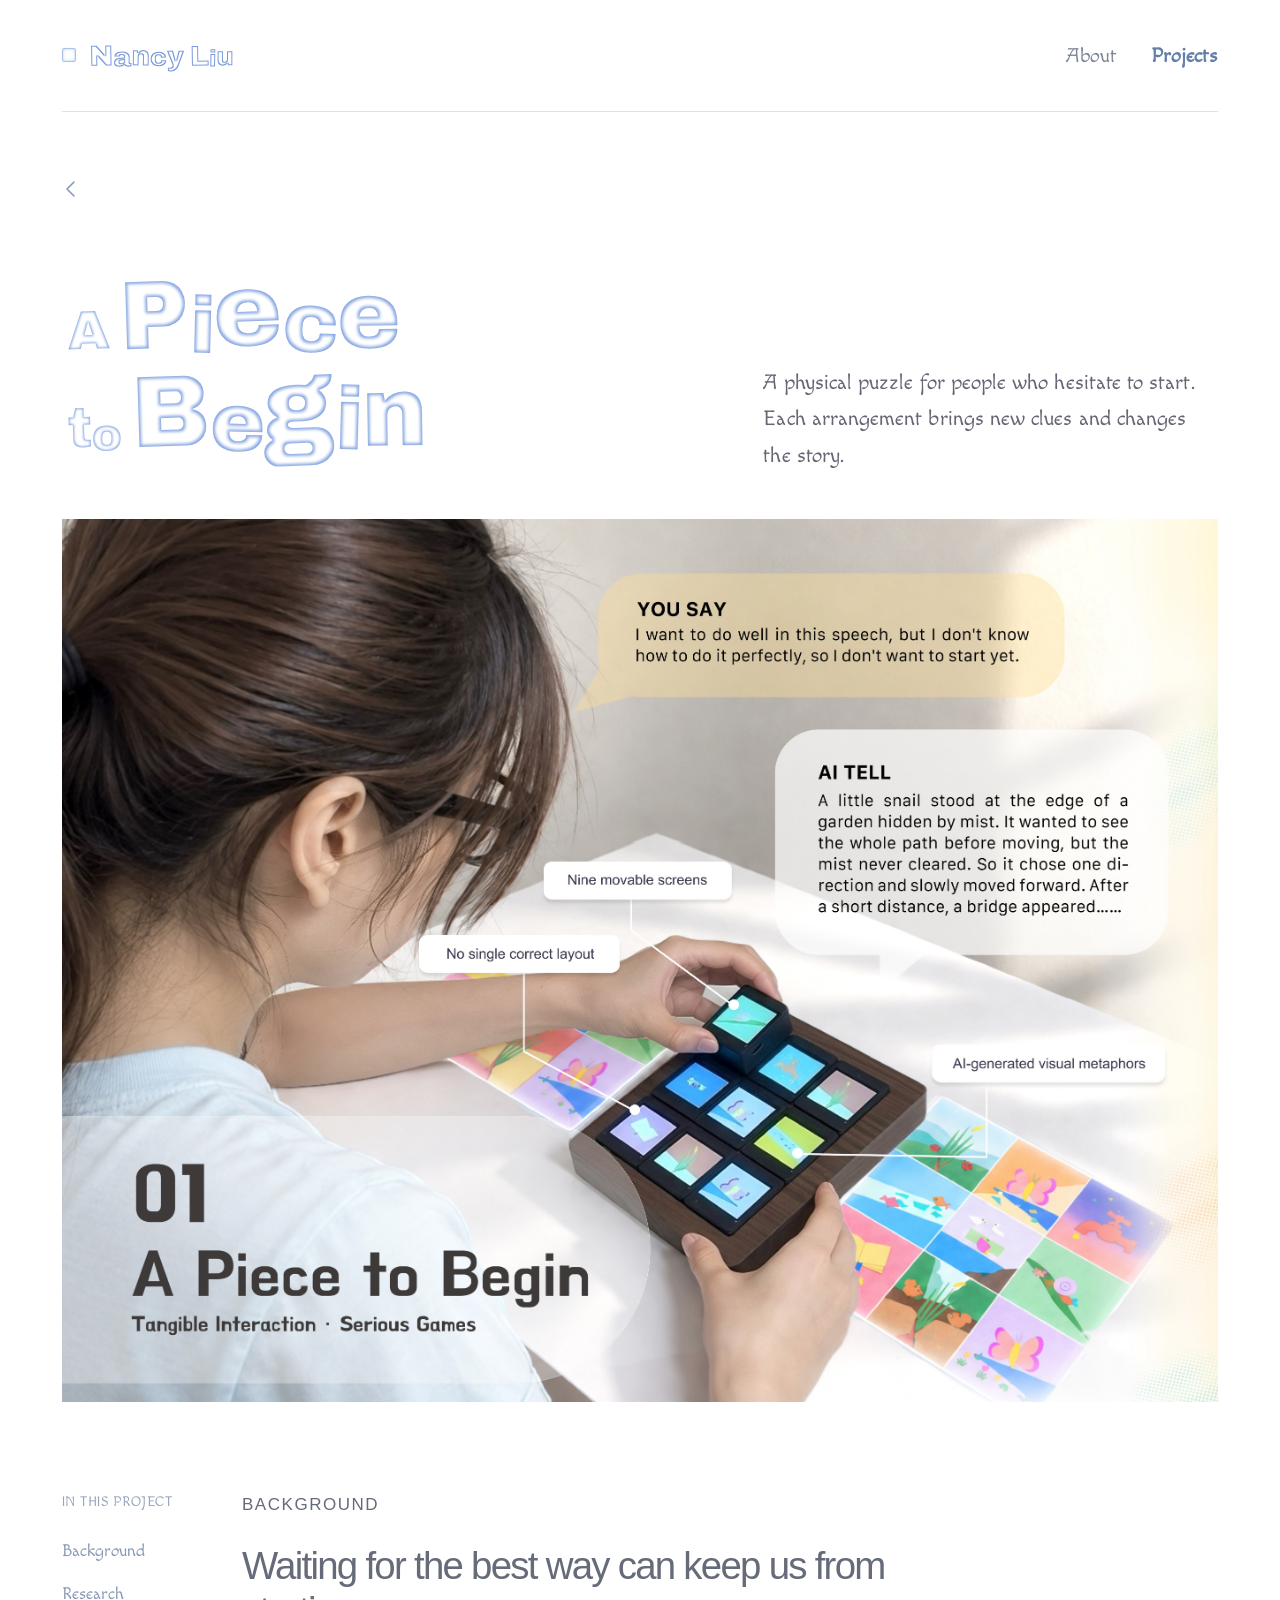
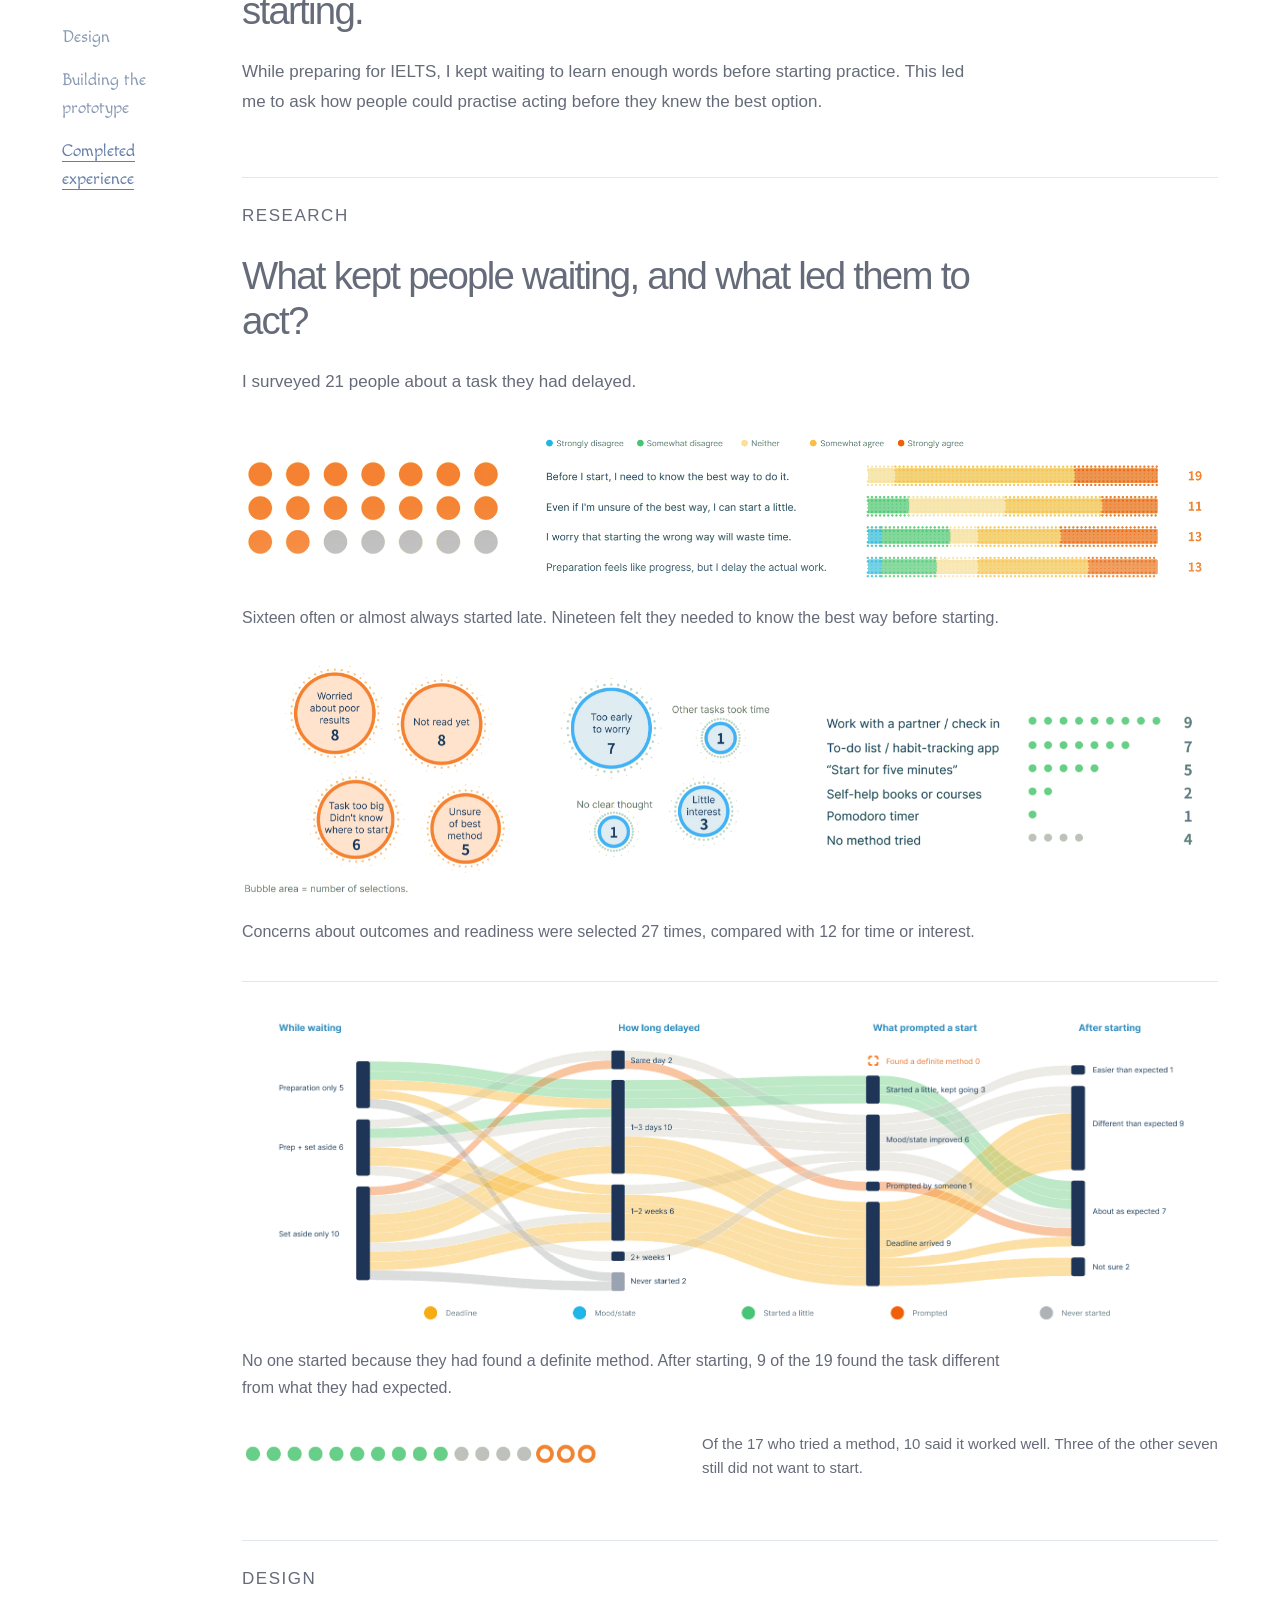
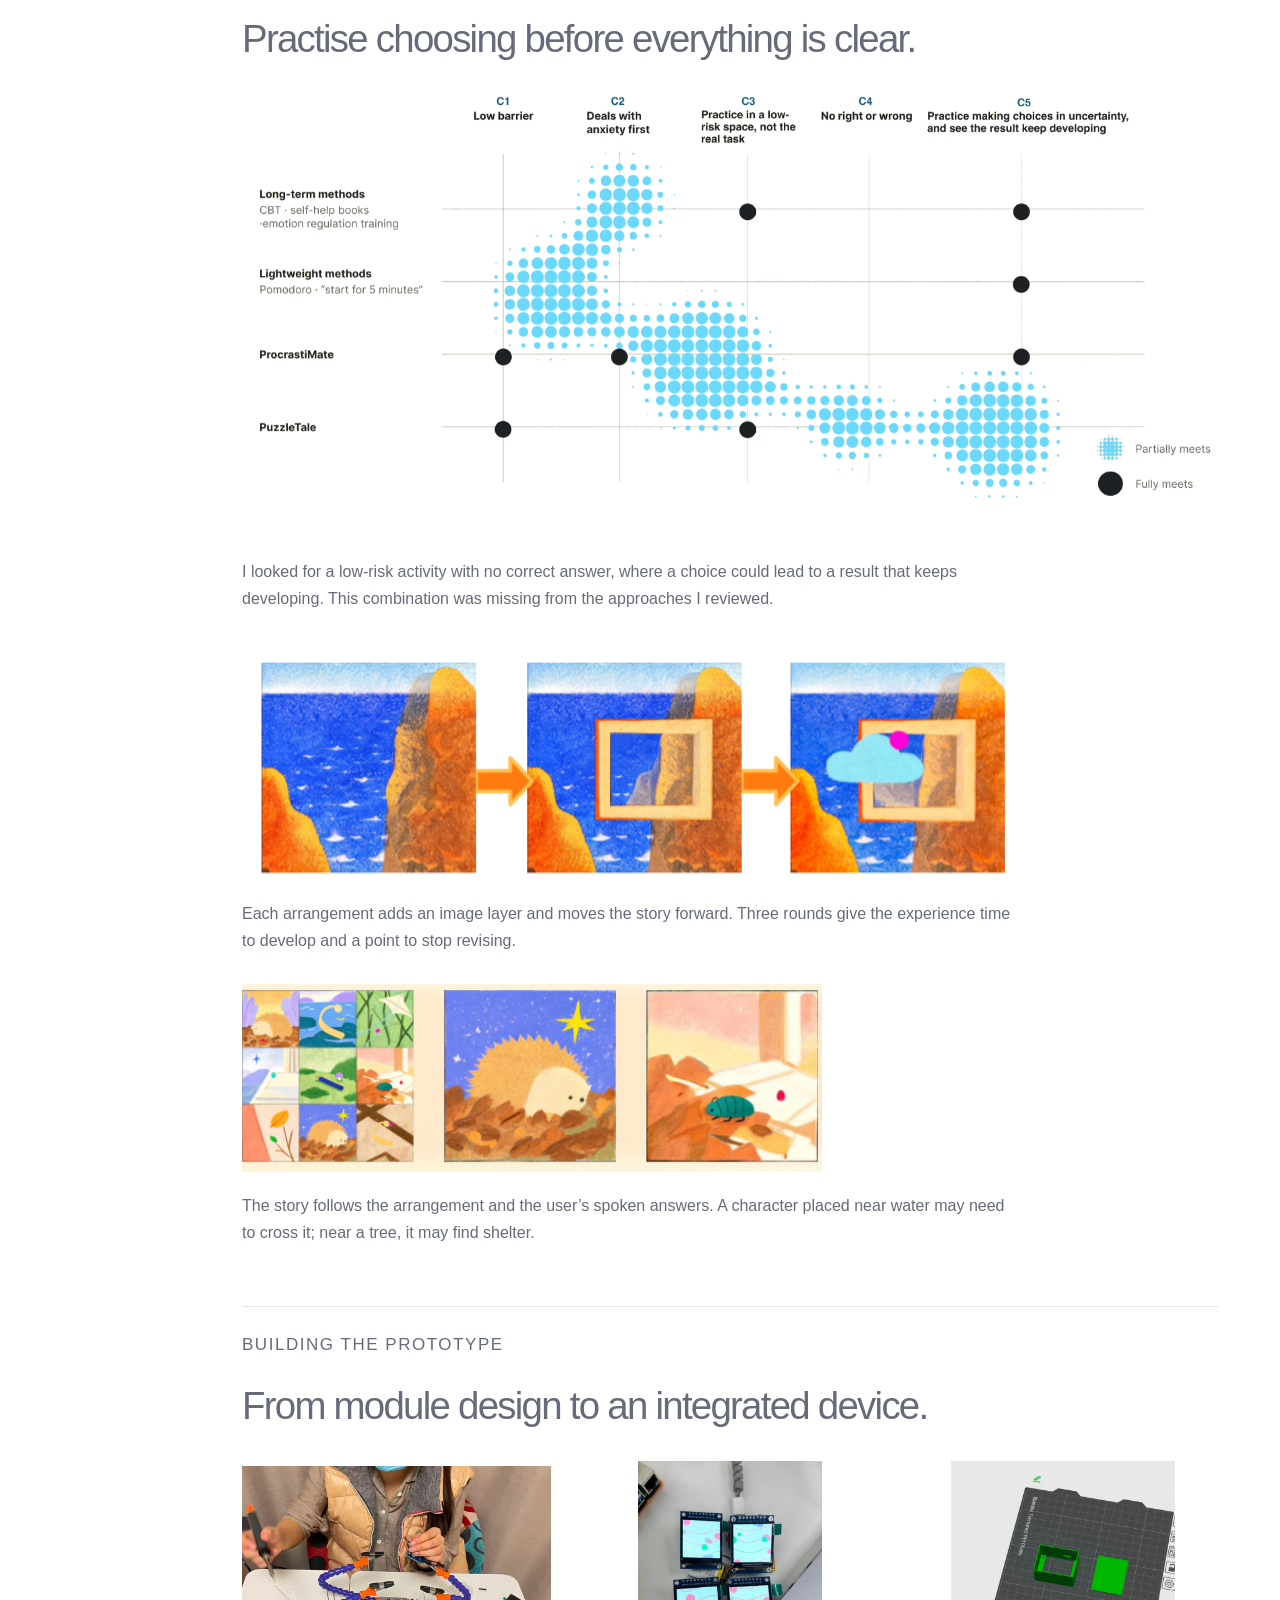
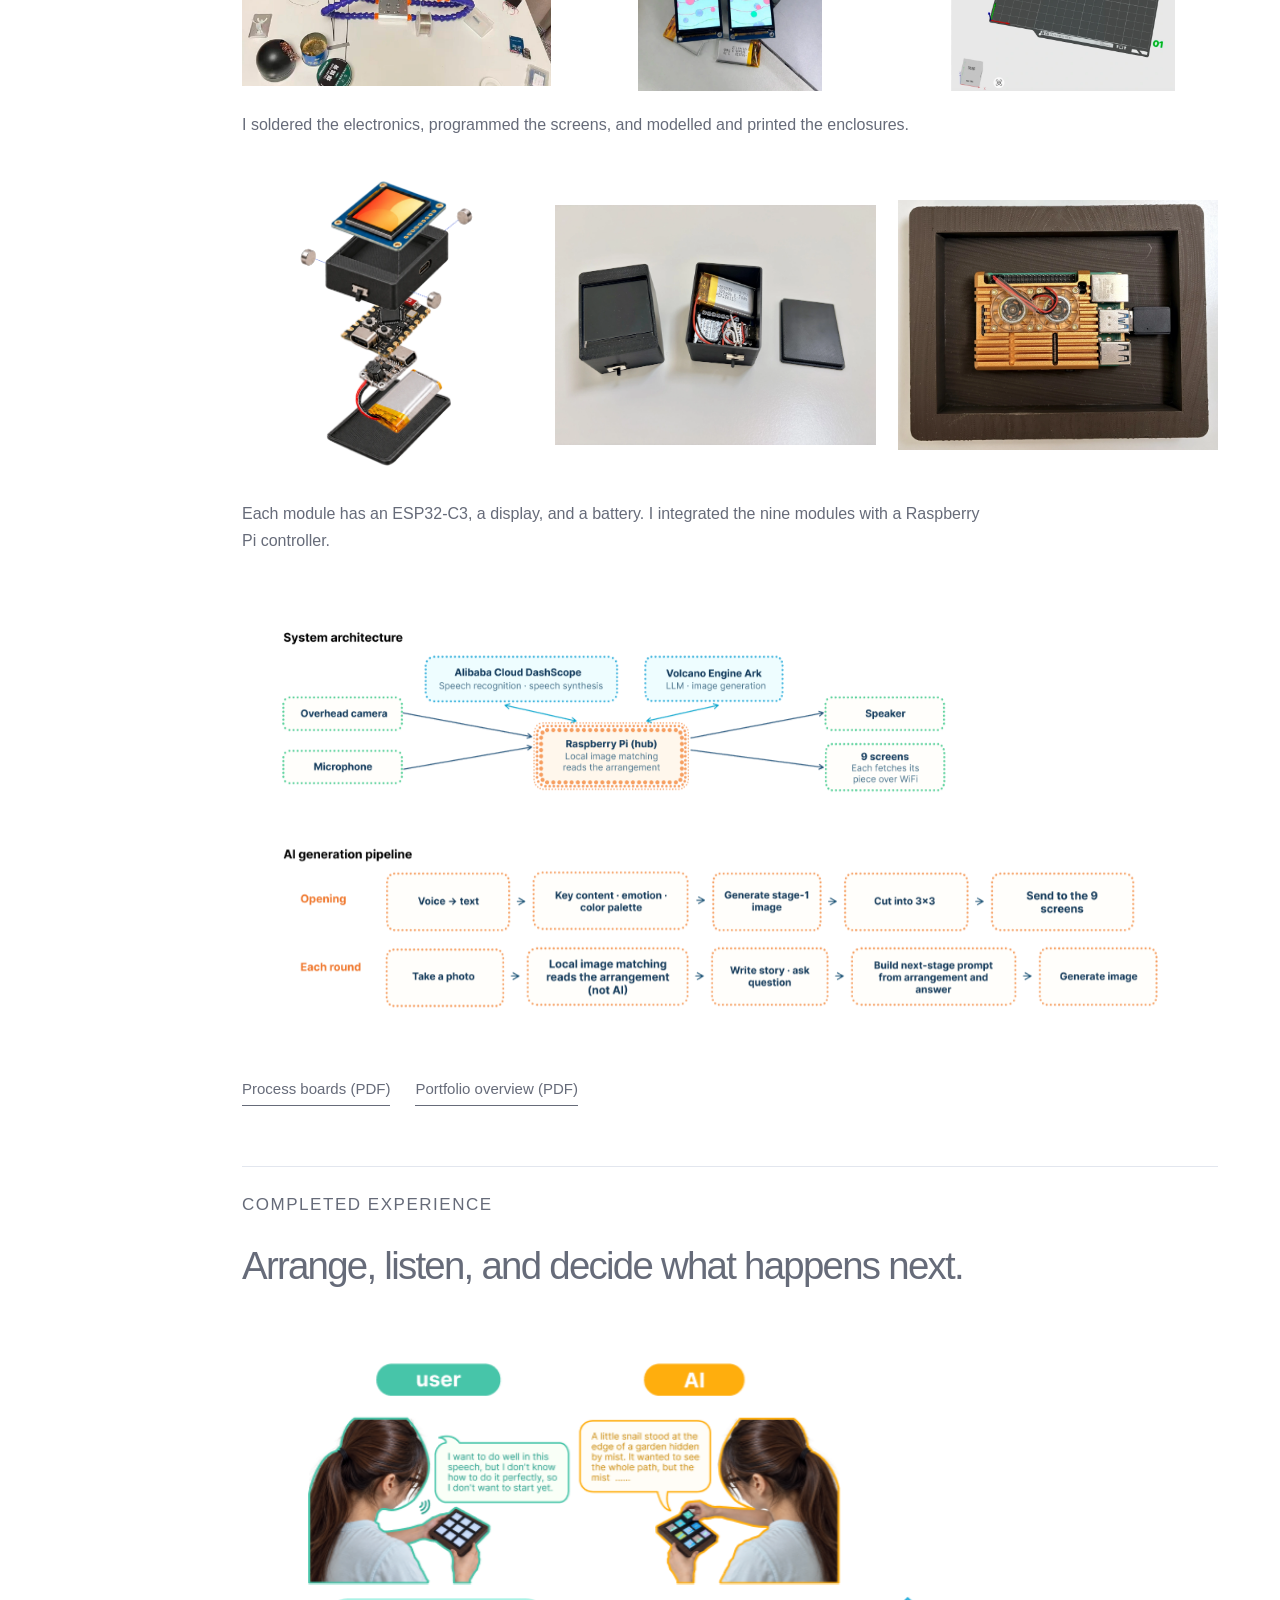
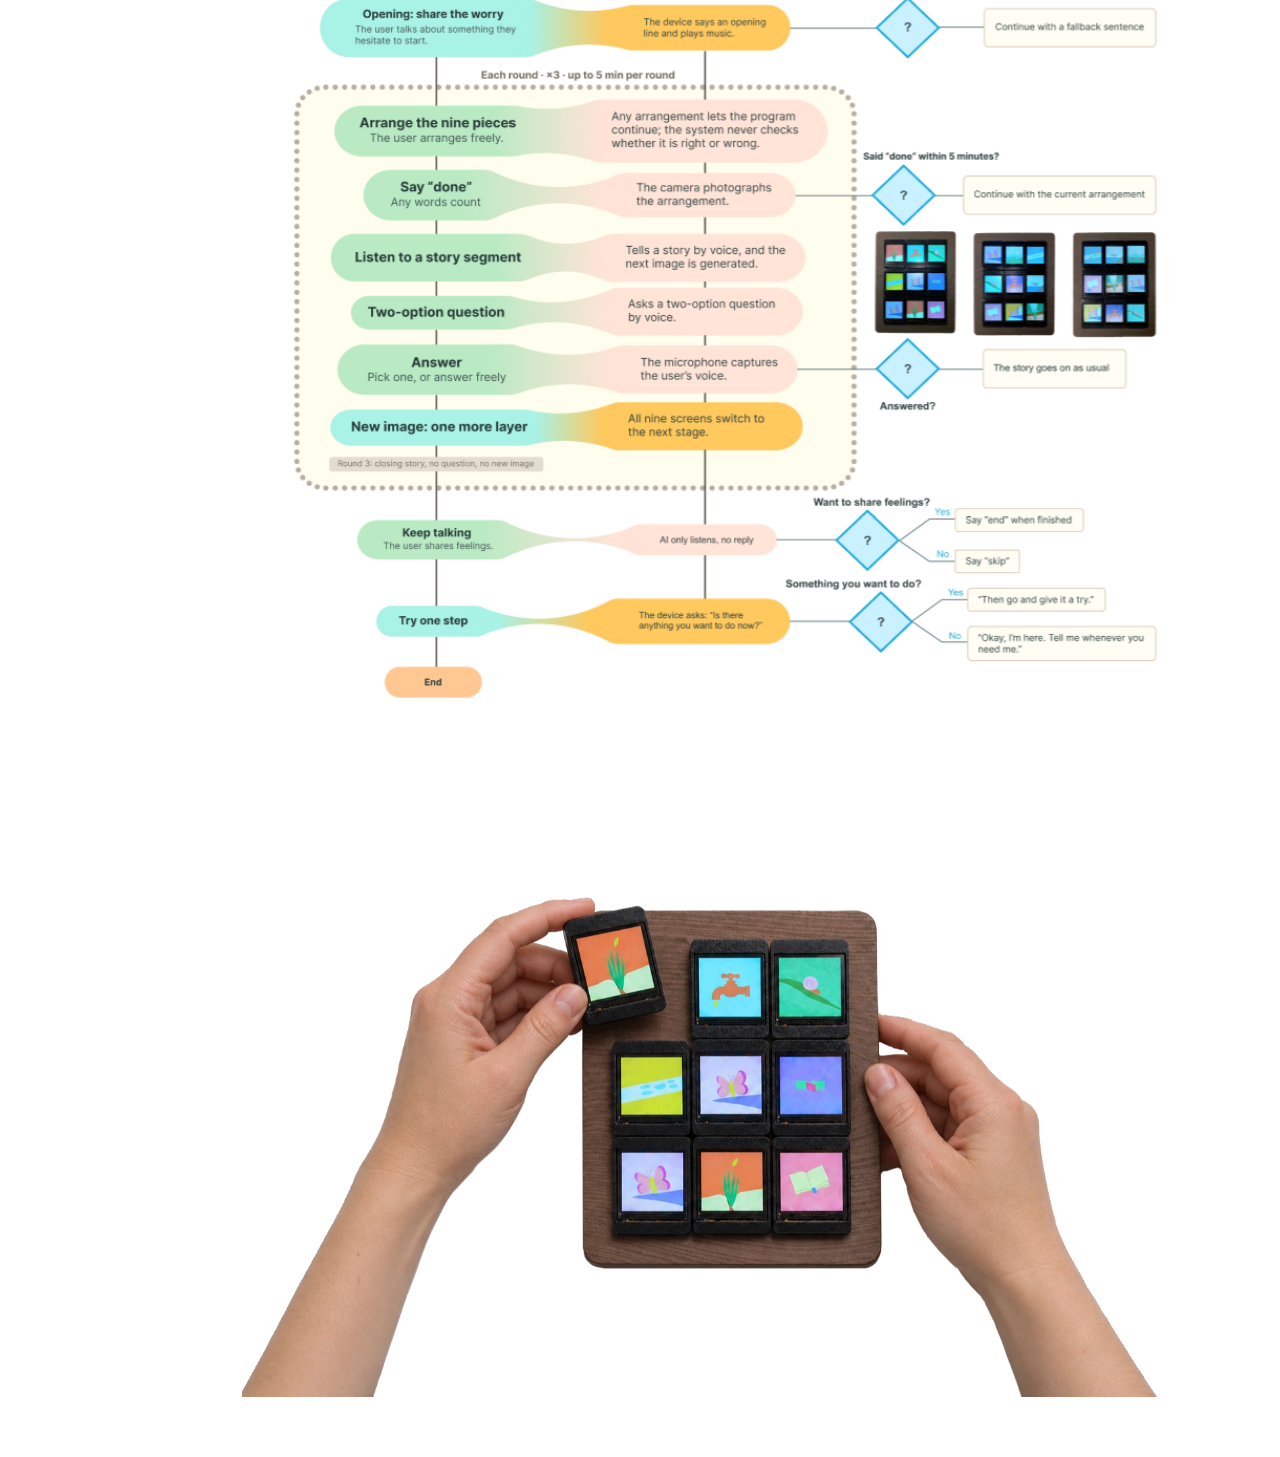
==== commit 5b799c49: "Apply approved airbrush portfolio theme Use the approved About style across the project overview and" ====
--- a/project-ai.html
+++ b/project-ai.html
@@ -1,9 +1,12 @@
 <!DOCTYPE html>
-<html lang="en"><head><meta charset="utf-8"><meta name="viewport" content="width=device-width,initial-scale=1">
+<html lang="en" translate="no"><head><meta charset="utf-8"><meta name="viewport" content="width=device-width,initial-scale=1">
 <title>A Piece to Begin | Nancy Liu</title><meta name="description" content="A nine-screen AI puzzle: research, design, construction, and the completed experience.">
 <link rel="icon" href="favicon.svg" type="image/svg+xml"><link rel="stylesheet" href="portfolio.css?v=3"><script src="portfolio.js?v=3" defer></script><link rel="stylesheet" href="icon-controls.css">
+<meta name="google" content="notranslate">
+<link rel="stylesheet" href="airbrush.css?v=20261126-airbrush-1">
+<link rel="stylesheet" href="project-theme.css?v=20261126-airbrush-1">
 </head>
-<body class="visual-case grouped-case" id="top"><a class="skip" href="#main">Skip to content</a><div class="wrap"><header class="site-header"><a class="wordmark" href="index.html">Nancy Liu</a><nav class="site-nav" aria-label="Main navigation"><a href="index.html" >About</a><a href="projects.html" aria-current="page">Projects</a></nav></header><main id="main"><section class="case-hero"><a class="back ui-icon-control" href="projects.html" aria-label="Back to projects"><svg class="ui-icon" viewBox="0 0 24 24" fill="none" stroke="currentColor" stroke-width="1.6" stroke-linecap="round" stroke-linejoin="round" aria-hidden="true" focusable="false"><path d="m14 5-7 7 7 7"/></svg></a><div class="case-heading"><div><h1>A Piece<br>to Begin</h1></div><p class="lede">A physical puzzle for people who hesitate to start. Each arrangement brings new clues and changes the story.</p></div></section><figure class="case-cover board-cover"><a href="assets/puzzle-main-cover.jpg" data-zoom class="cover-image" aria-label="View project cover"><img src="assets/puzzle-main-cover.jpg" alt="A Piece to Begin puzzle cover, showing the device and a voice-led interaction." width="5231" height="3998" fetchpriority="high"></a></figure><div class="case-body"><aside class="case-toc" aria-label="On this page"><p>In this project</p><a href="#background">Background</a><a href="#research">Research</a><a href="#mechanism">Design</a><a href="#prototype">Building the prototype</a><a href="#experience">Completed experience</a></aside><article class="case-content"><section class="case-section" id="background"><p class="eyebrow">Background</p><h2>Waiting for the best way can keep us from starting.</h2><p>While preparing for IELTS, I kept waiting to learn enough words before starting practice. This led me to ask how people could practise acting before they knew the best option.</p></section><section class="case-section" id="research"><p class="eyebrow">Research</p><h2>What kept people waiting, and what led them to act?</h2><p>I surveyed 21 people about a task they had delayed.</p>
+<body class="visual-case grouped-case airbrush-study project-study" id="top"><a class="skip" href="#main">Skip to content</a><div class="wrap"><header class="site-header"><a class="wordmark" href="index.html" aria-label="Nancy Liu"><img class="wordmark-art" src="assets/airbrush-wordmark.svg" alt="" aria-hidden="true" width="565" height="145"></a><nav class="site-nav" aria-label="Main navigation"><a href="index.html" >About</a><a href="projects.html" aria-current="page">Projects</a></nav></header><main id="main"><section class="case-hero"><a class="back ui-icon-control" href="projects.html" aria-label="Back to projects"><svg class="ui-icon" viewBox="0 0 24 24" fill="none" stroke="currentColor" stroke-width="1.6" stroke-linecap="round" stroke-linejoin="round" aria-hidden="true" focusable="false"><path d="m14 5-7 7 7 7"/></svg></a><div class="case-heading"><div><h1 class="project-title"><span class="title-accessible">A Piece to Begin</span><img class="airbrush-project-title" src="assets/airbrush-project-ai.svg" alt="" aria-hidden="true" width="534.62" height="296"></h1></div><p class="lede">A physical puzzle for people who hesitate to start. Each arrangement brings new clues and changes the story.</p></div></section><figure class="case-cover board-cover"><a href="assets/puzzle-main-cover.jpg" data-zoom class="cover-image" aria-label="View project cover"><img src="assets/puzzle-main-cover.jpg" alt="A Piece to Begin puzzle cover, showing the device and a voice-led interaction." width="5231" height="3998" fetchpriority="high"></a></figure><div class="case-body"><aside class="case-toc" aria-label="On this page"><p>In this project</p><a href="#background">Background</a><a href="#research">Research</a><a href="#mechanism">Design</a><a href="#prototype">Building the prototype</a><a href="#experience">Completed experience</a></aside><article class="case-content"><section class="case-section" id="background"><p class="eyebrow">Background</p><h2>Waiting for the best way can keep us from starting.</h2><p>While preparing for IELTS, I kept waiting to learn enough words before starting practice. This led me to ask how people could practise acting before they knew the best option.</p></section><section class="case-section" id="research"><p class="eyebrow">Research</p><h2>What kept people waiting, and what led them to act?</h2><p>I surveyed 21 people about a task they had delayed.</p>
  <div class="research-group"><div class="survey-readiness"><figure class="visual-figure readiness-dots"><a class="image-stage" href="assets/puzzle-delay-dots.png" data-zoom aria-label="View image: Twenty-one original response dots: sixteen orange and five gray"><img loading="lazy" src="assets/puzzle-delay-dots.png" alt="Twenty-one original response dots: sixteen orange and five gray"></a></figure><figure class="visual-figure "><a class="image-stage" href="assets/puzzle-beliefs-chart.png" data-zoom aria-label="View image: Original Likert chart of beliefs about starting"><img loading="lazy" src="assets/puzzle-beliefs-chart.png" alt="Original Likert chart of beliefs about starting"></a></figure></div><p class="group-note">Sixteen often or almost always started late. Nineteen felt they needed to know the best way before starting.</p>
  <div class="secondary-charts"><figure class="visual-figure "><a class="image-stage" href="assets/puzzle-concerns-chart.png" data-zoom aria-label="View image: Original bubble chart of concerns while waiting"><img loading="lazy" src="assets/puzzle-concerns-chart.png" alt="Original bubble chart of concerns while waiting"></a></figure><figure class="visual-figure "><a class="image-stage" href="assets/puzzle-methods-chart.png" data-zoom aria-label="View image: Original dot chart of methods tried"><img loading="lazy" src="assets/puzzle-methods-chart.png" alt="Original dot chart of methods tried"></a></figure></div><p class="group-note">Concerns about outcomes and readiness were selected 27 times, compared with 12 for time or interest.</p></div>
  <div class="research-group action-group"><figure class="visual-figure "><a class="image-stage" href="assets/puzzle-action-paths.png" data-zoom aria-label="View image: Original flow chart linking preparation, delay, starting triggers, and the experience after starting"><img loading="lazy" src="assets/puzzle-action-paths.png" alt="Original flow chart linking preparation, delay, starting triggers, and the experience after starting"></a></figure><p class="group-note">No one started because they had found a definite method. After starting, 9 of the 19 found the task different from what they had expected.</p>
--- a/airbrush.css
+++ b/airbrush.css
@@ -0,0 +1,321 @@
+@charset "UTF-8";
+
+@font-face {
+  font-family: "Reference Hand";
+  src: local("Papyrus"), url("assets/macondo.ttf") format("truetype");
+  font-style: normal;
+  font-weight: 400;
+  font-display: swap;
+}
+
+.airbrush-study {
+  --edge-disc-size: 320px;
+  --ink: #666b79;
+  --heading-ink: #546d92;
+  --muted: #858d9c;
+  --line: #e2e6ee;
+  --blue: #b5ccf5;
+  --pink: #f1bfd5;
+  --yellow: #f7e99e;
+  --grain: url("data:image/svg+xml,%3Csvg viewBox='0 0 160 160' xmlns='http://www.w3.org/2000/svg'%3E%3Cfilter id='n'%3E%3CfeTurbulence type='fractalNoise' baseFrequency='.75' numOctaves='3' stitchTiles='stitch'/%3E%3C/filter%3E%3Crect width='100%25' height='100%25' opacity='.2' filter='url(%23n)'/%3E%3C/svg%3E");
+  background: #fff;
+  color: var(--ink);
+  position: relative;
+  isolation: isolate;
+  overflow-x: clip;
+}
+
+.airbrush-study .site-header {
+  border-bottom-color: #d8e1ee;
+}
+
+.airbrush-study .wordmark {
+  color: #718bb2;
+}
+
+.airbrush-study .wordmark-art {
+  display: block;
+  width: 154px;
+  height: auto;
+}
+
+.airbrush-study .wordmark::before {
+  border-radius: 2px;
+  background: transparent;
+  border: 1px solid #abc3eb;
+  box-shadow: inset 0 0 3px #b1c9ee, 0 0 1px #d4e1f7;
+}
+
+.airbrush-study .site-nav {
+  color: #7e8798;
+  font-family: "Reference Hand", "Papyrus", Georgia, serif;
+  font-size: 20px;
+  line-height: 1.4;
+}
+
+.airbrush-study .site-nav a[aria-current="page"] {
+  color: #657fa9;
+}
+
+.airbrush-study .site-nav a:hover {
+  color: #bd89a6;
+}
+
+.airbrush-study .about-heading > .eyebrow {
+  color: #8492aa;
+}
+
+.airbrush-study .about-introduction {
+  padding-top: 94px;
+}
+
+.airbrush-study .about-heading h1 {
+  width: 100%;
+  line-height: 0;
+}
+
+.airbrush-study .about-heading h1 picture {
+  display: block;
+  width: 100%;
+}
+
+.airbrush-title-art {
+  display: block;
+  width: 100%;
+  height: auto;
+  max-width: 100%;
+}
+
+.title-accessible {
+  position: absolute;
+  width: 1px;
+  height: 1px;
+  padding: 0;
+  margin: -1px;
+  overflow: hidden;
+  clip-path: inset(50%);
+  white-space: nowrap;
+}
+
+/* The circle's centre lies on the viewport edge, revealing its right half. */
+.airbrush-study .about-disc {
+  background: radial-gradient(circle closest-side,
+    #9eb8ed00 0 57%,
+    #9eb8ed0a 63%,
+    #9eb8ed39 74%,
+    #a2b9ec8f 85%,
+    #a3bbeeeb 94%,
+    #a3bbeef5 97%,
+    #a3bbee00 100%);
+  filter: blur(1.1px);
+  opacity: .44;
+}
+
+.airbrush-study .about-portrait img {
+  position: relative;
+  z-index: 1;
+}
+
+.airbrush-study .about-portrait {
+  position: relative;
+  isolation: isolate;
+}
+
+.airbrush-study .portrait-disc {
+  position: absolute;
+  width: calc(var(--edge-disc-size) / 3);
+  height: calc(var(--edge-disc-size) / 3);
+  left: 100%;
+  right: auto;
+  top: 0;
+  bottom: auto;
+  transform: translate(-50%, -50%);
+  z-index: 0;
+}
+
+.airbrush-study .edge-disc {
+  position: absolute;
+  width: var(--edge-disc-size);
+  height: var(--edge-disc-size);
+  left: calc(var(--edge-disc-size) * -.5);
+  right: auto;
+  top: 260px;
+  bottom: auto;
+  opacity: .35;
+  z-index: -1;
+}
+
+.airbrush-study .about-disc::after {
+  content: "";
+  position: absolute;
+  inset: 0;
+  border-radius: inherit;
+  background-image: var(--grain);
+  background-size: 130px;
+  opacity: .45;
+  mix-blend-mode: multiply;
+  mask-image: radial-gradient(circle, #0000 47%, #000 64% 84%, #0000 96%);
+  -webkit-mask-image: radial-gradient(circle, #0000 47%, #000 64% 84%, #0000 96%);
+}
+
+.airbrush-glyph {
+  display: block;
+  position: absolute;
+  width: 89px;
+  height: 91px;
+  right: 5px;
+  top: 9px;
+}
+
+.airbrush-glyph > span {
+  position: absolute;
+  display: block;
+}
+
+.glyph-square {
+  width: 49px;
+  height: 49px;
+  right: 11px;
+  top: 27px;
+  border-radius: 4px;
+  background: transparent;
+  border: 1px solid #a4bde9;
+  box-shadow: inset 0 0 12px #a4bde9, 0 0 1px #c7d8f4;
+  transform: rotate(8deg);
+  opacity: .78;
+}
+
+.glyph-triangle {
+  width: 35px;
+  height: 43px;
+  top: 0;
+  left: 1px;
+  background: url("assets/airbrush-triangle.svg") center / contain no-repeat;
+  opacity: .88;
+}
+
+.glyph-dot {
+  width: 18px;
+  height: 18px;
+  right: 0;
+  top: 4px;
+  border-radius: 50%;
+  background: radial-gradient(circle closest-side, #edda8900 0 36%, #edda8940 57%, #edda89e6 88%, #edda8900 100%);
+  filter: blur(.3px);
+  opacity: .9;
+}
+
+.airbrush-study .about-paragraph {
+  border-top-color: var(--line);
+}
+
+.airbrush-study .about-paragraph > p {
+  font-family: "Reference Hand", "Papyrus", Georgia, serif;
+  font-size: 21px;
+  line-height: 1.75;
+  letter-spacing: .003em;
+  font-weight: 400;
+  color: #666775;
+}
+
+.airbrush-study .about-paragraph strong {
+  color: #556d8f;
+  font-weight: 700;
+}
+
+/* Equal paragraph markers, with the original left / right / left alignment. */
+.airbrush-study .paragraph-mark {
+  --mark-light: #f3f8ff;
+  --mark-edge: #aac6ee;
+  --mark-mid: #c6dcf7;
+  position: relative;
+  margin-top: 9px;
+  border-radius: 3px;
+  background: transparent;
+  border: 1px solid var(--mark-edge);
+  box-shadow: inset 0 0 6px var(--mark-edge), 0 0 1px var(--mark-mid);
+}
+
+.airbrush-study .about-paragraph:nth-child(2) .paragraph-mark {
+  --mark-light: #fff2f8;
+  --mark-edge: #e3acc8;
+  --mark-mid: #f1c8dc;
+}
+
+.airbrush-study .about-paragraph:nth-child(3) .paragraph-mark {
+  --mark-light: #fffdf1;
+  --mark-edge: #e9d986;
+  --mark-mid: #f6ebaf;
+}
+
+.airbrush-study .about-tools {
+  position: relative;
+  border-top-color: var(--line);
+}
+
+.airbrush-study .about-tools h2 {
+  position: relative;
+  color: #8890a0;
+}
+
+.airbrush-study .about-tools li {
+  color: #7e8ba4;
+}
+
+.airbrush-study .site-footer {
+  border-top-color: var(--line);
+  color: #8799b7;
+}
+
+.airbrush-study ::selection {
+  background: #e2eafb;
+  color: #455b7e;
+}
+
+@media (max-width: 760px) {
+  .airbrush-study .about-paragraph > p {
+    font-size: 20px;
+    line-height: 1.72;
+  }
+
+  .airbrush-glyph {
+    transform: scale(.8);
+    transform-origin: top right;
+    top: 7px;
+    right: 0;
+  }
+}
+
+@media (max-width: 560px) {
+  .airbrush-study {
+    --edge-disc-size: 240px;
+  }
+
+  .airbrush-study .about-introduction {
+    padding-top: 76px;
+  }
+
+  .airbrush-study .wordmark-art {
+    width: 130px;
+  }
+
+  .airbrush-study .site-nav {
+    font-size: 19px;
+    gap: 20px;
+  }
+
+  .airbrush-study .edge-disc {
+    top: 240px;
+    opacity: .28;
+  }
+
+  .airbrush-glyph {
+    transform: scale(.58);
+    top: -24px;
+  }
+
+  .airbrush-study .about-paragraph > p {
+    font-size: 19px;
+    line-height: 1.76;
+  }
+}
--- a/project-theme.css
+++ b/project-theme.css
@@ -0,0 +1,124 @@
+@charset "UTF-8";
+
+/* Shared project finish: the approved About typography and pastel palette. */
+.project-study {
+  --ink: #666b79;
+  --heading-ink: #546d92;
+  --muted: #98a6bc;
+  --line: #e2e6ee;
+  --soft: #f0f4fc;
+}
+
+.project-study a { color: inherit; }
+.project-study .site-nav a[aria-current="page"] { color: #657fa9; }
+.project-study .site-nav a:hover { color: #bd89a6; }
+.project-study a:focus-visible,
+.project-study button:focus-visible { outline-color: #91addd; }
+.project-study .ui-icon-control { color: #8799b7; }
+.project-study .ui-icon-control:hover { color: #657fa9; background: #f0f4fc; }
+.project-study .slider-btn.ui-icon-control { color: #8799b7 !important; }
+
+/* Preserve the original three / two / one-column project grid. */
+.project-study .project-card h2 {
+  font-family: "Reference Hand", "Papyrus", Georgia, serif;
+  font-weight: 400;
+  font-size: 27px;
+  line-height: 1.35;
+  letter-spacing: 0;
+  color: #556d8f;
+  min-height: 0;
+  margin-bottom: 6px;
+}
+.project-study .project-card-summary { color: #666b79; }
+.project-study .project-card-tags { color: #98a6bc; }
+.project-study .project-card-badge { color: #7e8798; }
+
+/* The main title remains readable text for assistive technology. */
+.project-study .project-title { line-height: 0; }
+.airbrush-project-title {
+  display: block;
+  width: 100%;
+  height: auto;
+  max-width: 550px;
+}
+.grouped-case .airbrush-project-title { max-width: 390px; }
+.project-study .case-heading .lede {
+  font-family: "Reference Hand", "Papyrus", Georgia, serif;
+  font-size: 21px;
+  font-weight: 400;
+  line-height: 1.75;
+  letter-spacing: .003em;
+  color: #666775;
+}
+.project-study .case-toc {
+  font-family: "Reference Hand", "Papyrus", Georgia, serif;
+  font-size: 17px;
+  font-weight: 400;
+  line-height: 1.65;
+}
+.project-study .case-toc p {
+  font-size: 14px;
+  letter-spacing: .035em;
+  color: #98a6bc;
+}
+.project-study .case-toc a { color: #8b9bb5; }
+.project-study .case-toc a:hover,
+.project-study .case-toc a.is-active { color: #657fa9; }
+.project-study .visual-figure figcaption { color: #98a6bc; }
+.project-study .visual-figure figcaption a { color: #7e92b3; }
+.project-study .image-viewer { color: #666b79; }
+.project-study .image-viewer::backdrop { background: rgba(110, 129, 163, .66); }
+
+/* Retained older case studies keep their content and media layouts. */
+.legacy-case { color: #666b79; }
+.legacy-case .wordmark {
+  display: flex;
+  align-items: center;
+  gap: 11px;
+  flex-shrink: 0;
+}
+.legacy-case .wordmark::before {
+  content: "";
+  display: block;
+  width: 12px;
+  height: 12px;
+}
+.legacy-case .site-nav a {
+  font-family: inherit;
+  font-size: inherit;
+  line-height: inherit;
+  letter-spacing: 0;
+  text-transform: none;
+  color: inherit;
+  margin: 0;
+  padding: 7px 0;
+}
+.legacy-case .site-nav a[aria-current="page"] { color: #657fa9; font-weight: 700; }
+.legacy-case .project-detail .airbrush-project-title { max-width: 660px; }
+.legacy-case .project-section p,
+.legacy-case .card-info h3 { color: #666b79; }
+.legacy-case .project-section h2,
+.legacy-case .card-info span,
+.legacy-case .card-info a { color: #98a6bc; }
+
+@media (max-width: 760px) {
+  .project-study .project-card h2 { font-size: 25px; }
+  .project-study .case-heading .lede { font-size: 20px; line-height: 1.72; }
+  .project-study .case-toc a { font-size: 16px; }
+  .grouped-case .airbrush-project-title { max-width: 350px; }
+}
+@media (max-width: 620px) {
+  .project-study .project-card h2 { min-height: 0; }
+}
+@media (max-width: 560px) {
+  .legacy-case .site-header { gap: 18px; }
+  .legacy-case .site-nav { gap: 20px; }
+  .project-study .case-heading .lede { font-size: 19px; line-height: 1.76; }
+}
+
+.project-study .case-section,
+.project-study .research-group + .research-group,
+.project-study .proof-heading,
+.project-study .image-details,
+.project-study .contribution,
+.project-study .study-phase { border-color: var(--line); }
